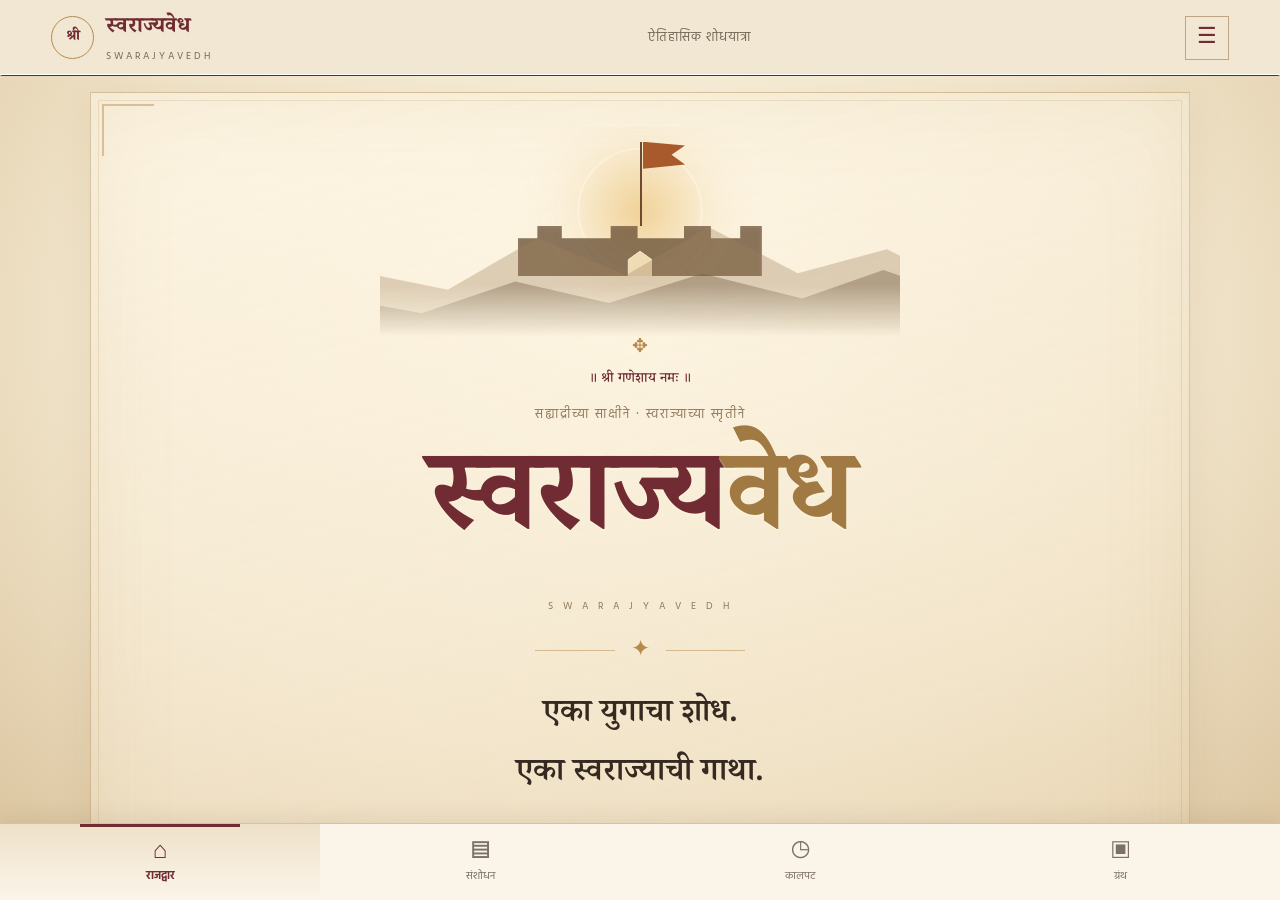
==== index.html @ 53170450 "feat: add reader purpose, preface, pre-Shivaji Deccan and Bhosale-Jadhav family introduction before " ====
<!doctype html><html lang="mr"><head><meta charset="UTF-8"><meta name="viewport" content="width=device-width,initial-scale=1"><meta name="theme-color" content="#f1e7d3"><title>स्वराज्यवेध | ऐतिहासिक अनुभव</title><link rel="preconnect" href="https://fonts.googleapis.com"><link rel="preconnect" href="https://fonts.gstatic.com" crossorigin><link href="https://fonts.googleapis.com/css2?family=Noto+Serif+Devanagari:wght@400;500;600;700&family=Hind:wght@400;500;600;700&display=swap" rel="stylesheet"><style id="critical-ui-styles">:root{--paper:#f1e7d3;--cream:#fbf5e8;--ink:#352920;--wine:#702c32;--gold:#b58b4d;--muted:#786b5c}*{box-sizing:border-box}html,body{height:100%;margin:0}body{font-family:Hind,sans-serif;background:#e8dbc3;color:var(--ink)}button,a{-webkit-tap-highlight-color:transparent}button{font:inherit;cursor:pointer}.skip{position:absolute;top:-80px;left:10px;z-index:99;background:white;padding:12px}.skip:focus{top:10px}.app{height:100dvh;min-height:440px;display:flex;flex-direction:column;background:var(--paper);overflow:hidden}.topbar{height:76px;flex:none;display:flex;align-items:center;justify-content:space-between;padding:0 clamp(18px,4vw,56px);border-bottom:1px solid #ab906855;z-index:3}.brand{display:flex;align-items:center;gap:12px;color:var(--wine);text-decoration:none;font:700 22px 'Noto Serif Devanagari',serif}.brand small{display:block;font:10px Hind,sans-serif;letter-spacing:3px;color:#776753;margin-top:2px}.emblem{height:43px;width:43px;display:grid;place-items:center;border:1px solid var(--gold);border-radius:50%;font-size:15px}.edition{font-size:13px;letter-spacing:1px;color:var(--muted)}.menu{border:1px solid #bda782;background:transparent;color:var(--wine);font-size:22px;width:44px;height:44px}.navigation{display:none;position:absolute;right:20px;top:68px;background:var(--cream);z-index:5;min-width:210px;box-shadow:0 15px 45px #34251d35;border:1px solid #cdb892;padding:10px}.navigation.open{display:grid}.navigation a{padding:11px 14px;text-decoration:none;color:var(--ink)}.navigation a:hover,.navigation a.active{background:#eadac0;color:var(--wine)}main{flex:1;min-height:0;position:relative}.view{height:100%;overflow-y:auto;overscroll-behavior:contain}.view[hidden]{display:none!important}.home{background:radial-gradient(ellipse at center 35%,#fff9eb,#f0e5ce 75%,#e8d8b8);padding:16px}.hero-frame{min-height:100%;border:1px solid #ae8c576b;outline:1px solid #ae8c5730;outline-offset:-9px;display:flex;flex-direction:column;align-items:center;justify-content:center;text-align:center;padding:34px 24px 24px}.crest{color:var(--gold);font-size:31px}.invocation{font:500 14px 'Noto Serif Devanagari',serif;color:var(--wine);margin:14px 0 30px}.overline{color:#937c60;font-size:13px;letter-spacing:2px;margin:0}.hero-frame h1{font:700 clamp(55px,9vw,125px)/1.5 'Noto Serif Devanagari',serif;color:var(--wine);margin:0;letter-spacing:-2px}.hero-frame h1 span{color:#a17a43}.latin{font-size:10px;letter-spacing:4px;color:#8c7558;margin:0}.ornament{color:var(--gold);font-size:23px;margin:18px}.tagline{font:500 clamp(22px,2.7vw,32px)/1.85 'Noto Serif Devanagari',serif;margin:0 0 15px}.subline{font-size:16px;line-height:1.85;max-width:510px;color:#756759;margin:0 0 24px}.enter{background:var(--wine);color:#fff8e9;border:0;padding:14px 23px;display:flex;gap:22px;align-items:center}.enter:hover{background:#562027}.footnote{font-size:12px;color:#8b7a66;margin:23px 0 0}.interior{background:radial-gradient(ellipse at top,#fff9ec,#f1e7d3 85%);padding:clamp(30px,6vw,90px) max(25px,calc((100vw - 930px)/2));}.eyebrow{font-size:13px;letter-spacing:2px;color:var(--wine);font-weight:700}.interior h2{font:700 clamp(31px,5vw,58px)/1.55 'Noto Serif Devanagari',serif;color:var(--wine);margin:18px 0}.lead{font:400 clamp(17px,2.3vw,22px)/1.9 'Noto Serif Devanagari',serif;max-width:730px}.exhibit{margin-top:38px;border:1px solid #cdb994;background:#fbf6eb;display:flex;gap:22px;padding:clamp(22px,4vw,40px);max-width:850px}.exhibit-mark{font-size:40px;color:var(--gold)}.exhibit h3{font:600 24px 'Noto Serif Devanagari',serif;margin:4px 0 14px}.exhibit p{line-height:1.85;color:#665b4e}.exhibit .status{font-size:13px;color:var(--wine);border-top:1px solid #d9c7aa;padding-top:12px}.actions{margin:28px 0 20px}.actions button{background:transparent;border:1px solid var(--wine);color:var(--wine);padding:12px 22px}.bottomnav{height:77px;flex:none;display:flex;align-items:stretch;justify-content:space-around;background:#fbf5e9;border-top:1px solid #d5c2a4;padding-bottom:env(safe-area-inset-bottom)}.bottomnav a{flex:1;display:flex;align-items:center;justify-content:center;flex-direction:column;gap:3px;text-decoration:none;color:#7d7165;position:relative}.bottomnav a span{font-size:24px;line-height:1}.bottomnav a small{font-size:11px}.bottomnav a.active{color:var(--wine);font-weight:700}.bottomnav a.active:before{content:'';height:3px;position:absolute;top:0;left:25%;right:25%;background:var(--wine)}@media(max-width:600px){.topbar{height:65px;padding:0 17px}.brand{font-size:19px}.brand small{font-size:8px}.emblem{height:38px;width:38px}.edition{display:none}.navigation{top:61px;right:12px}.home{padding:10px}.hero-frame{padding:22px 19px}.invocation{margin:10px 0 23px}.hero-frame h1{font-size:clamp(45px,11vw,72px)}.ornament{margin:11px}.tagline{font-size:21px}.subline{font-size:14px}.footnote{margin-top:17px}.interior{padding:28px 23px}.exhibit{gap:13px;flex-direction:column;margin-top:26px}.exhibit-mark{font-size:32px}.bottomnav{height:70px}}@media(max-height:690px){.hero-frame{justify-content:flex-start}.invocation{margin-bottom:10px}.hero-frame h1{font-size:clamp(42px,8vw,75px)}.ornament{margin:6px}.tagline{font-size:19px}.subline{font-size:13px;margin-bottom:12px}.footnote{margin-top:12px}}@media(prefers-reduced-motion:reduce){*{scroll-behavior:auto!important}}/* Royal museum entrance: visual depth without remote image dependencies */
.home{background:radial-gradient(ellipse at 50% 33%,#fff9e8 0%,#f0e3c8 62%,#ddc7a2 100%);position:relative}
.home:before{content:"";position:fixed;inset:0;pointer-events:none;opacity:.17;background-image:repeating-linear-gradient(0deg,transparent 0px,transparent 3px,#88633d0b 4px);z-index:0}
.hero-frame{position:relative;isolation:isolate;overflow:hidden;background:linear-gradient(165deg,#fff8e8c9,#f7ebd4a8 52%,#e8d4ae8c);box-shadow:inset 0 0 90px #b28c5520,0 8px 35px #7e583018}
.hero-frame:before,.hero-frame:after{content:"";position:absolute;width:50px;height:50px;border:solid #b28b5277;pointer-events:none}
.hero-frame:before{left:11px;top:11px;border-width:2px 0 0 2px}.hero-frame:after{right:11px;bottom:11px;border-width:0 2px 2px 0}
.royal-scene{position:relative;width:min(82%,520px);height:clamp(125px,23vh,220px);margin:0 auto 2px;flex:none;overflow:hidden;mask-image:linear-gradient(to bottom,#000 0%,#000 75%,transparent 100%)}
.scene-sun{position:absolute;width:125px;height:125px;border-radius:50%;left:50%;top:10%;transform:translateX(-50%);background:radial-gradient(circle,#e9bf70a3,#e9bf702e 68%,transparent 70%);box-shadow:0 0 55px #e8b96850}
.scene-ridge{position:absolute;inset:auto -10% 0;height:80%;clip-path:polygon(0 78%,10% 62%,22% 71%,35% 43%,48% 63%,60% 37%,73% 62%,86% 49%,100% 76%,100% 100%,0 100%)}
.ridge-back{background:#9e805e55;bottom:1%;transform:scale(1.1)}.ridge-front{background:#725c4566;height:54%;clip-path:polygon(0 64%,15% 79%,30% 51%,45% 70%,60% 44%,76% 66%,89% 41%,100% 62%,100% 100%,0 100%)}
.scene-fort{position:absolute;left:50%;bottom:29%;transform:translateX(-50%);width:47%;height:24%;background:#71563dbb;clip-path:polygon(0 25%,8% 25%,8% 0,18% 0,18% 25%,38% 25%,38% 0,49% 0,49% 25%,68% 25%,68% 0,79% 0,79% 25%,91% 25%,91% 0,100% 0,100% 100%,0 100%);filter:drop-shadow(0 2px 2px #49331d55)}
.scene-fort i{position:absolute;bottom:0;left:45%;width:10%;height:50%;background:#f0dcb4;clip-path:polygon(50% 0,100% 35%,100% 100%,0 100%,0 35%)}
.scene-flag{position:absolute;left:50%;bottom:53%;height:40%;border-left:2px solid #6d4a30}.scene-flag span{position:absolute;top:0;left:1px;width:42px;height:27px;background:#a85a2c;clip-path:polygon(0 0,100% 14%,68% 48%,100% 84%,0 100%);filter:drop-shadow(0 2px 1px #684a30)}
.crest{font-size:19px;margin-top:-7px}.invocation{margin:7px 0 13px}.hero-frame h1{text-shadow:0 2px 0 #fff7e080}.ornament{display:flex;align-items:center;gap:16px;width:210px;justify-content:center}.ornament span{height:1px;background:#b58b4d80;flex:1}.tagline{font-weight:600}.enter{border:1px solid #8b4c42;box-shadow:0 5px 0 #4f22261b,0 14px 24px #63302b20;transition:transform .2s,box-shadow .2s}.enter:active{transform:translateY(2px);box-shadow:0 2px 0 #4f22261b}.footnote span{color:#b58b4d;margin:0 9px;font-size:9px}
.interior{background:radial-gradient(ellipse at 70% 0,#fff8e9,#efe0c5 90%)}.interior h2{border-bottom:1px solid #b58b4d70;padding-bottom:16px}.exhibit{box-shadow:0 12px 38px #795a3820;position:relative}.exhibit:before{content:"";position:absolute;inset:7px;border:1px solid #b58b4d2e;pointer-events:none}
.bottomnav{box-shadow:0 -6px 20px #4e332015;z-index:2}.bottomnav a.active{background:linear-gradient(#efe1c9,#fbf5e9)}
@media(min-width:850px){.hero-frame{max-width:1100px;margin:auto}.royal-scene{height:210px}}
@media(max-width:600px){.hero-frame{padding:12px 18px 14px}.royal-scene{height:clamp(116px,19vh,180px);width:95%}.invocation{font-size:12px;margin:4px 0 12px}.overline{font-size:11px;letter-spacing:1px}.hero-frame h1{font-size:clamp(44px,10.8vw,67px);line-height:1.4}.latin{font-size:9px}.ornament{margin:8px}.tagline{font-size:20px;line-height:1.6;margin-bottom:10px}.subline{font-size:13px;line-height:1.7;margin-bottom:16px}.enter{padding:12px 18px;font-size:15px}.footnote{font-size:11px;margin-top:12px}}
@media(max-height:700px){.royal-scene{height:100px}.crest{display:none}.invocation{margin:4px 0}.tagline{font-size:18px}.subline{margin-bottom:8px}}
@media(prefers-reduced-motion:no-preference){.scene-flag span{animation:flag-breathe 4s ease-in-out infinite alternate}@keyframes flag-breathe{from{transform:skewY(-2deg)}to{transform:skewY(3deg)}}}
.research-tools{display:grid;gap:12px;max-width:820px;margin-top:25px}.research-tools label{font-weight:700;color:var(--wine)}.research-tools input{width:100%;border:1px solid #bea47e;background:#fffaf0;color:var(--ink);padding:13px 15px;font:16px Hind,sans-serif;border-radius:0}.filter-row{display:flex;flex-wrap:wrap;gap:8px}.filter{padding:8px 13px;border:1px solid #bda37c;background:transparent;color:var(--ink)}.filter.active{background:var(--wine);color:white;border-color:var(--wine)}.catalog-disclaimer{font-size:13px;color:#786554;max-width:800px;line-height:1.7}.source-grid{display:grid;grid-template-columns:repeat(2,minmax(0,1fr));gap:12px;max-width:850px;margin:20px 0}.source-card{display:flex;flex-direction:column;text-align:left;gap:9px;background:#fcf6e9;border:1px solid #ccb58e;padding:20px;min-height:165px;color:var(--ink)}.source-card:hover,.source-card:focus-visible,.source-card.selected{border-color:var(--wine);box-shadow:inset 4px 0 var(--wine)}.source-card strong{font:600 21px 'Noto Serif Devanagari',serif}.source-card small{font-size:14px;color:#6c6154}.source-type{font-size:12px;color:var(--wine)}.source-open{margin-top:auto;font-size:13px;color:var(--wine)}.source-inspector,.map-inspector{background:#e8d8bb;border:1px solid #c4a87a;padding:24px;max-width:850px;margin-bottom:24px}.source-inspector h3,.map-inspector h3{font:600 24px 'Noto Serif Devanagari',serif}.source-inspector p,.map-inspector p{line-height:1.8}.source-inspector .status,.map-inspector .status{font-size:13px;color:var(--wine)}.map-workspace{max-width:900px;margin:30px 0;display:grid;grid-template-columns:minmax(0,1.5fr) minmax(230px,1fr);gap:15px}.map-stage{min-height:410px;position:relative;overflow:hidden;border:1px solid #a98c5e;background:radial-gradient(circle at 65% 20%,#ead6a7,#b5ae8a 55%,#8b927c)}.map-stage:before,.map-stage:after{content:"";position:absolute;inset:0;pointer-events:none;background:repeating-linear-gradient(140deg,transparent 0 45px,#ffffff12 46px 48px)}.map-stage:after{background:linear-gradient(145deg,transparent 30%,#526d5977 31% 43%,transparent 44% 53%,#66765d88 54% 65%,transparent 66%);opacity:.6}.map-ridge{position:absolute;inset:0;background:radial-gradient(ellipse at 35% 65%,#506a5477,transparent 60%);pointer-events:none}.map-label{position:absolute;top:15px;left:15px;font-size:12px;color:#283d32;z-index:1;background:#f7eed0b9;padding:6px 10px}.fort-pin{position:absolute;left:var(--x);top:var(--y);transform:translate(-50%,-50%);border:1px solid #eee0c0;background:#703039;color:#fff7e9;padding:7px 10px;z-index:2;white-space:nowrap;font-size:13px;box-shadow:0 4px 14px #26382e55}.fort-pin span{color:#efc477}.fort-pin.selected,.fort-pin:focus-visible{outline:3px solid #eac47d;outline-offset:2px}.map-inspector{margin:0;align-self:stretch;background:#f9f0dc}@media(max-width:650px){.source-grid{grid-template-columns:1fr}.source-card{min-height:135px}.map-workspace{grid-template-columns:1fr}.map-stage{min-height:310px}.map-inspector{min-height:190px}.fort-pin{font-size:12px;padding:6px 7px}}.sr-only{position:absolute;width:1px;height:1px;padding:0;margin:-1px;overflow:hidden;clip:rect(0,0,0,0);white-space:nowrap;border:0}.manuscript{max-width:720px;margin:22px auto 38px;padding:clamp(20px,5vw,48px);background:#fff8e9;border:1px solid #cbb58b;box-shadow:0 8px 35px #614b2920;color:#443527;font-size:var(--reader-size,19px);line-height:1.95}.manuscript p{margin:0 0 1.2em}.manuscript h3{font-size:1.55em;line-height:1.45;color:#71353a;text-align:center;margin:14px 0 28px}.manuscript h4{color:#71353a;font-size:1.12em}.manuscript .invocation,.chapter-kicker{text-align:center;color:#855c35}.manuscript .invocation{font-size:1.1em}.manuscript .chapter-note{font-size:.75em;line-height:1.65;color:#786953;background:#f5ead4;padding:12px}.references{font-size:.78em;line-height:1.75;padding-left:25px}.references li{margin:0 0 10px}.reading-tools{display:flex;align-items:center;gap:10px;justify-content:center;margin:18px auto}.reading-tools button{background:#f6e8cc;color:#71353a;border:1px solid #baa075;padding:8px 15px;font-weight:700}.reading-tools span{font-size:12px;color:#74634d}@media(max-width:600px){.manuscript{margin:15px 0 30px;padding:22px 17px;font-size:var(--reader-size,18px)}.manuscript h3{font-size:1.35em}} .research-register{border-top:2px solid #c3a879;margin-top:22px;padding-top:14px}.research-register ol{padding-left:24px;font-size:.83em;line-height:1.8}.research-register li{margin-bottom:9px}.research-register h4{margin-top:25px}.claim-table>div{padding:12px;border:1px solid #d4c19d;margin:10px 0;background:#f9efd9}.claim-table strong,.claim-table span,.claim-table em{display:block}.claim-table span{font-size:.78em}.claim-table em{font-size:.72em;color:#815a36}.research-register a{color:#7a3338;text-decoration:underline} .book-toc{display:flex;flex-wrap:wrap;gap:8px;margin:14px auto;max-width:720px;align-items:center}.book-toc strong{width:100%;color:#71353a}.book-toc a{border:1px solid #c7ad80;background:#fff5df;color:#71353a;text-decoration:none;padding:7px 10px;font-size:13px}.opening-section{padding:16px 0;border-bottom:1px solid #d7c4a1;scroll-margin-top:20px}.opening-section h3{margin:8px 0 18px}.chapter-divider{text-align:center;color:#80523e;padding:28px 0}.chapter-divider span{font-size:24px} </style></head><body><a class="skip" href="#main">मुख्य मजकुराकडे जा</a><div class="app"><header class="topbar"><a href="#home" class="brand" data-route="home"><span class="emblem">श्री</span><span>स्वराज्यवेध<small>SWARAJYAVEDH</small></span></a><span class="edition">ऐतिहासिक शोधयात्रा</span><button class="menu" id="menu" aria-expanded="false" aria-controls="navigation" aria-label="नेव्हिगेशन उघडा">☰</button></header><nav id="navigation" class="navigation" aria-label="मुख्य दालने"><a href="#home" data-route="home">राजद्वार</a><a href="#archive" data-route="archive">संशोधनालय</a><a href="#timeline" data-route="timeline">कालपट</a><a href="#book" data-route="book">महाग्रंथ</a></nav><main id="main" tabindex="-1"><section class="view home" id="home" aria-labelledby="home-title"><div class="hero-frame"><div class="royal-scene" aria-hidden="true"><div class="scene-sun"></div><div class="scene-fort"><i></i><i></i><i></i><i></i><i></i></div><div class="scene-ridge ridge-back"></div><div class="scene-ridge ridge-front"></div><div class="scene-flag"><span></span></div></div><div class="crest" aria-hidden="true">✥</div><p class="invocation">॥ श्री गणेशाय नमः ॥</p><p class="overline">सह्याद्रीच्या साक्षीने · स्वराज्याच्या स्मृतीने</p><h1 id="home-title">स्वराज्य<span>वेध</span></h1><p class="latin">S W A R A J Y A V E D H</p><div class="ornament"><span></span>✦<span></span></div><p class="tagline">एका युगाचा शोध.<br>एका स्वराज्याची गाथा.</p><p class="subline">छत्रपती शिवाजी महाराज आणि त्यांच्या काळाचा पुराव्यांच्या आधारे शोध घेणारे डिजिटल दालन.</p><button class="enter" data-go="archive">इतिहासदालनात प्रवेश करा <span>↗</span></button><p class="footnote">संशोधन प्रथम <span>◆</span> इतिहासाशी प्रामाणिक</p></div></section><section class="view interior" id="archive" aria-labelledby="archive-title" hidden><p class="eyebrow">दालन ०१ / संशोधनालय</p><h2 id="archive-title">इतिहास संशोधनालय</h2><p class="lead">इतिहास समजून घेण्यासाठी स्रोतांचे स्वरूप, त्यांची मर्यादा आणि पडताळणीची प्रक्रिया पाहा.</p><div class="research-tools"><label for="source-search">स्रोत शोधा</label><input id="source-search" type="search" placeholder="उदा. बखर, पत्रे, शकावली" autocomplete="off"><div class="filter-row" role="group" aria-label="स्रोत प्रकार"><button class="filter active" data-filter="all" aria-pressed="true">सर्व</button><button class="filter" data-filter="chronicle" aria-pressed="false">कालवृत्त</button><button class="filter" data-filter="literature" aria-pressed="false">ग्रंथ</button><button class="filter" data-filter="letters" aria-pressed="false">पत्रे</button></div></div><p class="catalog-disclaimer">स्रोतांची ही परिचयात्मक यादी आहे. प्रत्यक्ष दस्तऐवज, पृष्ठसंदर्भ आणि दाव्यांची पडताळणी अद्याप जोडलेली नाही.</p><div class="source-grid" id="source-grid"><button class="source-card" data-type="chronicle" data-source="jedhe"><span class="source-type">कालवृत्त</span><strong>जेधे शकावली</strong><small>कालक्रम तपासण्यासाठी वापरला जाणारा स्रोत</small><span class="source-open">माहिती पाहा ↗</span></button><button class="source-card" data-type="literature" data-source="shivbharat"><span class="source-type">ग्रंथ</span><strong>शिवभारत</strong><small>परमानंदकृत दरबारी काव्यग्रंथ</small><span class="source-open">माहिती पाहा ↗</span></button><button class="source-card" data-type="chronicle" data-source="sabhasad"><span class="source-type">बखर</span><strong>सभासद बखर</strong><small>शिवचरित्राच्या अभ्यासातील एक ऐतिहासिक स्रोत</small><span class="source-open">माहिती पाहा ↗</span></button><button class="source-card" data-type="letters" data-source="letters"><span class="source-type">पत्रव्यवहार</span><strong>शिवकालीन पत्रे</strong><small>प्रामाणिकता व दिनांक पडताळून अभ्यासायचे दस्तऐवज</small><span class="source-open">माहिती पाहा ↗</span></button></div><p id="no-results" hidden>या शोधाशी जुळणारा स्रोत सापडला नाही.</p><aside class="source-inspector" id="source-inspector" aria-live="polite"><p class="eyebrow">स्रोत निरीक्षक</p><h3 id="inspector-title">स्रोत निवडा</h3><p id="inspector-body">वरील स्रोतावर स्पर्श करून त्याचे स्वरूप आणि संशोधनातील मर्यादा समजून घ्या.</p><p class="status" id="inspector-status">ही यादी पडताळलेला डिजिटल अभिलेख नाही.</p></aside></section><section class="view interior" id="timeline" aria-labelledby="timeline-title" hidden><p class="eyebrow">दालन ०३ / कालक्रम</p><h2 id="timeline-title">शिवकालपट</h2><p class="lead">घटना, निर्णय, व्यक्ती आणि त्यांचे परिणाम एका पडताळलेल्या कालरेषेत पाहण्यासाठी नियोजित दालन.</p><div class="exhibit"><span class="exhibit-mark">◷</span><div><h3>कालरेषेची ऐतिहासिक पडताळणी</h3><p>स्रोतांतील तारखा आणि घटनाक्रमांची तुलना पूर्ण झाल्यानंतर येथे परस्परसंवादी कालपट प्रकाशित केला जाईल.</p><p class="status">स्थिती : नियोजित · कोणताही अप्रमाणित कालक्रम प्रकाशित नाही</p></div></div><div class="actions"><button data-go="book">पुढील दालन : महाग्रंथ →</button></div></section><section class="view interior" id="book" aria-labelledby="book-title" hidden><p class="eyebrow">दालन ०४ / मराठी महाग्रंथ</p><h2 id="book-title">शिवचरित्र महाग्रंथ</h2><p class="lead">पुराव्यांच्या आधारावर लिहिलेला स्वतंत्र मराठी इतिहासग्रंथ. अध्याय १ चा संपादकीय मसुदा आणि स्रोतपडताळणी नोंदवही. अंतिम प्रमाणित लेखन अद्याप प्रकाशित नाही.</p><div class="reading-tools" aria-label="वाचन पर्याय"><button id="font-down" type="button" aria-label="अक्षरे लहान करा">अ−</button><button id="font-up" type="button" aria-label="अक्षरे मोठी करा">अ+</button><span id="reading-progress" role="status">वाचन सुरू करा</span></div><nav class="book-toc" aria-label="ग्रंथाची सुरुवात"><strong>ग्रंथप्रवेश</strong><a href="#why-read">हा ग्रंथ का वाचावा?</a><a href="#preface">प्रस्तावना</a><a href="#before-shivaji">शिवजन्मापूर्वीचा दख्खन</a><a href="#families">भोसले व जाधव घराणे</a><a href="#parents">शहाजीराजे आणि जिजाऊसाहेब</a><a href="#chapter-start">पहिला अध्याय</a></nav><article class="manuscript" id="chapter-one"><p class="invocation">॥ श्री गणेशाय नमः ॥</p><section id="why-read" class="opening-section"><p class="chapter-kicker">ग्रंथप्रवेश · वाचकांसाठी</p><h3>हा ग्रंथ का वाचावा?</h3><p>छत्रपती शिवाजी महाराजांचे नाव घेतले की पराक्रम, गडकोट आणि स्वराज्य यांची आठवण होते. पण इतिहास केवळ विजयांच्या कथांनी समजत नाही. एखादे राज्य उभे राहण्यासाठी त्या काळातील राजकीय संघर्ष, लोकांचे जीवन, जमिनीची व्यवस्था, किल्ल्यांचे महत्त्व, व्यापाराचे मार्ग आणि अनेक पिढ्यांचे प्रयत्न समजून घ्यावे लागतात.</p><p>हा ग्रंथ शिवाजी महाराजांचे कार्य त्यांच्या काळाच्या संदर्भात समजून घेण्यासाठी आहे. शिवाजी महाराज कोण होते, त्यांनी कोणत्या परिस्थितीत स्वराज्य उभारले, त्यांचे सहकारी कोण होते आणि त्यांच्या निर्णयांचे परिणाम काय झाले, या प्रश्नांचा शोध येथे घेतला जाईल. स्तुती आणि चिकित्सक इतिहासलेखन यांतील फरक जपणे ही या ग्रंथाची भूमिका आहे.</p><p>वाचकाने प्रत्येक विधान निर्विवाद सत्य मानावे, अशी अपेक्षा नाही. उलट, प्रश्न विचारावेत, स्रोत तपासावेत आणि वेगवेगळ्या नोंदींतील मतभेद समजून घ्यावेत, हीच या वाचनाची खरी सुरुवात आहे.</p></section><section id="preface" class="opening-section"><p class="chapter-kicker">लेखकीय भूमिका</p><h3>प्रस्तावना</h3><p>छत्रपती शिवाजी महाराज हे सतराव्या शतकातील मराठा राज्याचे संस्थापक आणि १६७४ मध्ये रायगडावर राज्याभिषेक झालेले शासक होते. त्यांच्या जीवनाचा मागोवा घेताना केवळ त्यांच्या कारकिर्दीपासून सुरुवात करणे अपुरे ठरते. कारण त्यांच्याआधीचा दख्खन, शहाजीराजांची कारकीर्द, जाधव-भोसले घराण्यांचे संबंध आणि जिजाबाईंचे जीवन या सर्वांमधून स्वराज्याच्या उदयाची पार्श्वभूमी समोर येते.</p><p>या ग्रंथात शकावल्या, बखरी, पत्रव्यवहार, दरबारी साहित्य, फारसी वृत्तांत आणि युरोपीय नोंदी यांचा चिकित्सक तुलनात्मक अभ्यास करण्याचा उद्देश आहे. जेथे पुरावे स्पष्ट नाहीत, तेथे तशी नोंद दिली जाईल. लोकपरंपरा आणि साहित्यिक कल्पना यांना दस्तऐवजी इतिहासाचे रूप दिले जाणार नाही.</p><p class="chapter-note">संपादकीय स्थिती: ही प्रारंभिक प्रस्तावना आहे. आधीच्या ShivVedh संशोधन-संग्रहाशी तुलना आणि स्रोतांचे पृष्ठनिहाय संदर्भ जोडणे बाकी आहे.</p></section><section id="before-shivaji" class="opening-section"><p class="chapter-kicker">पार्श्वभूमी · शिवजन्मापूर्वी</p><h3>दख्खनची परिस्थिती</h3><p>सोळाव्या शतकाच्या अखेरीस आणि सतराव्या शतकाच्या आरंभी दख्खनमध्ये अहमदनगरची निजामशाही, विजापूरची आदिलशाही आणि गोलकोंड्याची कुतुबशाही अशा सत्तांचा प्रभाव होता. उत्तरेकडील मुघल साम्राज्याचा दख्खनमधील हस्तक्षेपही वाढत होता. सत्तांमधील मैत्री, संघर्ष आणि बदलत्या निष्ठा यांचा परिणाम स्थानिक सरदारांपासून ग्रामीण समाजापर्यंत पोहोचत असे.</p><p>या प्रदेशातील देशमुख, वतनदार, सैनिकी अधिकारी आणि किल्लेदार यांची भूमिका महत्त्वाची होती. सत्ता बदलली तरी जमीन, महसूल, संरक्षण आणि स्थानिक संबंध यांचे प्रश्न कायम राहत. या गुंतागुंतीच्या राजकीय जगात भोसले आणि जाधव घराण्यांचा इतिहास घडत होता.</p></section><section id="families" class="opening-section"><p class="chapter-kicker">वंशपरंपरा आणि राजकीय संबंध</p><h3>भोसले आणि जाधव घराणे</h3><p>भोसले घराण्याच्या इतिहासात मालोजीराजे भोसले आणि त्यांचे पुत्र शहाजीराजे यांचे स्थान महत्त्वाचे आहे. दख्खनच्या बदलत्या राजकारणात सैनिकी सेवा, जहागिरी आणि स्थानिक प्रभाव यांच्या माध्यमातून या घराण्याची कारकीर्द पुढे आली. घराण्याच्या प्राचीन उत्पत्तीविषयी आढळणाऱ्या सर्व दाव्यांना समान ऐतिहासिक पुरावा उपलब्ध आहे असे गृहीत धरता येत नाही.</p><p>जाधव घराणे सिंदखेडराजा परिसराशी संबंधित होते. लखुजी जाधवराव हे या घराण्यातील महत्त्वाचे सरदार होते. त्यांच्या कन्या जिजाबाई यांचा विवाह शहाजीराजांशी झाला. या नात्यामुळे दोन घराण्यांचा इतिहास जोडला गेला; मात्र त्यांच्या राजकीय संबंधांचा तपशील काळानुसार बदलत गेला. वंशपरंपरेतील आख्यायिका आणि समकालीन नोंदी यांची तुलना करणे आवश्यक आहे.</p></section><section id="parents" class="opening-section"><p class="chapter-kicker">शिवाजी महाराजांचे आई-वडील</p><h3>शहाजीराजे आणि जिजाऊसाहेब</h3><p>शहाजीराजे भोसले यांची कारकीर्द निजामशाही आणि आदिलशाही यांच्याशी निगडित दख्खनच्या व्यापक राजकीय संघर्षांतून घडली. त्यांची भूमिका समजून घेताना आजच्या स्थिर राजकीय सीमांची कल्पना त्या काळावर लादता येत नाही. तत्कालीन सैनिकी सेवा, सत्तांतर आणि जहागिरी यांचा स्वतंत्र अभ्यास आवश्यक आहे.</p><p>जिजाबाई, ज्यांना आदराने जिजाऊसाहेब किंवा आऊसाहेब म्हटले जाते, त्या लखुजी जाधवराव यांच्या कन्या आणि शहाजीराजांच्या पत्नी होत्या. शिवाजी महाराजांच्या जीवनात त्यांचे स्थान महत्त्वाचे आहे. त्यांच्या व्यक्तिमत्त्वाविषयीच्या लोकप्रिय कथांबरोबरच उपलब्ध ऐतिहासिक नोंदींचा विचार केला पाहिजे. त्यांच्या प्रत्येक कथित संवादाला किंवा घटनेला समकालीन पुरावा आहे असे या ग्रंथात मानले जाणार नाही.</p><p>या पार्श्वभूमीनंतरच शिवजन्म, बालपण आणि पुढील स्वराज्यनिर्मितीचा इतिहास अधिक अर्थपूर्णपणे उलगडतो.</p></section><div id="chapter-start" class="chapter-divider"><span>✥</span><p>येथून पहिला अध्याय सुरू होतो</p></div><p class="invocation">॥ श्री गणेशाय नमः ॥</p><p class="chapter-kicker">खंड पहिला · स्वराज्याची पहाट</p><h3>अध्याय १ : सह्याद्री, दख्खन आणि नव्या स्वराज्याची पार्श्वभूमी</h3><p class="chapter-note">संपादकीय मसुदा · शिववेधमधील पूर्वीचे संशोधन आणि हस्तलिखित यांच्याशी समन्वय बाकी आहे. खालील लेखन अंतिम, स्रोतप्रमाणित अध्याय नाही. काल्पनिक संवाद किंवा नोंदी तयार केलेल्या नाहीत.</p><p>सह्याद्रीच्या रांगा पश्चिम भारताच्या इतिहासात केवळ भौगोलिक पार्श्वभूमी नव्हत्या. उंच डोंगर, खोल दऱ्या, घाटवाटा आणि समुद्रकिनाऱ्याकडे उतरणारा कोकण यांमुळे या प्रदेशातील वाहतूक, संरक्षण आणि राजकीय हालचालींना विशिष्ट आकार मिळाला. गड आणि त्यांना जोडणाऱ्या मार्गांचे महत्त्व समजून घेतल्याशिवाय शिवकालीन महाराष्ट्राचा अभ्यास पूर्ण होत नाही.</p><p>सतराव्या शतकाच्या आरंभी दख्खनमधील राजकीय परिस्थिती अनेक सत्तांच्या परस्पर संबंधांनी घडत होती. अहमदनगरची निजामशाही, विजापूरची आदिलशाही आणि उत्तरेकडून वाढणारा मुघल प्रभाव या व्यापक चौकटीत स्थानिक सरदार, वतनदार, किल्लेदार आणि ग्रामीण समाज आपापल्या भूमिका बजावत होते. त्यामुळे पुढे घडलेल्या स्वराज्यनिर्मितीला एका घटनेत किंवा एका व्यक्तीच्या निर्णयात सामावून घेणे इतिहासदृष्ट्या अपुरे ठरेल.</p><p>शिवाजी महाराजांचा जन्म शिवनेरी येथे झाला, ही त्यांच्या जीवनचरित्रातील मूलभूत ऐतिहासिक नोंद आहे. मात्र जन्मतारखेच्या नोंदी आणि विविध स्रोतांच्या कालगणना यांचा अभ्यास करताना इतिहासकारांनी केलेल्या चिकित्सक चर्चेला महत्त्व आहे. म्हणून या ग्रंथात प्रत्येक महत्त्वाच्या घटनेची तारीख वापरताना तिच्या स्रोताची नोंद देण्याचा प्रयत्न केला जाईल.</p><p>शहाजीराजे भोसले यांची दख्खनच्या राजकारणातील कारकीर्द आणि जिजाबाईंचे स्थान या दोन्हींचा विचार शिवाजी महाराजांच्या आरंभीच्या आयुष्याच्या संदर्भात करावा लागतो. तथापि, त्यांच्या व्यक्तिमत्त्वाविषयी प्रचलित असलेल्या प्रत्येक कथेला समकालीन दस्तऐवजी आधार आहेच असे मानता येत नाही. लोकप्रिय परंपरा, उत्तरकालीन बखरी आणि समकालीन नोंदी यांतील फरक येथे जाणीवपूर्वक राखला आहे.</p><p>या पहिल्या अध्यायाचा हेतू युद्धांचे वर्णन करणे नाही. तो त्या भूमीची आणि राजकीय जगाची ओळख करून देणे आहे, ज्यात पुढे स्वराज्याचा विचार कृतीत उतरला. पुढील अध्यायात बालपण, पुणे परिसर आणि आरंभीच्या घडामोडींचे स्वतंत्र स्रोतपरीक्षण केले जाईल.</p><h4>संशोधनाचा मूळ आधार · पूर्वी ठरलेली साधने</h4><p class="chapter-note">महत्त्वाची नोंद: ही स्रोत-नोंदवही म्हणजे त्या ग्रंथांचे प्रत्यक्ष पृष्ठनिहाय वाचन पूर्ण झाले असा दावा नाही. मूळ शिववेधमधील हस्तलिखित, पत्रे आणि बखरी यांची तुलना झाल्यावरच वाक्यनिहाय प्रमाणित आवृत्ती तयार होईल.</p><div class="research-register"><h4>प्राथमिक व आरंभीची साधने</h4><ol><li><strong>जेधे शकावली</strong> · कालक्रम; मूळ नोंद, आवृत्ती व दिनांक पडताळणे बाकी.</li><li><strong>शिवभारत</strong> · दरबारी संस्कृत काव्य; आश्रयदात्याचा दृष्टिकोन स्वतंत्र नोंदवणे आवश्यक.</li><li><strong>सभासद बखर</strong> · आरंभीची चरित्रपर बखर; लेखनकाल व इतर स्रोतांशी तुलना आवश्यक.</li><li><strong>शिवकालीन पत्रसारसंग्रह व मराठी कागदपत्रे</strong> · पत्राचा दिनांक, मूळ/प्रत, संपादक आणि दस्तऐवज क्रमांक नोंदणे आवश्यक.</li><li><strong>फारसी साधने व मुघल वृत्तांत</strong> · मूळ शब्दप्रयोग आणि अनुवादातील फरक तपासणे आवश्यक.</li><li><strong>पोर्तुगीज, डच व इंग्रजी समकालीन नोंदी</strong> · पत्रव्यवहार, व्यापार व लष्करी निरीक्षणांचे स्वतंत्र परीक्षण आवश्यक.</li></ol><h4>संशोधन व आधुनिक इतिहासलेखन</h4><ol><li>गजानन भास्कर मेहेंदळे · <em>श्री राजा शिवछत्रपती</em></li><li>जदुनाथ सरकार · <em>Shivaji and His Times</em></li><li>गो. स. सरदेसाई · मराठा इतिहासावरील संशोधन</li><li>अ. रा. कुलकर्णी · शिवकालीन समाज व इतिहासावरील अभ्यास</li><li>Stewart Gordon · <em>The Marathas 1600–1818</em></li><li>वि. का. राजवाडे · ऐतिहासिक साधनसंग्रह</li></ol><h4>पुरावा वर्गीकरण</h4><p><strong>प्रमाणित:</strong> स्वतंत्र आधार आणि तपशील पडताळलेले. <strong>संभाव्य:</strong> आधार आहे, पण निश्चितता अपुरी. <strong>विवादित:</strong> स्रोतांत मतभेद. <strong>लोकपरंपरा:</strong> ऐतिहासिक पुरावा म्हणून न मांडलेली प्रचलित कथा. <strong>साहित्यिक पुनर्निर्मिती:</strong> लेखकाची स्पष्टपणे चिन्हांकित मांडणी.</p><h4>अध्याय १ : पडताळणी नोंदवही</h4><div class="claim-table"><div><strong>सह्याद्री, घाटवाटा व कोकणाचा राजकीय संदर्भ</strong><span>संदर्भ शोध: प्रादेशिक भूगोल, गड व प्रशासनावरील संशोधन</span><em>स्थिती: सामान्य ऐतिहासिक पार्श्वभूमी; पृष्ठसंदर्भ बाकी</em></div><div><strong>निजामशाही, आदिलशाही व मुघल सत्तासंबंध</strong><span>संदर्भ शोध: फारसी नोंदी, मेहेंदळे, सरकार, सरदेसाई</span><em>स्थिती: स्वतंत्र स्रोत-तुलना बाकी</em></div><div><strong>शिवनेरी जन्मस्थळ आणि जन्मतारखेची चर्चा</strong><span>संदर्भ शोध: शकावली, बखर व आधुनिक कालगणना अभ्यास</span><em>स्थिती: दिनांक व आवृत्ती पडताळणी बाकी</em></div><div><strong>शहाजीराजे, जिजाबाई आणि प्रारंभीचे सामाजिक संदर्भ</strong><span>संदर्भ शोध: शिवभारत, पत्रसंग्रह, आधुनिक संशोधन</span><em>स्थिती: कथन आणि दस्तऐवजी आधार वेगळे करणे बाकी</em></div></div><p class="chapter-note">मूळ हस्तलिखित व संशोधनाचे संदर्भ: <a href="https://github.com/Swapnild007/ShivVedh" target="_blank" rel="noopener noreferrer">ShivVedh repository</a> · <a href="https://github.com/Swapnild007/ShivVedh/pull/2" target="_blank" rel="noopener noreferrer">संपादकीय हस्तलिखित PR #2</a>. या दुव्यांतील सामग्री SWARAJYAVEDH मध्ये अद्याप प्रत्यक्ष समाविष्ट किंवा पूर्ण पडताळलेली नाही. आधीचे प्रमाणित लेखन न पुसता समन्वय करणे आवश्यक.</p></div></article><div class="actions"><button data-go="archive">स्रोतांचे दालन पाहा →</button></div></section></main><div class="bottomnav" aria-label="दालन निवड"><a href="#home" data-route="home"><span>⌂</span><small>राजद्वार</small></a><a href="#archive" data-route="archive"><span>▤</span><small>संशोधन</small></a><a href="#timeline" data-route="timeline"><span>◷</span><small>कालपट</small></a><a href="#book" data-route="book"><span>▣</span><small>ग्रंथ</small></a></div></div><script>(()=>{'use strict';const routes=['home','archive','timeline','book'];const nav=document.getElementById('navigation');const menu=document.getElementById('menu');const main=document.getElementById('main');function navigate(id){if(!routes.includes(id))id='home';for(const name of routes){const section=document.getElementById(name);section.hidden=name!==id;if(name===id)section.scrollTop=0;}document.querySelectorAll('[data-route]').forEach(a=>{const active=a.dataset.route===id;a.classList.toggle('active',active);if(active)a.setAttribute('aria-current','page');else a.removeAttribute('aria-current')});nav.classList.remove('open');menu.setAttribute('aria-expanded','false');menu.setAttribute('aria-label','नेव्हिगेशन उघडा');document.title=(id==='home'?'स्वराज्यवेध':document.getElementById(id).querySelector('h2').textContent)+' | SWARAJYAVEDH';main.focus({preventScroll:true})}function sync(){navigate(location.hash.slice(1)||'home')}menu.addEventListener('click',()=>{const expanded=menu.getAttribute('aria-expanded')==='true';nav.classList.toggle('open',!expanded);menu.setAttribute('aria-expanded',String(!expanded));menu.setAttribute('aria-label',expanded?'नेव्हिगेशन उघडा':'नेव्हिगेशन बंद करा')});document.querySelectorAll('[data-go]').forEach(b=>b.addEventListener('click',()=>{location.hash=b.dataset.go;if(location.hash==='#'+b.dataset.go)navigate(b.dataset.go)}));window.addEventListener('hashchange',sync);sync()})();(()=>{const details={jedhe:['जेधे शकावली','घटनांचा कालक्रम तपासण्यासाठी अभ्यासला जाणारा स्रोत. नोंदींचा अर्थ लावताना इतर स्वतंत्र पुराव्यांशी तारखा आणि संदर्भ तपासणे आवश्यक आहे.'],shivbharat:['शिवभारत','कविंद्र परमानंद यांच्याशी संबंधित दरबारी संस्कृत काव्य. राजाश्रयी साहित्याचा दृष्टिकोन लक्षात घेऊन त्यातील वर्णनांचा चिकित्सक वापर करणे आवश्यक आहे.'],sabhasad:['सभासद बखर','शिवचरित्रावरील महत्त्वाची बखर; लेखनकाळ, आश्रय आणि कथनपद्धती समजून घेऊन इतर स्रोतांशी तुलना करणे आवश्यक आहे.'],letters:['शिवकालीन पत्रे','पत्रांचे मूळ, प्रतिलिपी, दिनांक, भाषा, संपादन आणि संदर्भ पडताळल्याशिवाय त्यावरून निश्चित ऐतिहासिक निष्कर्ष काढता येत नाहीत.']};const cards=[...document.querySelectorAll('.source-card')];const search=document.getElementById('source-search');let filter='all';function apply(){let visible=0;const q=search.value.trim().toLocaleLowerCase('mr');cards.forEach(c=>{const match=(filter==='all'||c.dataset.type===filter)&&c.textContent.toLocaleLowerCase('mr').includes(q);c.hidden=!match;if(match)visible++});document.getElementById('no-results').hidden=visible!==0}search.addEventListener('input',apply);document.querySelectorAll('[data-filter]').forEach(b=>b.addEventListener('click',()=>{filter=b.dataset.filter;document.querySelectorAll('[data-filter]').forEach(x=>{x.classList.toggle('active',x===b);x.setAttribute('aria-pressed',String(x===b))});apply()}));cards.forEach(c=>c.addEventListener('click',()=>{cards.forEach(x=>x.classList.toggle('selected',x===c));const d=details[c.dataset.source];document.getElementById('inspector-title').textContent=d[0];document.getElementById('inspector-body').textContent=d[1];document.getElementById('inspector-status').textContent='स्रोत परिचय · मूळ मजकूर व पृष्ठसंदर्भ अद्याप जोडलेले नाहीत.'}));const forts={rajgad:['राजगड','पुणे जिल्ह्यातील ऐतिहासिक डोंगरी किल्ला. स्वराज्याच्या आरंभीच्या इतिहासात महत्त्वाचा.'],torna:['तोरणा','पुणे जिल्ह्यातील दुर्ग. शिवाजी महाराजांच्या आरंभीच्या स्वराज्यउभारणीशी संबंधित.'],raigad:['रायगड','रायगड जिल्ह्यातील दुर्ग. शिवाजी महाराजांच्या राज्याभिषेकाशी संबंधित ऐतिहासिक स्थळ.'],pratapgad:['प्रतापगड','सातारा जिल्ह्यातील किल्ला. १६५९ मधील अफजलखान भेटीच्या इतिहासाशी संबंधित.']};document.querySelectorAll('[data-fort]').forEach(b=>b.addEventListener('click',()=>{document.querySelectorAll('[data-fort]').forEach(x=>x.classList.toggle('selected',x===b));const d=forts[b.dataset.fort];document.getElementById('fort-title').textContent=d[0];document.getElementById('fort-description').textContent=d[1]}))})();</script><script>(()=>{const a=document.getElementById('chapter-one'),status=document.getElementById('reading-progress');let size=18;document.getElementById('font-up').addEventListener('click',()=>{size=Math.min(26,size+2);a.style.setProperty('--reader-size',size+'px')});document.getElementById('font-down').addEventListener('click',()=>{size=Math.max(14,size-2);a.style.setProperty('--reader-size',size+'px')});a.addEventListener('scroll',()=>{const max=a.scrollHeight-a.clientHeight;if(max>0)status.textContent='वाचन '+Math.round(a.scrollTop/max*100)+'%'});status.textContent='अध्याय १ · मसुदा';})();</script></body></html>
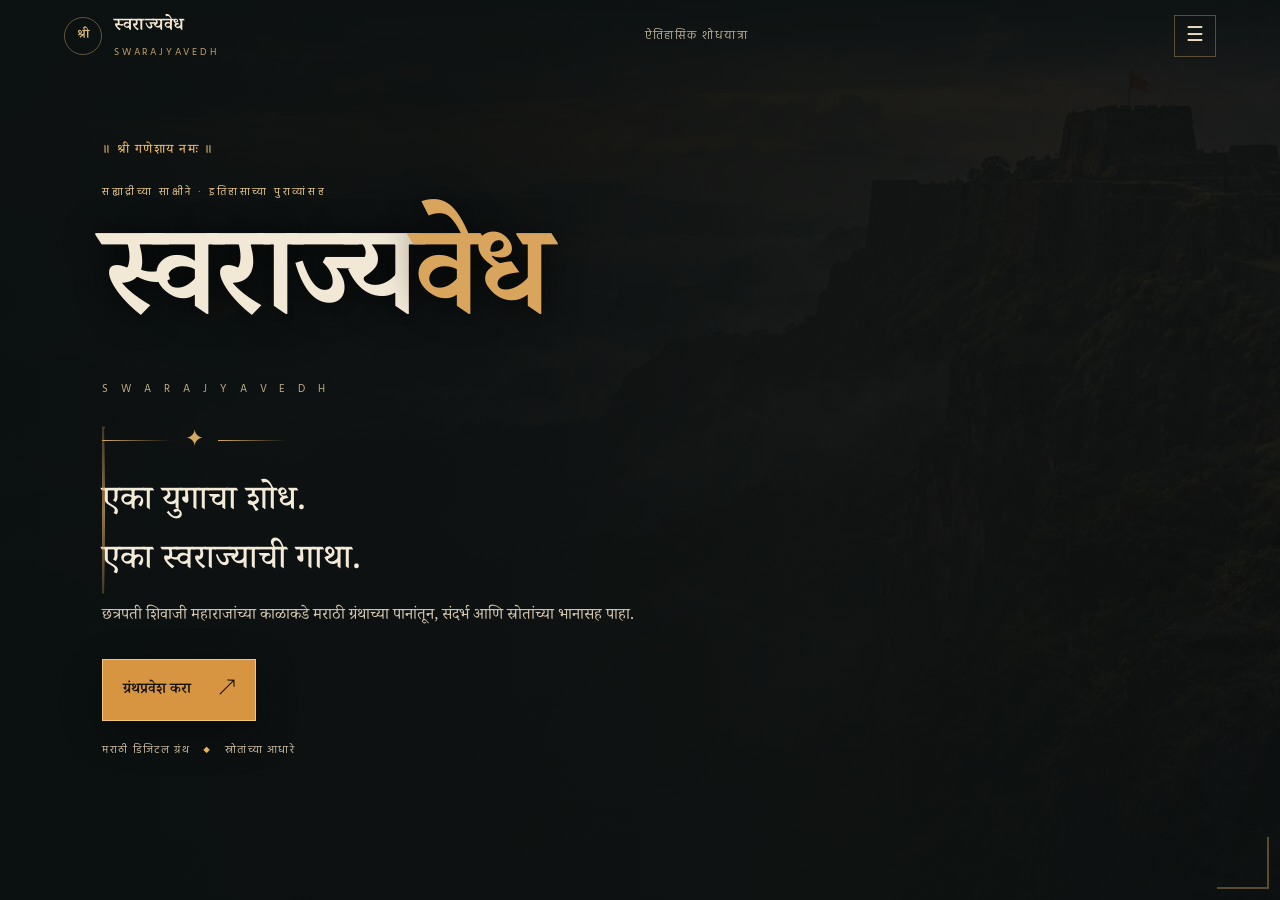
==== commit 8cbb2d1f: "Redesign reader as a cinematic turning book" ====
--- a/index.html
+++ b/index.html
@@ -18,4 +18,50 @@
 @media(max-width:600px){.hero-frame{padding:12px 18px 14px}.royal-scene{height:clamp(116px,19vh,180px);width:95%}.invocation{font-size:12px;margin:4px 0 12px}.overline{font-size:11px;letter-spacing:1px}.hero-frame h1{font-size:clamp(44px,10.8vw,67px);line-height:1.4}.latin{font-size:9px}.ornament{margin:8px}.tagline{font-size:20px;line-height:1.6;margin-bottom:10px}.subline{font-size:13px;line-height:1.7;margin-bottom:16px}.enter{padding:12px 18px;font-size:15px}.footnote{font-size:11px;margin-top:12px}}
 @media(max-height:700px){.royal-scene{height:100px}.crest{display:none}.invocation{margin:4px 0}.tagline{font-size:18px}.subline{margin-bottom:8px}}
 @media(prefers-reduced-motion:no-preference){.scene-flag span{animation:flag-breathe 4s ease-in-out infinite alternate}@keyframes flag-breathe{from{transform:skewY(-2deg)}to{transform:skewY(3deg)}}}
-.research-tools{display:grid;gap:12px;max-width:820px;margin-top:25px}.research-tools label{font-weight:700;color:var(--wine)}.research-tools input{width:100%;border:1px solid #bea47e;background:#fffaf0;color:var(--ink);padding:13px 15px;font:16px Hind,sans-serif;border-radius:0}.filter-row{display:flex;flex-wrap:wrap;gap:8px}.filter{padding:8px 13px;border:1px solid #bda37c;background:transparent;color:var(--ink)}.filter.active{background:var(--wine);color:white;border-color:var(--wine)}.catalog-disclaimer{font-size:13px;color:#786554;max-width:800px;line-height:1.7}.source-grid{display:grid;grid-template-columns:repeat(2,minmax(0,1fr));gap:12px;max-width:850px;margin:20px 0}.source-card{display:flex;flex-direction:column;text-align:left;gap:9px;background:#fcf6e9;border:1px solid #ccb58e;padding:20px;min-height:165px;color:var(--ink)}.source-card:hover,.source-card:focus-visible,.source-card.selected{border-color:var(--wine);box-shadow:inset 4px 0 var(--wine)}.source-card strong{font:600 21px 'Noto Serif Devanagari',serif}.source-card small{font-size:14px;color:#6c6154}.source-type{font-size:12px;color:var(--wine)}.source-open{margin-top:auto;font-size:13px;color:var(--wine)}.source-inspector,.map-inspector{background:#e8d8bb;border:1px solid #c4a87a;padding:24px;max-width:850px;margin-bottom:24px}.source-inspector h3,.map-inspector h3{font:600 24px 'Noto Serif Devanagari',serif}.source-inspector p,.map-inspector p{line-height:1.8}.source-inspector .status,.map-inspector .status{font-size:13px;color:var(--wine)}.map-workspace{max-width:900px;margin:30px 0;display:grid;grid-template-columns:minmax(0,1.5fr) minmax(230px,1fr);gap:15px}.map-stage{min-height:410px;position:relative;overflow:hidden;border:1px solid #a98c5e;background:radial-gradient(circle at 65% 20%,#ead6a7,#b5ae8a 55%,#8b927c)}.map-stage:before,.map-stage:after{content:"";position:absolute;inset:0;pointer-events:none;background:repeating-linear-gradient(140deg,transparent 0 45px,#ffffff12 46px 48px)}.map-stage:after{background:linear-gradient(145deg,transparent 30%,#526d5977 31% 43%,transparent 44% 53%,#66765d88 54% 65%,transparent 66%);opacity:.6}.map-ridge{position:absolute;inset:0;background:radial-gradient(ellipse at 35% 65%,#506a5477,transparent 60%);pointer-events:none}.map-label{position:absolute;top:15px;left:15px;font-size:12px;color:#283d32;z-index:1;background:#f7eed0b9;padding:6px 10px}.fort-pin{position:absolute;left:var(--x);top:var(--y);transform:translate(-50%,-50%);border:1px solid #eee0c0;background:#703039;color:#fff7e9;padding:7px 10px;z-index:2;white-space:nowrap;font-size:13px;box-shadow:0 4px 14px #26382e55}.fort-pin span{color:#efc477}.fort-pin.selected,.fort-pin:focus-visible{outline:3px solid #eac47d;outline-offset:2px}.map-inspector{margin:0;align-self:stretch;background:#f9f0dc}@media(max-width:650px){.source-grid{grid-template-columns:1fr}.source-card{min-height:135px}.map-workspace{grid-template-columns:1fr}.map-stage{min-height:310px}.map-inspector{min-height:190px}.fort-pin{font-size:12px;padding:6px 7px}}.sr-only{position:absolute;width:1px;height:1px;padding:0;margin:-1px;overflow:hidden;clip:rect(0,0,0,0);white-space:nowrap;border:0}.manuscript{max-width:720px;margin:22px auto 38px;padding:clamp(20px,5vw,48px);background:#fff8e9;border:1px solid #cbb58b;box-shadow:0 8px 35px #614b2920;color:#443527;font-size:var(--reader-size,19px);line-height:1.95}.manuscript p{margin:0 0 1.2em}.manuscript h3{font-size:1.55em;line-height:1.45;color:#71353a;text-align:center;margin:14px 0 28px}.manuscript h4{color:#71353a;font-size:1.12em}.manuscript .invocation,.chapter-kicker{text-align:center;color:#855c35}.manuscript .invocation{font-size:1.1em}.manuscript .chapter-note{font-size:.75em;line-height:1.65;color:#786953;background:#f5ead4;padding:12px}.references{font-size:.78em;line-height:1.75;padding-left:25px}.references li{margin:0 0 10px}.reading-tools{display:flex;align-items:center;gap:10px;justify-content:center;margin:18px auto}.reading-tools button{background:#f6e8cc;color:#71353a;border:1px solid #baa075;padding:8px 15px;font-weight:700}.reading-tools span{font-size:12px;color:#74634d}@media(max-width:600px){.manuscript{margin:15px 0 30px;padding:22px 17px;font-size:var(--reader-size,18px)}.manuscript h3{font-size:1.35em}} .research-register{border-top:2px solid #c3a879;margin-top:22px;padding-top:14px}.research-register ol{padding-left:24px;font-size:.83em;line-height:1.8}.research-register li{margin-bottom:9px}.research-register h4{margin-top:25px}.claim-table>div{padding:12px;border:1px solid #d4c19d;margin:10px 0;background:#f9efd9}.claim-table strong,.claim-table span,.claim-table em{display:block}.claim-table span{font-size:.78em}.claim-table em{font-size:.72em;color:#815a36}.research-register a{color:#7a3338;text-decoration:underline} .book-toc{display:flex;flex-wrap:wrap;gap:8px;margin:14px auto;max-width:720px;align-items:center}.book-toc strong{width:100%;color:#71353a}.book-toc a{border:1px solid #c7ad80;background:#fff5df;color:#71353a;text-decoration:none;padding:7px 10px;font-size:13px}.opening-section{padding:16px 0;border-bottom:1px solid #d7c4a1;scroll-margin-top:20px}.opening-section h3{margin:8px 0 18px}.chapter-divider{text-align:center;color:#80523e;padding:28px 0}.chapter-divider span{font-size:24px} </style></head><body><a class="skip" href="#main">मुख्य मजकुराकडे जा</a><div class="app"><header class="topbar"><a href="#home" class="brand" data-route="home"><span class="emblem">श्री</span><span>स्वराज्यवेध<small>SWARAJYAVEDH</small></span></a><span class="edition">ऐतिहासिक शोधयात्रा</span><button class="menu" id="menu" aria-expanded="false" aria-controls="navigation" aria-label="नेव्हिगेशन उघडा">☰</button></header><nav id="navigation" class="navigation" aria-label="मुख्य दालने"><a href="#home" data-route="home">राजद्वार</a><a href="#archive" data-route="archive">संशोधनालय</a><a href="#timeline" data-route="timeline">कालपट</a><a href="#book" data-route="book">महाग्रंथ</a></nav><main id="main" tabindex="-1"><section class="view home" id="home" aria-labelledby="home-title"><div class="hero-frame"><div class="royal-scene" aria-hidden="true"><div class="scene-sun"></div><div class="scene-fort"><i></i><i></i><i></i><i></i><i></i></div><div class="scene-ridge ridge-back"></div><div class="scene-ridge ridge-front"></div><div class="scene-flag"><span></span></div></div><div class="crest" aria-hidden="true">✥</div><p class="invocation">॥ श्री गणेशाय नमः ॥</p><p class="overline">सह्याद्रीच्या साक्षीने · स्वराज्याच्या स्मृतीने</p><h1 id="home-title">स्वराज्य<span>वेध</span></h1><p class="latin">S W A R A J Y A V E D H</p><div class="ornament"><span></span>✦<span></span></div><p class="tagline">एका युगाचा शोध.<br>एका स्वराज्याची गाथा.</p><p class="subline">छत्रपती शिवाजी महाराज आणि त्यांच्या काळाचा पुराव्यांच्या आधारे शोध घेणारे डिजिटल दालन.</p><button class="enter" data-go="archive">इतिहासदालनात प्रवेश करा <span>↗</span></button><p class="footnote">संशोधन प्रथम <span>◆</span> इतिहासाशी प्रामाणिक</p></div></section><section class="view interior" id="archive" aria-labelledby="archive-title" hidden><p class="eyebrow">दालन ०१ / संशोधनालय</p><h2 id="archive-title">इतिहास संशोधनालय</h2><p class="lead">इतिहास समजून घेण्यासाठी स्रोतांचे स्वरूप, त्यांची मर्यादा आणि पडताळणीची प्रक्रिया पाहा.</p><div class="research-tools"><label for="source-search">स्रोत शोधा</label><input id="source-search" type="search" placeholder="उदा. बखर, पत्रे, शकावली" autocomplete="off"><div class="filter-row" role="group" aria-label="स्रोत प्रकार"><button class="filter active" data-filter="all" aria-pressed="true">सर्व</button><button class="filter" data-filter="chronicle" aria-pressed="false">कालवृत्त</button><button class="filter" data-filter="literature" aria-pressed="false">ग्रंथ</button><button class="filter" data-filter="letters" aria-pressed="false">पत्रे</button></div></div><p class="catalog-disclaimer">स्रोतांची ही परिचयात्मक यादी आहे. प्रत्यक्ष दस्तऐवज, पृष्ठसंदर्भ आणि दाव्यांची पडताळणी अद्याप जोडलेली नाही.</p><div class="source-grid" id="source-grid"><button class="source-card" data-type="chronicle" data-source="jedhe"><span class="source-type">कालवृत्त</span><strong>जेधे शकावली</strong><small>कालक्रम तपासण्यासाठी वापरला जाणारा स्रोत</small><span class="source-open">माहिती पाहा ↗</span></button><button class="source-card" data-type="literature" data-source="shivbharat"><span class="source-type">ग्रंथ</span><strong>शिवभारत</strong><small>परमानंदकृत दरबारी काव्यग्रंथ</small><span class="source-open">माहिती पाहा ↗</span></button><button class="source-card" data-type="chronicle" data-source="sabhasad"><span class="source-type">बखर</span><strong>सभासद बखर</strong><small>शिवचरित्राच्या अभ्यासातील एक ऐतिहासिक स्रोत</small><span class="source-open">माहिती पाहा ↗</span></button><button class="source-card" data-type="letters" data-source="letters"><span class="source-type">पत्रव्यवहार</span><strong>शिवकालीन पत्रे</strong><small>प्रामाणिकता व दिनांक पडताळून अभ्यासायचे दस्तऐवज</small><span class="source-open">माहिती पाहा ↗</span></button></div><p id="no-results" hidden>या शोधाशी जुळणारा स्रोत सापडला नाही.</p><aside class="source-inspector" id="source-inspector" aria-live="polite"><p class="eyebrow">स्रोत निरीक्षक</p><h3 id="inspector-title">स्रोत निवडा</h3><p id="inspector-body">वरील स्रोतावर स्पर्श करून त्याचे स्वरूप आणि संशोधनातील मर्यादा समजून घ्या.</p><p class="status" id="inspector-status">ही यादी पडताळलेला डिजिटल अभिलेख नाही.</p></aside></section><section class="view interior" id="timeline" aria-labelledby="timeline-title" hidden><p class="eyebrow">दालन ०३ / कालक्रम</p><h2 id="timeline-title">शिवकालपट</h2><p class="lead">घटना, निर्णय, व्यक्ती आणि त्यांचे परिणाम एका पडताळलेल्या कालरेषेत पाहण्यासाठी नियोजित दालन.</p><div class="exhibit"><span class="exhibit-mark">◷</span><div><h3>कालरेषेची ऐतिहासिक पडताळणी</h3><p>स्रोतांतील तारखा आणि घटनाक्रमांची तुलना पूर्ण झाल्यानंतर येथे परस्परसंवादी कालपट प्रकाशित केला जाईल.</p><p class="status">स्थिती : नियोजित · कोणताही अप्रमाणित कालक्रम प्रकाशित नाही</p></div></div><div class="actions"><button data-go="book">पुढील दालन : महाग्रंथ →</button></div></section><section class="view interior" id="book" aria-labelledby="book-title" hidden><p class="eyebrow">दालन ०४ / मराठी महाग्रंथ</p><h2 id="book-title">शिवचरित्र महाग्रंथ</h2><p class="lead">पुराव्यांच्या आधारावर लिहिलेला स्वतंत्र मराठी इतिहासग्रंथ. अध्याय १ चा संपादकीय मसुदा आणि स्रोतपडताळणी नोंदवही. अंतिम प्रमाणित लेखन अद्याप प्रकाशित नाही.</p><div class="reading-tools" aria-label="वाचन पर्याय"><button id="font-down" type="button" aria-label="अक्षरे लहान करा">अ−</button><button id="font-up" type="button" aria-label="अक्षरे मोठी करा">अ+</button><span id="reading-progress" role="status">वाचन सुरू करा</span></div><nav class="book-toc" aria-label="ग्रंथाची सुरुवात"><strong>ग्रंथप्रवेश</strong><a href="#why-read">हा ग्रंथ का वाचावा?</a><a href="#preface">प्रस्तावना</a><a href="#before-shivaji">शिवजन्मापूर्वीचा दख्खन</a><a href="#families">भोसले व जाधव घराणे</a><a href="#parents">शहाजीराजे आणि जिजाऊसाहेब</a><a href="#chapter-start">पहिला अध्याय</a></nav><article class="manuscript" id="chapter-one"><p class="invocation">॥ श्री गणेशाय नमः ॥</p><section id="why-read" class="opening-section"><p class="chapter-kicker">ग्रंथप्रवेश · वाचकांसाठी</p><h3>हा ग्रंथ का वाचावा?</h3><p>छत्रपती शिवाजी महाराजांचे नाव घेतले की पराक्रम, गडकोट आणि स्वराज्य यांची आठवण होते. पण इतिहास केवळ विजयांच्या कथांनी समजत नाही. एखादे राज्य उभे राहण्यासाठी त्या काळातील राजकीय संघर्ष, लोकांचे जीवन, जमिनीची व्यवस्था, किल्ल्यांचे महत्त्व, व्यापाराचे मार्ग आणि अनेक पिढ्यांचे प्रयत्न समजून घ्यावे लागतात.</p><p>हा ग्रंथ शिवाजी महाराजांचे कार्य त्यांच्या काळाच्या संदर्भात समजून घेण्यासाठी आहे. शिवाजी महाराज कोण होते, त्यांनी कोणत्या परिस्थितीत स्वराज्य उभारले, त्यांचे सहकारी कोण होते आणि त्यांच्या निर्णयांचे परिणाम काय झाले, या प्रश्नांचा शोध येथे घेतला जाईल. स्तुती आणि चिकित्सक इतिहासलेखन यांतील फरक जपणे ही या ग्रंथाची भूमिका आहे.</p><p>वाचकाने प्रत्येक विधान निर्विवाद सत्य मानावे, अशी अपेक्षा नाही. उलट, प्रश्न विचारावेत, स्रोत तपासावेत आणि वेगवेगळ्या नोंदींतील मतभेद समजून घ्यावेत, हीच या वाचनाची खरी सुरुवात आहे.</p></section><section id="preface" class="opening-section"><p class="chapter-kicker">लेखकीय भूमिका</p><h3>प्रस्तावना</h3><p>छत्रपती शिवाजी महाराज हे सतराव्या शतकातील मराठा राज्याचे संस्थापक आणि १६७४ मध्ये रायगडावर राज्याभिषेक झालेले शासक होते. त्यांच्या जीवनाचा मागोवा घेताना केवळ त्यांच्या कारकिर्दीपासून सुरुवात करणे अपुरे ठरते. कारण त्यांच्याआधीचा दख्खन, शहाजीराजांची कारकीर्द, जाधव-भोसले घराण्यांचे संबंध आणि जिजाबाईंचे जीवन या सर्वांमधून स्वराज्याच्या उदयाची पार्श्वभूमी समोर येते.</p><p>या ग्रंथात शकावल्या, बखरी, पत्रव्यवहार, दरबारी साहित्य, फारसी वृत्तांत आणि युरोपीय नोंदी यांचा चिकित्सक तुलनात्मक अभ्यास करण्याचा उद्देश आहे. जेथे पुरावे स्पष्ट नाहीत, तेथे तशी नोंद दिली जाईल. लोकपरंपरा आणि साहित्यिक कल्पना यांना दस्तऐवजी इतिहासाचे रूप दिले जाणार नाही.</p><p class="chapter-note">संपादकीय स्थिती: ही प्रारंभिक प्रस्तावना आहे. आधीच्या ShivVedh संशोधन-संग्रहाशी तुलना आणि स्रोतांचे पृष्ठनिहाय संदर्भ जोडणे बाकी आहे.</p></section><section id="before-shivaji" class="opening-section"><p class="chapter-kicker">पार्श्वभूमी · शिवजन्मापूर्वी</p><h3>दख्खनची परिस्थिती</h3><p>सोळाव्या शतकाच्या अखेरीस आणि सतराव्या शतकाच्या आरंभी दख्खनमध्ये अहमदनगरची निजामशाही, विजापूरची आदिलशाही आणि गोलकोंड्याची कुतुबशाही अशा सत्तांचा प्रभाव होता. उत्तरेकडील मुघल साम्राज्याचा दख्खनमधील हस्तक्षेपही वाढत होता. सत्तांमधील मैत्री, संघर्ष आणि बदलत्या निष्ठा यांचा परिणाम स्थानिक सरदारांपासून ग्रामीण समाजापर्यंत पोहोचत असे.</p><p>या प्रदेशातील देशमुख, वतनदार, सैनिकी अधिकारी आणि किल्लेदार यांची भूमिका महत्त्वाची होती. सत्ता बदलली तरी जमीन, महसूल, संरक्षण आणि स्थानिक संबंध यांचे प्रश्न कायम राहत. या गुंतागुंतीच्या राजकीय जगात भोसले आणि जाधव घराण्यांचा इतिहास घडत होता.</p></section><section id="families" class="opening-section"><p class="chapter-kicker">वंशपरंपरा आणि राजकीय संबंध</p><h3>भोसले आणि जाधव घराणे</h3><p>भोसले घराण्याच्या इतिहासात मालोजीराजे भोसले आणि त्यांचे पुत्र शहाजीराजे यांचे स्थान महत्त्वाचे आहे. दख्खनच्या बदलत्या राजकारणात सैनिकी सेवा, जहागिरी आणि स्थानिक प्रभाव यांच्या माध्यमातून या घराण्याची कारकीर्द पुढे आली. घराण्याच्या प्राचीन उत्पत्तीविषयी आढळणाऱ्या सर्व दाव्यांना समान ऐतिहासिक पुरावा उपलब्ध आहे असे गृहीत धरता येत नाही.</p><p>जाधव घराणे सिंदखेडराजा परिसराशी संबंधित होते. लखुजी जाधवराव हे या घराण्यातील महत्त्वाचे सरदार होते. त्यांच्या कन्या जिजाबाई यांचा विवाह शहाजीराजांशी झाला. या नात्यामुळे दोन घराण्यांचा इतिहास जोडला गेला; मात्र त्यांच्या राजकीय संबंधांचा तपशील काळानुसार बदलत गेला. वंशपरंपरेतील आख्यायिका आणि समकालीन नोंदी यांची तुलना करणे आवश्यक आहे.</p></section><section id="parents" class="opening-section"><p class="chapter-kicker">शिवाजी महाराजांचे आई-वडील</p><h3>शहाजीराजे आणि जिजाऊसाहेब</h3><p>शहाजीराजे भोसले यांची कारकीर्द निजामशाही आणि आदिलशाही यांच्याशी निगडित दख्खनच्या व्यापक राजकीय संघर्षांतून घडली. त्यांची भूमिका समजून घेताना आजच्या स्थिर राजकीय सीमांची कल्पना त्या काळावर लादता येत नाही. तत्कालीन सैनिकी सेवा, सत्तांतर आणि जहागिरी यांचा स्वतंत्र अभ्यास आवश्यक आहे.</p><p>जिजाबाई, ज्यांना आदराने जिजाऊसाहेब किंवा आऊसाहेब म्हटले जाते, त्या लखुजी जाधवराव यांच्या कन्या आणि शहाजीराजांच्या पत्नी होत्या. शिवाजी महाराजांच्या जीवनात त्यांचे स्थान महत्त्वाचे आहे. त्यांच्या व्यक्तिमत्त्वाविषयीच्या लोकप्रिय कथांबरोबरच उपलब्ध ऐतिहासिक नोंदींचा विचार केला पाहिजे. त्यांच्या प्रत्येक कथित संवादाला किंवा घटनेला समकालीन पुरावा आहे असे या ग्रंथात मानले जाणार नाही.</p><p>या पार्श्वभूमीनंतरच शिवजन्म, बालपण आणि पुढील स्वराज्यनिर्मितीचा इतिहास अधिक अर्थपूर्णपणे उलगडतो.</p></section><div id="chapter-start" class="chapter-divider"><span>✥</span><p>येथून पहिला अध्याय सुरू होतो</p></div><p class="invocation">॥ श्री गणेशाय नमः ॥</p><p class="chapter-kicker">खंड पहिला · स्वराज्याची पहाट</p><h3>अध्याय १ : सह्याद्री, दख्खन आणि नव्या स्वराज्याची पार्श्वभूमी</h3><p class="chapter-note">संपादकीय मसुदा · शिववेधमधील पूर्वीचे संशोधन आणि हस्तलिखित यांच्याशी समन्वय बाकी आहे. खालील लेखन अंतिम, स्रोतप्रमाणित अध्याय नाही. काल्पनिक संवाद किंवा नोंदी तयार केलेल्या नाहीत.</p><p>सह्याद्रीच्या रांगा पश्चिम भारताच्या इतिहासात केवळ भौगोलिक पार्श्वभूमी नव्हत्या. उंच डोंगर, खोल दऱ्या, घाटवाटा आणि समुद्रकिनाऱ्याकडे उतरणारा कोकण यांमुळे या प्रदेशातील वाहतूक, संरक्षण आणि राजकीय हालचालींना विशिष्ट आकार मिळाला. गड आणि त्यांना जोडणाऱ्या मार्गांचे महत्त्व समजून घेतल्याशिवाय शिवकालीन महाराष्ट्राचा अभ्यास पूर्ण होत नाही.</p><p>सतराव्या शतकाच्या आरंभी दख्खनमधील राजकीय परिस्थिती अनेक सत्तांच्या परस्पर संबंधांनी घडत होती. अहमदनगरची निजामशाही, विजापूरची आदिलशाही आणि उत्तरेकडून वाढणारा मुघल प्रभाव या व्यापक चौकटीत स्थानिक सरदार, वतनदार, किल्लेदार आणि ग्रामीण समाज आपापल्या भूमिका बजावत होते. त्यामुळे पुढे घडलेल्या स्वराज्यनिर्मितीला एका घटनेत किंवा एका व्यक्तीच्या निर्णयात सामावून घेणे इतिहासदृष्ट्या अपुरे ठरेल.</p><p>शिवाजी महाराजांचा जन्म शिवनेरी येथे झाला, ही त्यांच्या जीवनचरित्रातील मूलभूत ऐतिहासिक नोंद आहे. मात्र जन्मतारखेच्या नोंदी आणि विविध स्रोतांच्या कालगणना यांचा अभ्यास करताना इतिहासकारांनी केलेल्या चिकित्सक चर्चेला महत्त्व आहे. म्हणून या ग्रंथात प्रत्येक महत्त्वाच्या घटनेची तारीख वापरताना तिच्या स्रोताची नोंद देण्याचा प्रयत्न केला जाईल.</p><p>शहाजीराजे भोसले यांची दख्खनच्या राजकारणातील कारकीर्द आणि जिजाबाईंचे स्थान या दोन्हींचा विचार शिवाजी महाराजांच्या आरंभीच्या आयुष्याच्या संदर्भात करावा लागतो. तथापि, त्यांच्या व्यक्तिमत्त्वाविषयी प्रचलित असलेल्या प्रत्येक कथेला समकालीन दस्तऐवजी आधार आहेच असे मानता येत नाही. लोकप्रिय परंपरा, उत्तरकालीन बखरी आणि समकालीन नोंदी यांतील फरक येथे जाणीवपूर्वक राखला आहे.</p><p>या पहिल्या अध्यायाचा हेतू युद्धांचे वर्णन करणे नाही. तो त्या भूमीची आणि राजकीय जगाची ओळख करून देणे आहे, ज्यात पुढे स्वराज्याचा विचार कृतीत उतरला. पुढील अध्यायात बालपण, पुणे परिसर आणि आरंभीच्या घडामोडींचे स्वतंत्र स्रोतपरीक्षण केले जाईल.</p><h4>संशोधनाचा मूळ आधार · पूर्वी ठरलेली साधने</h4><p class="chapter-note">महत्त्वाची नोंद: ही स्रोत-नोंदवही म्हणजे त्या ग्रंथांचे प्रत्यक्ष पृष्ठनिहाय वाचन पूर्ण झाले असा दावा नाही. मूळ शिववेधमधील हस्तलिखित, पत्रे आणि बखरी यांची तुलना झाल्यावरच वाक्यनिहाय प्रमाणित आवृत्ती तयार होईल.</p><div class="research-register"><h4>प्राथमिक व आरंभीची साधने</h4><ol><li><strong>जेधे शकावली</strong> · कालक्रम; मूळ नोंद, आवृत्ती व दिनांक पडताळणे बाकी.</li><li><strong>शिवभारत</strong> · दरबारी संस्कृत काव्य; आश्रयदात्याचा दृष्टिकोन स्वतंत्र नोंदवणे आवश्यक.</li><li><strong>सभासद बखर</strong> · आरंभीची चरित्रपर बखर; लेखनकाल व इतर स्रोतांशी तुलना आवश्यक.</li><li><strong>शिवकालीन पत्रसारसंग्रह व मराठी कागदपत्रे</strong> · पत्राचा दिनांक, मूळ/प्रत, संपादक आणि दस्तऐवज क्रमांक नोंदणे आवश्यक.</li><li><strong>फारसी साधने व मुघल वृत्तांत</strong> · मूळ शब्दप्रयोग आणि अनुवादातील फरक तपासणे आवश्यक.</li><li><strong>पोर्तुगीज, डच व इंग्रजी समकालीन नोंदी</strong> · पत्रव्यवहार, व्यापार व लष्करी निरीक्षणांचे स्वतंत्र परीक्षण आवश्यक.</li></ol><h4>संशोधन व आधुनिक इतिहासलेखन</h4><ol><li>गजानन भास्कर मेहेंदळे · <em>श्री राजा शिवछत्रपती</em></li><li>जदुनाथ सरकार · <em>Shivaji and His Times</em></li><li>गो. स. सरदेसाई · मराठा इतिहासावरील संशोधन</li><li>अ. रा. कुलकर्णी · शिवकालीन समाज व इतिहासावरील अभ्यास</li><li>Stewart Gordon · <em>The Marathas 1600–1818</em></li><li>वि. का. राजवाडे · ऐतिहासिक साधनसंग्रह</li></ol><h4>पुरावा वर्गीकरण</h4><p><strong>प्रमाणित:</strong> स्वतंत्र आधार आणि तपशील पडताळलेले. <strong>संभाव्य:</strong> आधार आहे, पण निश्चितता अपुरी. <strong>विवादित:</strong> स्रोतांत मतभेद. <strong>लोकपरंपरा:</strong> ऐतिहासिक पुरावा म्हणून न मांडलेली प्रचलित कथा. <strong>साहित्यिक पुनर्निर्मिती:</strong> लेखकाची स्पष्टपणे चिन्हांकित मांडणी.</p><h4>अध्याय १ : पडताळणी नोंदवही</h4><div class="claim-table"><div><strong>सह्याद्री, घाटवाटा व कोकणाचा राजकीय संदर्भ</strong><span>संदर्भ शोध: प्रादेशिक भूगोल, गड व प्रशासनावरील संशोधन</span><em>स्थिती: सामान्य ऐतिहासिक पार्श्वभूमी; पृष्ठसंदर्भ बाकी</em></div><div><strong>निजामशाही, आदिलशाही व मुघल सत्तासंबंध</strong><span>संदर्भ शोध: फारसी नोंदी, मेहेंदळे, सरकार, सरदेसाई</span><em>स्थिती: स्वतंत्र स्रोत-तुलना बाकी</em></div><div><strong>शिवनेरी जन्मस्थळ आणि जन्मतारखेची चर्चा</strong><span>संदर्भ शोध: शकावली, बखर व आधुनिक कालगणना अभ्यास</span><em>स्थिती: दिनांक व आवृत्ती पडताळणी बाकी</em></div><div><strong>शहाजीराजे, जिजाबाई आणि प्रारंभीचे सामाजिक संदर्भ</strong><span>संदर्भ शोध: शिवभारत, पत्रसंग्रह, आधुनिक संशोधन</span><em>स्थिती: कथन आणि दस्तऐवजी आधार वेगळे करणे बाकी</em></div></div><p class="chapter-note">मूळ हस्तलिखित व संशोधनाचे संदर्भ: <a href="https://github.com/Swapnild007/ShivVedh" target="_blank" rel="noopener noreferrer">ShivVedh repository</a> · <a href="https://github.com/Swapnild007/ShivVedh/pull/2" target="_blank" rel="noopener noreferrer">संपादकीय हस्तलिखित PR #2</a>. या दुव्यांतील सामग्री SWARAJYAVEDH मध्ये अद्याप प्रत्यक्ष समाविष्ट किंवा पूर्ण पडताळलेली नाही. आधीचे प्रमाणित लेखन न पुसता समन्वय करणे आवश्यक.</p></div></article><div class="actions"><button data-go="archive">स्रोतांचे दालन पाहा →</button></div></section></main><div class="bottomnav" aria-label="दालन निवड"><a href="#home" data-route="home"><span>⌂</span><small>राजद्वार</small></a><a href="#archive" data-route="archive"><span>▤</span><small>संशोधन</small></a><a href="#timeline" data-route="timeline"><span>◷</span><small>कालपट</small></a><a href="#book" data-route="book"><span>▣</span><small>ग्रंथ</small></a></div></div><script>(()=>{'use strict';const routes=['home','archive','timeline','book'];const nav=document.getElementById('navigation');const menu=document.getElementById('menu');const main=document.getElementById('main');function navigate(id){if(!routes.includes(id))id='home';for(const name of routes){const section=document.getElementById(name);section.hidden=name!==id;if(name===id)section.scrollTop=0;}document.querySelectorAll('[data-route]').forEach(a=>{const active=a.dataset.route===id;a.classList.toggle('active',active);if(active)a.setAttribute('aria-current','page');else a.removeAttribute('aria-current')});nav.classList.remove('open');menu.setAttribute('aria-expanded','false');menu.setAttribute('aria-label','नेव्हिगेशन उघडा');document.title=(id==='home'?'स्वराज्यवेध':document.getElementById(id).querySelector('h2').textContent)+' | SWARAJYAVEDH';main.focus({preventScroll:true})}function sync(){navigate(location.hash.slice(1)||'home')}menu.addEventListener('click',()=>{const expanded=menu.getAttribute('aria-expanded')==='true';nav.classList.toggle('open',!expanded);menu.setAttribute('aria-expanded',String(!expanded));menu.setAttribute('aria-label',expanded?'नेव्हिगेशन उघडा':'नेव्हिगेशन बंद करा')});document.querySelectorAll('[data-go]').forEach(b=>b.addEventListener('click',()=>{location.hash=b.dataset.go;if(location.hash==='#'+b.dataset.go)navigate(b.dataset.go)}));window.addEventListener('hashchange',sync);sync()})();(()=>{const details={jedhe:['जेधे शकावली','घटनांचा कालक्रम तपासण्यासाठी अभ्यासला जाणारा स्रोत. नोंदींचा अर्थ लावताना इतर स्वतंत्र पुराव्यांशी तारखा आणि संदर्भ तपासणे आवश्यक आहे.'],shivbharat:['शिवभारत','कविंद्र परमानंद यांच्याशी संबंधित दरबारी संस्कृत काव्य. राजाश्रयी साहित्याचा दृष्टिकोन लक्षात घेऊन त्यातील वर्णनांचा चिकित्सक वापर करणे आवश्यक आहे.'],sabhasad:['सभासद बखर','शिवचरित्रावरील महत्त्वाची बखर; लेखनकाळ, आश्रय आणि कथनपद्धती समजून घेऊन इतर स्रोतांशी तुलना करणे आवश्यक आहे.'],letters:['शिवकालीन पत्रे','पत्रांचे मूळ, प्रतिलिपी, दिनांक, भाषा, संपादन आणि संदर्भ पडताळल्याशिवाय त्यावरून निश्चित ऐतिहासिक निष्कर्ष काढता येत नाहीत.']};const cards=[...document.querySelectorAll('.source-card')];const search=document.getElementById('source-search');let filter='all';function apply(){let visible=0;const q=search.value.trim().toLocaleLowerCase('mr');cards.forEach(c=>{const match=(filter==='all'||c.dataset.type===filter)&&c.textContent.toLocaleLowerCase('mr').includes(q);c.hidden=!match;if(match)visible++});document.getElementById('no-results').hidden=visible!==0}search.addEventListener('input',apply);document.querySelectorAll('[data-filter]').forEach(b=>b.addEventListener('click',()=>{filter=b.dataset.filter;document.querySelectorAll('[data-filter]').forEach(x=>{x.classList.toggle('active',x===b);x.setAttribute('aria-pressed',String(x===b))});apply()}));cards.forEach(c=>c.addEventListener('click',()=>{cards.forEach(x=>x.classList.toggle('selected',x===c));const d=details[c.dataset.source];document.getElementById('inspector-title').textContent=d[0];document.getElementById('inspector-body').textContent=d[1];document.getElementById('inspector-status').textContent='स्रोत परिचय · मूळ मजकूर व पृष्ठसंदर्भ अद्याप जोडलेले नाहीत.'}));const forts={rajgad:['राजगड','पुणे जिल्ह्यातील ऐतिहासिक डोंगरी किल्ला. स्वराज्याच्या आरंभीच्या इतिहासात महत्त्वाचा.'],torna:['तोरणा','पुणे जिल्ह्यातील दुर्ग. शिवाजी महाराजांच्या आरंभीच्या स्वराज्यउभारणीशी संबंधित.'],raigad:['रायगड','रायगड जिल्ह्यातील दुर्ग. शिवाजी महाराजांच्या राज्याभिषेकाशी संबंधित ऐतिहासिक स्थळ.'],pratapgad:['प्रतापगड','सातारा जिल्ह्यातील किल्ला. १६५९ मधील अफजलखान भेटीच्या इतिहासाशी संबंधित.']};document.querySelectorAll('[data-fort]').forEach(b=>b.addEventListener('click',()=>{document.querySelectorAll('[data-fort]').forEach(x=>x.classList.toggle('selected',x===b));const d=forts[b.dataset.fort];document.getElementById('fort-title').textContent=d[0];document.getElementById('fort-description').textContent=d[1]}))})();</script><script>(()=>{const a=document.getElementById('chapter-one'),status=document.getElementById('reading-progress');let size=18;document.getElementById('font-up').addEventListener('click',()=>{size=Math.min(26,size+2);a.style.setProperty('--reader-size',size+'px')});document.getElementById('font-down').addEventListener('click',()=>{size=Math.max(14,size-2);a.style.setProperty('--reader-size',size+'px')});a.addEventListener('scroll',()=>{const max=a.scrollHeight-a.clientHeight;if(max>0)status.textContent='वाचन '+Math.round(a.scrollTop/max*100)+'%'});status.textContent='अध्याय १ · मसुदा';})();</script></body></html>+.research-tools{display:grid;gap:12px;max-width:820px;margin-top:25px}.research-tools label{font-weight:700;color:var(--wine)}.research-tools input{width:100%;border:1px solid #bea47e;background:#fffaf0;color:var(--ink);padding:13px 15px;font:16px Hind,sans-serif;border-radius:0}.filter-row{display:flex;flex-wrap:wrap;gap:8px}.filter{padding:8px 13px;border:1px solid #bda37c;background:transparent;color:var(--ink)}.filter.active{background:var(--wine);color:white;border-color:var(--wine)}.catalog-disclaimer{font-size:13px;color:#786554;max-width:800px;line-height:1.7}.source-grid{display:grid;grid-template-columns:repeat(2,minmax(0,1fr));gap:12px;max-width:850px;margin:20px 0}.source-card{display:flex;flex-direction:column;text-align:left;gap:9px;background:#fcf6e9;border:1px solid #ccb58e;padding:20px;min-height:165px;color:var(--ink)}.source-card:hover,.source-card:focus-visible,.source-card.selected{border-color:var(--wine);box-shadow:inset 4px 0 var(--wine)}.source-card strong{font:600 21px 'Noto Serif Devanagari',serif}.source-card small{font-size:14px;color:#6c6154}.source-type{font-size:12px;color:var(--wine)}.source-open{margin-top:auto;font-size:13px;color:var(--wine)}.source-inspector,.map-inspector{background:#e8d8bb;border:1px solid #c4a87a;padding:24px;max-width:850px;margin-bottom:24px}.source-inspector h3,.map-inspector h3{font:600 24px 'Noto Serif Devanagari',serif}.source-inspector p,.map-inspector p{line-height:1.8}.source-inspector .status,.map-inspector .status{font-size:13px;color:var(--wine)}.map-workspace{max-width:900px;margin:30px 0;display:grid;grid-template-columns:minmax(0,1.5fr) minmax(230px,1fr);gap:15px}.map-stage{min-height:410px;position:relative;overflow:hidden;border:1px solid #a98c5e;background:radial-gradient(circle at 65% 20%,#ead6a7,#b5ae8a 55%,#8b927c)}.map-stage:before,.map-stage:after{content:"";position:absolute;inset:0;pointer-events:none;background:repeating-linear-gradient(140deg,transparent 0 45px,#ffffff12 46px 48px)}.map-stage:after{background:linear-gradient(145deg,transparent 30%,#526d5977 31% 43%,transparent 44% 53%,#66765d88 54% 65%,transparent 66%);opacity:.6}.map-ridge{position:absolute;inset:0;background:radial-gradient(ellipse at 35% 65%,#506a5477,transparent 60%);pointer-events:none}.map-label{position:absolute;top:15px;left:15px;font-size:12px;color:#283d32;z-index:1;background:#f7eed0b9;padding:6px 10px}.fort-pin{position:absolute;left:var(--x);top:var(--y);transform:translate(-50%,-50%);border:1px solid #eee0c0;background:#703039;color:#fff7e9;padding:7px 10px;z-index:2;white-space:nowrap;font-size:13px;box-shadow:0 4px 14px #26382e55}.fort-pin span{color:#efc477}.fort-pin.selected,.fort-pin:focus-visible{outline:3px solid #eac47d;outline-offset:2px}.map-inspector{margin:0;align-self:stretch;background:#f9f0dc}@media(max-width:650px){.source-grid{grid-template-columns:1fr}.source-card{min-height:135px}.map-workspace{grid-template-columns:1fr}.map-stage{min-height:310px}.map-inspector{min-height:190px}.fort-pin{font-size:12px;padding:6px 7px}}.sr-only{position:absolute;width:1px;height:1px;padding:0;margin:-1px;overflow:hidden;clip:rect(0,0,0,0);white-space:nowrap;border:0}.manuscript{max-width:720px;margin:22px auto 38px;padding:clamp(20px,5vw,48px);background:#fff8e9;border:1px solid #cbb58b;box-shadow:0 8px 35px #614b2920;color:#443527;font-size:var(--reader-size,19px);line-height:1.95}.manuscript p{margin:0 0 1.2em}.manuscript h3{font-size:1.55em;line-height:1.45;color:#71353a;text-align:center;margin:14px 0 28px}.manuscript h4{color:#71353a;font-size:1.12em}.manuscript .invocation,.chapter-kicker{text-align:center;color:#855c35}.manuscript .invocation{font-size:1.1em}.manuscript .chapter-note{font-size:.75em;line-height:1.65;color:#786953;background:#f5ead4;padding:12px}.references{font-size:.78em;line-height:1.75;padding-left:25px}.references li{margin:0 0 10px}.reading-tools{display:flex;align-items:center;gap:10px;justify-content:center;margin:18px auto}.reading-tools button{background:#f6e8cc;color:#71353a;border:1px solid #baa075;padding:8px 15px;font-weight:700}.reading-tools span{font-size:12px;color:#74634d}@media(max-width:600px){.manuscript{margin:15px 0 30px;padding:22px 17px;font-size:var(--reader-size,18px)}.manuscript h3{font-size:1.35em}} .research-register{border-top:2px solid #c3a879;margin-top:22px;padding-top:14px}.research-register ol{padding-left:24px;font-size:.83em;line-height:1.8}.research-register li{margin-bottom:9px}.research-register h4{margin-top:25px}.claim-table>div{padding:12px;border:1px solid #d4c19d;margin:10px 0;background:#f9efd9}.claim-table strong,.claim-table span,.claim-table em{display:block}.claim-table span{font-size:.78em}.claim-table em{font-size:.72em;color:#815a36}.research-register a{color:#7a3338;text-decoration:underline} .book-toc{display:flex;flex-wrap:wrap;gap:8px;margin:14px auto;max-width:720px;align-items:center}.book-toc strong{width:100%;color:#71353a}.book-toc a{border:1px solid #c7ad80;background:#fff5df;color:#71353a;text-decoration:none;padding:7px 10px;font-size:13px}.opening-section{padding:16px 0;border-bottom:1px solid #d7c4a1;scroll-margin-top:20px}.opening-section h3{margin:8px 0 18px}.chapter-divider{text-align:center;color:#80523e;padding:28px 0}.chapter-divider span{font-size:24px} </style><link rel="stylesheet" href="cinematic.css"></head><body><a class="skip" href="#main">मुख्य मजकुराकडे जा</a><div class="app"><header class="topbar"><a href="#home" class="brand" data-route="home"><span class="emblem">श्री</span><span>स्वराज्यवेध<small>SWARAJYAVEDH</small></span></a><span class="edition">ऐतिहासिक शोधयात्रा</span><button class="menu" id="menu" aria-expanded="false" aria-controls="navigation" aria-label="नेव्हिगेशन उघडा">☰</button></header><nav id="navigation" class="navigation" aria-label="मुख्य दालने"><a href="#home" data-route="home">राजद्वार</a><a href="#archive" data-route="archive">संशोधनालय</a><a href="#timeline" data-route="timeline">कालपट</a><a href="#book" data-route="book">महाग्रंथ</a></nav><main id="main" tabindex="-1"><section class="view home" id="home" aria-labelledby="home-title"><div class="hero-frame"><p class="invocation">॥ श्री गणेशाय नमः ॥</p><p class="overline">सह्याद्रीच्या साक्षीने · इतिहासाच्या पुराव्यांसह</p><h1 id="home-title">स्वराज्य<span>वेध</span></h1><p class="latin">S W A R A J Y A V E D H</p><div class="ornament"><span></span>✦<span></span></div><p class="tagline">एका युगाचा शोध.<br>एका स्वराज्याची गाथा.</p><p class="subline">छत्रपती शिवाजी महाराजांच्या काळाकडे मराठी ग्रंथाच्या पानांतून, संदर्भ आणि स्रोतांच्या भानासह पाहा.</p><button class="enter" data-go="book">ग्रंथ उघडा <span aria-hidden="true">↗</span></button><p class="footnote">मराठी डिजिटल ग्रंथ <span>◆</span> स्रोतांच्या आधारे</p></div></section><section class="view interior" id="archive" aria-labelledby="archive-title" hidden><p class="eyebrow">दालन ०१ / संशोधनालय</p><h2 id="archive-title">इतिहास संशोधनालय</h2><p class="lead">इतिहास समजून घेण्यासाठी स्रोतांचे स्वरूप, त्यांची मर्यादा आणि पडताळणीची प्रक्रिया पाहा.</p><div class="research-tools"><label for="source-search">स्रोत शोधा</label><input id="source-search" type="search" placeholder="उदा. बखर, पत्रे, शकावली" autocomplete="off"><div class="filter-row" role="group" aria-label="स्रोत प्रकार"><button class="filter active" data-filter="all" aria-pressed="true">सर्व</button><button class="filter" data-filter="chronicle" aria-pressed="false">कालवृत्त</button><button class="filter" data-filter="literature" aria-pressed="false">ग्रंथ</button><button class="filter" data-filter="letters" aria-pressed="false">पत्रे</button></div></div><p class="catalog-disclaimer">स्रोतांची ही परिचयात्मक यादी आहे. प्रत्यक्ष दस्तऐवज, पृष्ठसंदर्भ आणि दाव्यांची पडताळणी अद्याप जोडलेली नाही.</p><div class="source-grid" id="source-grid"><button class="source-card" data-type="chronicle" data-source="jedhe"><span class="source-type">कालवृत्त</span><strong>जेधे शकावली</strong><small>कालक्रम तपासण्यासाठी वापरला जाणारा स्रोत</small><span class="source-open">माहिती पाहा ↗</span></button><button class="source-card" data-type="literature" data-source="shivbharat"><span class="source-type">ग्रंथ</span><strong>शिवभारत</strong><small>परमानंदकृत दरबारी काव्यग्रंथ</small><span class="source-open">माहिती पाहा ↗</span></button><button class="source-card" data-type="chronicle" data-source="sabhasad"><span class="source-type">बखर</span><strong>सभासद बखर</strong><small>शिवचरित्राच्या अभ्यासातील एक ऐतिहासिक स्रोत</small><span class="source-open">माहिती पाहा ↗</span></button><button class="source-card" data-type="letters" data-source="letters"><span class="source-type">पत्रव्यवहार</span><strong>शिवकालीन पत्रे</strong><small>प्रामाणिकता व दिनांक पडताळून अभ्यासायचे दस्तऐवज</small><span class="source-open">माहिती पाहा ↗</span></button></div><p id="no-results" hidden>या शोधाशी जुळणारा स्रोत सापडला नाही.</p><aside class="source-inspector" id="source-inspector" aria-live="polite"><p class="eyebrow">स्रोत निरीक्षक</p><h3 id="inspector-title">स्रोत निवडा</h3><p id="inspector-body">वरील स्रोतावर स्पर्श करून त्याचे स्वरूप आणि संशोधनातील मर्यादा समजून घ्या.</p><p class="status" id="inspector-status">ही यादी पडताळलेला डिजिटल अभिलेख नाही.</p></aside></section><section class="view interior" id="timeline" aria-labelledby="timeline-title" hidden><p class="eyebrow">दालन ०३ / कालक्रम</p><h2 id="timeline-title">शिवकालपट</h2><p class="lead">घटना, निर्णय, व्यक्ती आणि त्यांचे परिणाम एका पडताळलेल्या कालरेषेत पाहण्यासाठी नियोजित दालन.</p><div class="exhibit"><span class="exhibit-mark">◷</span><div><h3>कालरेषेची ऐतिहासिक पडताळणी</h3><p>स्रोतांतील तारखा आणि घटनाक्रमांची तुलना पूर्ण झाल्यानंतर येथे परस्परसंवादी कालपट प्रकाशित केला जाईल.</p><p class="status">स्थिती : नियोजित · कोणताही अप्रमाणित कालक्रम प्रकाशित नाही</p></div></div><div class="actions"><button data-go="book">पुढील दालन : महाग्रंथ →</button></div></section><section class="view interior" id="book" aria-labelledby="book-title" hidden><div class="book-head"><div><p class="eyebrow">दालन ०४ / मराठी महाग्रंथ</p><h2 id="book-title">शिवचरित्र महाग्रंथ</h2></div><p class="lead">पुराव्यांच्या आधारावर लिहिलेला स्वतंत्र मराठी इतिहासग्रंथ. अध्याय १ चा संपादकीय मसुदा आणि स्रोतपडताळणी नोंदवही. अंतिम प्रमाणित लेखन अद्याप प्रकाशित नाही.</p></div><div class="reading-tools" aria-label="वाचन पर्याय"><button id="font-down" type="button" aria-label="अक्षरे लहान करा">अ−</button><button id="font-up" type="button" aria-label="अक्षरे मोठी करा">अ+</button><span id="reading-progress" role="status">वाचन सुरू करा</span></div><nav class="book-toc" aria-label="ग्रंथाची सुरुवात"><strong>ग्रंथप्रवेश</strong><a href="#why-read">हा ग्रंथ का वाचावा?</a><a href="#preface">प्रस्तावना</a><a href="#before-shivaji">शिवजन्मापूर्वीचा दख्खन</a><a href="#families">भोसले व जाधव घराणे</a><a href="#parents">शहाजीराजे आणि जिजाऊसाहेब</a><a href="#chapter-start">पहिला अध्याय</a></nav><article class="manuscript" id="chapter-one"><p class="invocation">॥ श्री गणेशाय नमः ॥</p><section id="why-read" class="opening-section"><p class="chapter-kicker">ग्रंथप्रवेश · वाचकांसाठी</p><h3>हा ग्रंथ का वाचावा?</h3><p>छत्रपती शिवाजी महाराजांचे नाव घेतले की पराक्रम, गडकोट आणि स्वराज्य यांची आठवण होते. पण इतिहास केवळ विजयांच्या कथांनी समजत नाही. एखादे राज्य उभे राहण्यासाठी त्या काळातील राजकीय संघर्ष, लोकांचे जीवन, जमिनीची व्यवस्था, किल्ल्यांचे महत्त्व, व्यापाराचे मार्ग आणि अनेक पिढ्यांचे प्रयत्न समजून घ्यावे लागतात.</p><p>हा ग्रंथ शिवाजी महाराजांचे कार्य त्यांच्या काळाच्या संदर्भात समजून घेण्यासाठी आहे. शिवाजी महाराज कोण होते, त्यांनी कोणत्या परिस्थितीत स्वराज्य उभारले, त्यांचे सहकारी कोण होते आणि त्यांच्या निर्णयांचे परिणाम काय झाले, या प्रश्नांचा शोध येथे घेतला जाईल. स्तुती आणि चिकित्सक इतिहासलेखन यांतील फरक जपणे ही या ग्रंथाची भूमिका आहे.</p><p>वाचकाने प्रत्येक विधान निर्विवाद सत्य मानावे, अशी अपेक्षा नाही. उलट, प्रश्न विचारावेत, स्रोत तपासावेत आणि वेगवेगळ्या नोंदींतील मतभेद समजून घ्यावेत, हीच या वाचनाची खरी सुरुवात आहे.</p></section><section id="preface" class="opening-section"><p class="chapter-kicker">लेखकीय भूमिका</p><h3>प्रस्तावना</h3><p>छत्रपती शिवाजी महाराज हे सतराव्या शतकातील मराठा राज्याचे संस्थापक आणि १६७४ मध्ये रायगडावर राज्याभिषेक झालेले शासक होते. त्यांच्या जीवनाचा मागोवा घेताना केवळ त्यांच्या कारकिर्दीपासून सुरुवात करणे अपुरे ठरते. कारण त्यांच्याआधीचा दख्खन, शहाजीराजांची कारकीर्द, जाधव-भोसले घराण्यांचे संबंध आणि जिजाबाईंचे जीवन या सर्वांमधून स्वराज्याच्या उदयाची पार्श्वभूमी समोर येते.</p><p>या ग्रंथात शकावल्या, बखरी, पत्रव्यवहार, दरबारी साहित्य, फारसी वृत्तांत आणि युरोपीय नोंदी यांचा चिकित्सक तुलनात्मक अभ्यास करण्याचा उद्देश आहे. जेथे पुरावे स्पष्ट नाहीत, तेथे तशी नोंद दिली जाईल. लोकपरंपरा आणि साहित्यिक कल्पना यांना दस्तऐवजी इतिहासाचे रूप दिले जाणार नाही.</p><p class="chapter-note">संपादकीय स्थिती: ही प्रारंभिक प्रस्तावना आहे. आधीच्या ShivVedh संशोधन-संग्रहाशी तुलना आणि स्रोतांचे पृष्ठनिहाय संदर्भ जोडणे बाकी आहे.</p></section><section id="before-shivaji" class="opening-section"><p class="chapter-kicker">पार्श्वभूमी · शिवजन्मापूर्वी</p><h3>दख्खनची परिस्थिती</h3><p>सोळाव्या शतकाच्या अखेरीस आणि सतराव्या शतकाच्या आरंभी दख्खनमध्ये अहमदनगरची निजामशाही, विजापूरची आदिलशाही आणि गोलकोंड्याची कुतुबशाही अशा सत्तांचा प्रभाव होता. उत्तरेकडील मुघल साम्राज्याचा दख्खनमधील हस्तक्षेपही वाढत होता. सत्तांमधील मैत्री, संघर्ष आणि बदलत्या निष्ठा यांचा परिणाम स्थानिक सरदारांपासून ग्रामीण समाजापर्यंत पोहोचत असे.</p><p>या प्रदेशातील देशमुख, वतनदार, सैनिकी अधिकारी आणि किल्लेदार यांची भूमिका महत्त्वाची होती. सत्ता बदलली तरी जमीन, महसूल, संरक्षण आणि स्थानिक संबंध यांचे प्रश्न कायम राहत. या गुंतागुंतीच्या राजकीय जगात भोसले आणि जाधव घराण्यांचा इतिहास घडत होता.</p></section><section id="families" class="opening-section"><p class="chapter-kicker">वंशपरंपरा आणि राजकीय संबंध</p><h3>भोसले आणि जाधव घराणे</h3><p>भोसले घराण्याच्या इतिहासात मालोजीराजे भोसले आणि त्यांचे पुत्र शहाजीराजे यांचे स्थान महत्त्वाचे आहे. दख्खनच्या बदलत्या राजकारणात सैनिकी सेवा, जहागिरी आणि स्थानिक प्रभाव यांच्या माध्यमातून या घराण्याची कारकीर्द पुढे आली. घराण्याच्या प्राचीन उत्पत्तीविषयी आढळणाऱ्या सर्व दाव्यांना समान ऐतिहासिक पुरावा उपलब्ध आहे असे गृहीत धरता येत नाही.</p><p>जाधव घराणे सिंदखेडराजा परिसराशी संबंधित होते. लखुजी जाधवराव हे या घराण्यातील महत्त्वाचे सरदार होते. त्यांच्या कन्या जिजाबाई यांचा विवाह शहाजीराजांशी झाला. या नात्यामुळे दोन घराण्यांचा इतिहास जोडला गेला; मात्र त्यांच्या राजकीय संबंधांचा तपशील काळानुसार बदलत गेला. वंशपरंपरेतील आख्यायिका आणि समकालीन नोंदी यांची तुलना करणे आवश्यक आहे.</p></section><section id="parents" class="opening-section"><p class="chapter-kicker">शिवाजी महाराजांचे आई-वडील</p><h3>शहाजीराजे आणि जिजाऊसाहेब</h3><p>शहाजीराजे भोसले यांची कारकीर्द निजामशाही आणि आदिलशाही यांच्याशी निगडित दख्खनच्या व्यापक राजकीय संघर्षांतून घडली. त्यांची भूमिका समजून घेताना आजच्या स्थिर राजकीय सीमांची कल्पना त्या काळावर लादता येत नाही. तत्कालीन सैनिकी सेवा, सत्तांतर आणि जहागिरी यांचा स्वतंत्र अभ्यास आवश्यक आहे.</p><p>जिजाबाई, ज्यांना आदराने जिजाऊसाहेब किंवा आऊसाहेब म्हटले जाते, त्या लखुजी जाधवराव यांच्या कन्या आणि शहाजीराजांच्या पत्नी होत्या. शिवाजी महाराजांच्या जीवनात त्यांचे स्थान महत्त्वाचे आहे. त्यांच्या व्यक्तिमत्त्वाविषयीच्या लोकप्रिय कथांबरोबरच उपलब्ध ऐतिहासिक नोंदींचा विचार केला पाहिजे. त्यांच्या प्रत्येक कथित संवादाला किंवा घटनेला समकालीन पुरावा आहे असे या ग्रंथात मानले जाणार नाही.</p><p>या पार्श्वभूमीनंतरच शिवजन्म, बालपण आणि पुढील स्वराज्यनिर्मितीचा इतिहास अधिक अर्थपूर्णपणे उलगडतो.</p></section><div id="chapter-start" class="chapter-divider"><span>✥</span><p>येथून पहिला अध्याय सुरू होतो</p></div><p class="invocation">॥ श्री गणेशाय नमः ॥</p><p class="chapter-kicker">खंड पहिला · स्वराज्याची पहाट</p><h3>अध्याय १ : सह्याद्री, दख्खन आणि नव्या स्वराज्याची पार्श्वभूमी</h3><p class="chapter-note">संपादकीय मसुदा · शिववेधमधील पूर्वीचे संशोधन आणि हस्तलिखित यांच्याशी समन्वय बाकी आहे. खालील लेखन अंतिम, स्रोतप्रमाणित अध्याय नाही. काल्पनिक संवाद किंवा नोंदी तयार केलेल्या नाहीत.</p><p>सह्याद्रीच्या रांगा पश्चिम भारताच्या इतिहासात केवळ भौगोलिक पार्श्वभूमी नव्हत्या. उंच डोंगर, खोल दऱ्या, घाटवाटा आणि समुद्रकिनाऱ्याकडे उतरणारा कोकण यांमुळे या प्रदेशातील वाहतूक, संरक्षण आणि राजकीय हालचालींना विशिष्ट आकार मिळाला. गड आणि त्यांना जोडणाऱ्या मार्गांचे महत्त्व समजून घेतल्याशिवाय शिवकालीन महाराष्ट्राचा अभ्यास पूर्ण होत नाही.</p><p>सतराव्या शतकाच्या आरंभी दख्खनमधील राजकीय परिस्थिती अनेक सत्तांच्या परस्पर संबंधांनी घडत होती. अहमदनगरची निजामशाही, विजापूरची आदिलशाही आणि उत्तरेकडून वाढणारा मुघल प्रभाव या व्यापक चौकटीत स्थानिक सरदार, वतनदार, किल्लेदार आणि ग्रामीण समाज आपापल्या भूमिका बजावत होते. त्यामुळे पुढे घडलेल्या स्वराज्यनिर्मितीला एका घटनेत किंवा एका व्यक्तीच्या निर्णयात सामावून घेणे इतिहासदृष्ट्या अपुरे ठरेल.</p><p>शिवाजी महाराजांचा जन्म शिवनेरी येथे झाला, ही त्यांच्या जीवनचरित्रातील मूलभूत ऐतिहासिक नोंद आहे. मात्र जन्मतारखेच्या नोंदी आणि विविध स्रोतांच्या कालगणना यांचा अभ्यास करताना इतिहासकारांनी केलेल्या चिकित्सक चर्चेला महत्त्व आहे. म्हणून या ग्रंथात प्रत्येक महत्त्वाच्या घटनेची तारीख वापरताना तिच्या स्रोताची नोंद देण्याचा प्रयत्न केला जाईल.</p><p>शहाजीराजे भोसले यांची दख्खनच्या राजकारणातील कारकीर्द आणि जिजाबाईंचे स्थान या दोन्हींचा विचार शिवाजी महाराजांच्या आरंभीच्या आयुष्याच्या संदर्भात करावा लागतो. तथापि, त्यांच्या व्यक्तिमत्त्वाविषयी प्रचलित असलेल्या प्रत्येक कथेला समकालीन दस्तऐवजी आधार आहेच असे मानता येत नाही. लोकप्रिय परंपरा, उत्तरकालीन बखरी आणि समकालीन नोंदी यांतील फरक येथे जाणीवपूर्वक राखला आहे.</p><p>या पहिल्या अध्यायाचा हेतू युद्धांचे वर्णन करणे नाही. तो त्या भूमीची आणि राजकीय जगाची ओळख करून देणे आहे, ज्यात पुढे स्वराज्याचा विचार कृतीत उतरला. पुढील अध्यायात बालपण, पुणे परिसर आणि आरंभीच्या घडामोडींचे स्वतंत्र स्रोतपरीक्षण केले जाईल.</p><h4>संशोधनाचा मूळ आधार · पूर्वी ठरलेली साधने</h4><p class="chapter-note">महत्त्वाची नोंद: ही स्रोत-नोंदवही म्हणजे त्या ग्रंथांचे प्रत्यक्ष पृष्ठनिहाय वाचन पूर्ण झाले असा दावा नाही. मूळ शिववेधमधील हस्तलिखित, पत्रे आणि बखरी यांची तुलना झाल्यावरच वाक्यनिहाय प्रमाणित आवृत्ती तयार होईल.</p><div class="research-register"><h4>प्राथमिक व आरंभीची साधने</h4><ol><li><strong>जेधे शकावली</strong> · कालक्रम; मूळ नोंद, आवृत्ती व दिनांक पडताळणे बाकी.</li><li><strong>शिवभारत</strong> · दरबारी संस्कृत काव्य; आश्रयदात्याचा दृष्टिकोन स्वतंत्र नोंदवणे आवश्यक.</li><li><strong>सभासद बखर</strong> · आरंभीची चरित्रपर बखर; लेखनकाल व इतर स्रोतांशी तुलना आवश्यक.</li><li><strong>शिवकालीन पत्रसारसंग्रह व मराठी कागदपत्रे</strong> · पत्राचा दिनांक, मूळ/प्रत, संपादक आणि दस्तऐवज क्रमांक नोंदणे आवश्यक.</li><li><strong>फारसी साधने व मुघल वृत्तांत</strong> · मूळ शब्दप्रयोग आणि अनुवादातील फरक तपासणे आवश्यक.</li><li><strong>पोर्तुगीज, डच व इंग्रजी समकालीन नोंदी</strong> · पत्रव्यवहार, व्यापार व लष्करी निरीक्षणांचे स्वतंत्र परीक्षण आवश्यक.</li></ol><h4>संशोधन व आधुनिक इतिहासलेखन</h4><ol><li>गजानन भास्कर मेहेंदळे · <em>श्री राजा शिवछत्रपती</em></li><li>जदुनाथ सरकार · <em>Shivaji and His Times</em></li><li>गो. स. सरदेसाई · मराठा इतिहासावरील संशोधन</li><li>अ. रा. कुलकर्णी · शिवकालीन समाज व इतिहासावरील अभ्यास</li><li>Stewart Gordon · <em>The Marathas 1600–1818</em></li><li>वि. का. राजवाडे · ऐतिहासिक साधनसंग्रह</li></ol><h4>पुरावा वर्गीकरण</h4><p><strong>प्रमाणित:</strong> स्वतंत्र आधार आणि तपशील पडताळलेले. <strong>संभाव्य:</strong> आधार आहे, पण निश्चितता अपुरी. <strong>विवादित:</strong> स्रोतांत मतभेद. <strong>लोकपरंपरा:</strong> ऐतिहासिक पुरावा म्हणून न मांडलेली प्रचलित कथा. <strong>साहित्यिक पुनर्निर्मिती:</strong> लेखकाची स्पष्टपणे चिन्हांकित मांडणी.</p><h4>अध्याय १ : पडताळणी नोंदवही</h4><div class="claim-table"><div><strong>सह्याद्री, घाटवाटा व कोकणाचा राजकीय संदर्भ</strong><span>संदर्भ शोध: प्रादेशिक भूगोल, गड व प्रशासनावरील संशोधन</span><em>स्थिती: सामान्य ऐतिहासिक पार्श्वभूमी; पृष्ठसंदर्भ बाकी</em></div><div><strong>निजामशाही, आदिलशाही व मुघल सत्तासंबंध</strong><span>संदर्भ शोध: फारसी नोंदी, मेहेंदळे, सरकार, सरदेसाई</span><em>स्थिती: स्वतंत्र स्रोत-तुलना बाकी</em></div><div><strong>शिवनेरी जन्मस्थळ आणि जन्मतारखेची चर्चा</strong><span>संदर्भ शोध: शकावली, बखर व आधुनिक कालगणना अभ्यास</span><em>स्थिती: दिनांक व आवृत्ती पडताळणी बाकी</em></div><div><strong>शहाजीराजे, जिजाबाई आणि प्रारंभीचे सामाजिक संदर्भ</strong><span>संदर्भ शोध: शिवभारत, पत्रसंग्रह, आधुनिक संशोधन</span><em>स्थिती: कथन आणि दस्तऐवजी आधार वेगळे करणे बाकी</em></div></div><p class="chapter-note">मूळ हस्तलिखित व संशोधनाचे संदर्भ: <a href="https://github.com/Swapnild007/ShivVedh" target="_blank" rel="noopener noreferrer">ShivVedh repository</a> · <a href="https://github.com/Swapnild007/ShivVedh/pull/2" target="_blank" rel="noopener noreferrer">संपादकीय हस्तलिखित PR #2</a>. या दुव्यांतील सामग्री SWARAJYAVEDH मध्ये अद्याप प्रत्यक्ष समाविष्ट किंवा पूर्ण पडताळलेली नाही. आधीचे प्रमाणित लेखन न पुसता समन्वय करणे आवश्यक.</p></div></article><div class="actions"><button data-go="archive">स्रोतांचे दालन पाहा →</button></div></section></main><div class="bottomnav" aria-label="दालन निवड"><a href="#home" data-route="home"><span>⌂</span><small>राजद्वार</small></a><a href="#archive" data-route="archive"><span>▤</span><small>संशोधन</small></a><a href="#timeline" data-route="timeline"><span>◷</span><small>कालपट</small></a><a href="#book" data-route="book"><span>▣</span><small>ग्रंथ</small></a></div></div><script>(()=>{'use strict';const routes=['home','archive','timeline','book'];const nav=document.getElementById('navigation');const menu=document.getElementById('menu');const main=document.getElementById('main');function navigate(id){if(!routes.includes(id))id='home';for(const name of routes){const section=document.getElementById(name);section.hidden=name!==id;if(name===id)section.scrollTop=0;}document.querySelectorAll('[data-route]').forEach(a=>{const active=a.dataset.route===id;a.classList.toggle('active',active);if(active)a.setAttribute('aria-current','page');else a.removeAttribute('aria-current')});nav.classList.remove('open');menu.setAttribute('aria-expanded','false');menu.setAttribute('aria-label','नेव्हिगेशन उघडा');document.title=(id==='home'?'स्वराज्यवेध':document.getElementById(id).querySelector('h2').textContent)+' | SWARAJYAVEDH';main.focus({preventScroll:true})}function sync(){navigate(location.hash.slice(1)||'home')}menu.addEventListener('click',()=>{const expanded=menu.getAttribute('aria-expanded')==='true';nav.classList.toggle('open',!expanded);menu.setAttribute('aria-expanded',String(!expanded));menu.setAttribute('aria-label',expanded?'नेव्हिगेशन उघडा':'नेव्हिगेशन बंद करा')});document.querySelectorAll('[data-go]').forEach(b=>b.addEventListener('click',()=>{location.hash=b.dataset.go;if(location.hash==='#'+b.dataset.go)navigate(b.dataset.go)}));window.addEventListener('hashchange',sync);sync()})();(()=>{const details={jedhe:['जेधे शकावली','घटनांचा कालक्रम तपासण्यासाठी अभ्यासला जाणारा स्रोत. नोंदींचा अर्थ लावताना इतर स्वतंत्र पुराव्यांशी तारखा आणि संदर्भ तपासणे आवश्यक आहे.'],shivbharat:['शिवभारत','कविंद्र परमानंद यांच्याशी संबंधित दरबारी संस्कृत काव्य. राजाश्रयी साहित्याचा दृष्टिकोन लक्षात घेऊन त्यातील वर्णनांचा चिकित्सक वापर करणे आवश्यक आहे.'],sabhasad:['सभासद बखर','शिवचरित्रावरील महत्त्वाची बखर; लेखनकाळ, आश्रय आणि कथनपद्धती समजून घेऊन इतर स्रोतांशी तुलना करणे आवश्यक आहे.'],letters:['शिवकालीन पत्रे','पत्रांचे मूळ, प्रतिलिपी, दिनांक, भाषा, संपादन आणि संदर्भ पडताळल्याशिवाय त्यावरून निश्चित ऐतिहासिक निष्कर्ष काढता येत नाहीत.']};const cards=[...document.querySelectorAll('.source-card')];const search=document.getElementById('source-search');let filter='all';function apply(){let visible=0;const q=search.value.trim().toLocaleLowerCase('mr');cards.forEach(c=>{const match=(filter==='all'||c.dataset.type===filter)&&c.textContent.toLocaleLowerCase('mr').includes(q);c.hidden=!match;if(match)visible++});document.getElementById('no-results').hidden=visible!==0}search.addEventListener('input',apply);document.querySelectorAll('[data-filter]').forEach(b=>b.addEventListener('click',()=>{filter=b.dataset.filter;document.querySelectorAll('[data-filter]').forEach(x=>{x.classList.toggle('active',x===b);x.setAttribute('aria-pressed',String(x===b))});apply()}));cards.forEach(c=>c.addEventListener('click',()=>{cards.forEach(x=>x.classList.toggle('selected',x===c));const d=details[c.dataset.source];document.getElementById('inspector-title').textContent=d[0];document.getElementById('inspector-body').textContent=d[1];document.getElementById('inspector-status').textContent='स्रोत परिचय · मूळ मजकूर व पृष्ठसंदर्भ अद्याप जोडलेले नाहीत.'}));const forts={rajgad:['राजगड','पुणे जिल्ह्यातील ऐतिहासिक डोंगरी किल्ला. स्वराज्याच्या आरंभीच्या इतिहासात महत्त्वाचा.'],torna:['तोरणा','पुणे जिल्ह्यातील दुर्ग. शिवाजी महाराजांच्या आरंभीच्या स्वराज्यउभारणीशी संबंधित.'],raigad:['रायगड','रायगड जिल्ह्यातील दुर्ग. शिवाजी महाराजांच्या राज्याभिषेकाशी संबंधित ऐतिहासिक स्थळ.'],pratapgad:['प्रतापगड','सातारा जिल्ह्यातील किल्ला. १६५९ मधील अफजलखान भेटीच्या इतिहासाशी संबंधित.']};document.querySelectorAll('[data-fort]').forEach(b=>b.addEventListener('click',()=>{document.querySelectorAll('[data-fort]').forEach(x=>x.classList.toggle('selected',x===b));const d=forts[b.dataset.fort];document.getElementById('fort-title').textContent=d[0];document.getElementById('fort-description').textContent=d[1]}))})();</script><script>(()=>{const a=document.getElementById('chapter-one'),status=document.getElementById('reading-progress');let size=18;document.getElementById('font-up')?.addEventListener('click',()=>{size=Math.min(26,size+2);a.style.setProperty('--reader-size',size+'px')});document.getElementById('font-down')?.addEventListener('click',()=>{size=Math.max(14,size-2);a.style.setProperty('--reader-size',size+'px')});a.addEventListener('scroll',()=>{const max=a.scrollHeight-a.clientHeight;if(max>0)status.textContent='वाचन '+Math.round(a.scrollTop/max*100)+'%'});status.textContent='अध्याय १ · मसुदा';})();</script><script>
+(()=>{'use strict';
+const book=document.getElementById('book'),article=document.getElementById('chapter-one');
+if(!book||!article)return;
+const sections={
+why:article.querySelector('#why-read'),preface:article.querySelector('#preface'),
+deccan:article.querySelector('#before-shivaji'),bhosale:article.querySelector('#families'),
+parents:article.querySelector('#parents')
+};
+const oldNav=book.querySelector('.book-toc');if(oldNav)oldNav.remove();
+const original=article.innerHTML;
+const bhosale=sections.bhosale?sections.bhosale.innerHTML:'';
+const deccan=sections.deccan?sections.deccan.innerHTML:'';
+const parents=sections.parents?sections.parents.innerHTML:'';
+const intro=sections.why?sections.why.innerHTML:'';
+const preface=sections.preface?sections.preface.innerHTML:'';
+const opening=article.querySelector('.invocation')?.outerHTML||'';
+const manuscriptStart=original.indexOf('<div id="chapter-start"');
+const chapterContent=manuscriptStart>=0?original.slice(original.indexOf('</div>',manuscriptStart)+6):original;
+const familyNote='<p class="chapter-note">वंशवेल ही सध्या निवडक, उपलब्ध ऐतिहासिक नातेसंबंधांची रचना आहे. संपूर्ण वंशावळ, इतर शाखा आणि कालक्रम यांची स्रोतांशी पडताळणी बाकी आहे.</p>';
+const bhosaleTree='<div class="family-tree" role="group" aria-label="भोसले घराण्याची निवडक वंशवेल"><div class="tree-person">मालोजीराजे भोसले</div><div class="tree-line"></div><div class="tree-person">शहाजीराजे भोसले</div><div class="tree-line"></div><div class="tree-person">छत्रपती शिवाजी महाराज</div></div>';
+const jadhavTree='<div class="family-tree" role="group" aria-label="जाधव घराण्याची निवडक वंशवेल"><div class="tree-person">लखुजी जाधवराव</div><div class="tree-line"></div><div class="tree-person">जिजाबाई (जिजाऊसाहेब)</div><div class="tree-line"></div><div class="tree-person">छत्रपती शिवाजी महाराज</div></div>';
+const pages=[
+['why','हा ग्रंथ का वाचावा?',intro],
+['preface','प्रस्तावना',preface],
+['bhosale','भोसले घराणे आणि वंशवेल',bhosale+'<h4>भोसले घराण्याची निवडक वंशवेल</h4>'+bhosaleTree+familyNote],
+['jadhav','जाधव घराणे आणि वंशवेल','<p>सिंदखेडराजा परिसराशी संबंधित जाधव घराणे दख्खनच्या राजकीय इतिहासात महत्त्वाचे होते. लखुजी जाधवराव यांच्या कन्या जिजाबाई यांचा विवाह शहाजीराजे भोसले यांच्याशी झाला. या नात्यामुळे दोन घराण्यांच्या इतिहासाला एक महत्त्वाचा दुवा मिळतो.</p><p>मात्र घराण्याच्या प्राचीन उत्पत्तीविषयीच्या कथा, वंशपरंपरेचे दावे आणि त्या काळातील राजकीय संबंध यांची स्वतंत्र स्रोतपडताळणी आवश्यक आहे. या पानावर अप्रमाणित पिढ्यांची नावे भरून वंशवेल मोठी केलेली नाही.</p><h4>जाधव घराण्याची निवडक वंशवेल</h4>'+jadhavTree+familyNote],
+['parents','शहाजीराजे आणि जिजाऊसाहेब',parents],
+['deccan','शिवजन्मापूर्वीचा दख्खन',deccan],
+['chapter','खंड पहिला · अध्याय १',chapterContent]
+];
+const pageArea=document.createElement('div');pageArea.className='reader-pages';pageArea.id='reader-pages';
+const toc=document.createElement('nav');toc.className='reader-index';toc.setAttribute('aria-label','ग्रंथाची अनुक्रमणिका');
+toc.innerHTML='<span>अनुक्रमणिका</span>'+pages.map((p,i)=>'<button type="button" data-reader-page="'+i+'">'+String(i+1).padStart(2,'0')+' · '+p[1]+'</button>').join('');
+const controls=document.createElement('div');controls.className='reader-pagination';controls.innerHTML='<button type="button" id="reader-prev">← मागील पान</button><span id="reader-count" aria-live="polite"></span><button type="button" id="reader-next">पुढील पान →</button>';
+article.replaceWith(pageArea);pageArea.before(toc);pageArea.after(controls);
+let active=0;
+function showPage(i){active=Math.max(0,Math.min(pages.length-1,i));const p=pages[active];pageArea.innerHTML='<article class="manuscript reader-page">'+opening+'<p class="chapter-kicker">स्वराज्यवेध · '+String(active+1).padStart(2,'0')+'</p><h3>'+p[1]+'</h3>'+p[2]+'</article>';controls.querySelector('#reader-count').textContent='पान '+(active+1)+' / '+pages.length;controls.querySelector('#reader-prev').disabled=active===0;controls.querySelector('#reader-next').disabled=active===pages.length-1;toc.querySelectorAll('button').forEach((b,n)=>{b.classList.toggle('active',n===active);b.setAttribute('aria-current',n===active?'page':'false')});book.scrollTop=0;pageArea.scrollIntoView({block:'start',behavior:'instant'});}
+toc.addEventListener('click',e=>{const b=e.target.closest('[data-reader-page]');if(b)showPage(Number(b.dataset.readerPage))});
+controls.querySelector('#reader-prev').onclick=()=>showPage(active-1);controls.querySelector('#reader-next').onclick=()=>showPage(active+1);
+const oldTools=book.querySelector('.reading-tools');if(oldTools)oldTools.remove();
+const status=document.getElementById('reading-progress');if(status)status.textContent='';
+const style=document.createElement('style');style.textContent='.family-tree{display:flex;flex-direction:column;align-items:center;padding:20px 6px;background:#f4e9d2;border:1px solid #cfb98f;margin:20px 0}.tree-person{background:#fff8e9;border:1px solid #a98c5c;padding:12px 16px;text-align:center;font-weight:700;max-width:100%;color:#6e3439}.tree-line{height:26px;border-left:2px solid #ab8c58}';document.head.appendChild(style);
+const first=book.querySelector('.lead');if(first)first.textContent='ग्रंथप्रवेशापासून स्वतंत्र पानांमध्ये वाचा. प्रत्येक पानानंतर पुढील पान उघडा; संशोधन व कालपट स्वतंत्र दालनांत उपलब्ध आहेत.';
+showPage(0);
+})();
+</script><script src="completion.js"></script><script src="cinematic.js"></script></body></html>
--- a/cinematic.css
+++ b/cinematic.css
@@ -0,0 +1,146 @@
+:root{
+  --night:#101415;--night-2:#171d1c;--parchment:#eee1c4;--paper:#f7efdf;--paper-edge:#c4aa7e;
+  --ink:#392c23;--wine:#74353d;--saffron:#d79542;--gold:#c4a36a;--muted:#8a7c68;
+  --serif:"Noto Serif Devanagari",serif;--sans:Hind,sans-serif;
+}
+html,body{height:100%;margin:0}
+body{background:var(--night);color:var(--parchment);font-family:var(--sans)}
+.app{height:100dvh;min-height:460px;display:flex;flex-direction:column;overflow:hidden;background:var(--night)}
+.topbar{height:72px;flex:none;display:flex;align-items:center;justify-content:space-between;padding:0 clamp(18px,5vw,76px);position:relative;z-index:10;border-bottom:1px solid #d5b47522;background:#101415}
+.brand{display:flex;align-items:center;gap:12px;color:#f2e6d0;text-decoration:none;font:600 18px var(--serif);letter-spacing:.03em}
+.brand small{display:block;font:10px var(--sans);letter-spacing:.28em;color:#c4a36a;margin-top:3px}
+.emblem{width:38px;height:38px;border:1px solid #c4a36a77;border-radius:50%;display:grid;place-items:center;color:#d5b475;font-size:13px}
+.edition{color:#b6aa93;font-size:12px;letter-spacing:.12em}
+.menu{width:42px;height:42px;border:1px solid #c4a36a66;color:#ecdcbf;background:transparent;font-size:20px}
+.navigation{display:none;position:absolute;right:clamp(18px,5vw,76px);top:62px;z-index:20;min-width:220px;padding:9px;background:#171d1c;border:1px solid #b99a5f66;box-shadow:0 24px 60px #0009}
+.navigation.open{display:grid}.navigation a{padding:12px 14px;text-decoration:none;color:#dfd2b9;border-bottom:1px solid #fff1}.navigation a:last-child{border:0}.navigation a:hover,.navigation a.active{background:#282c27;color:#e2b264}
+main{flex:1;min-height:0;position:relative}
+.view{height:100%;overflow-y:auto;overscroll-behavior:contain;scrollbar-color:#a9864d #1b201f}
+.view[hidden]{display:none!important}
+.home{padding:0!important;position:relative;isolation:isolate;background:#111;overflow:hidden}
+.home:before{content:"";position:absolute;inset:0;z-index:-2;background:url("assets/raigad-dusk-hero.webp") center 48%/cover no-repeat;transform:scale(1.025);animation:cinematic-reveal 1.2s ease-out both}
+.home:after{content:"";position:absolute;inset:0;z-index:-1;background:linear-gradient(90deg,#0b1011f2 0%,#0d1111d9 34%,#1115127d 62%,#10141230 100%),linear-gradient(0deg,#0b0f10ef 0%,transparent 52%,#11161355 100%)}
+.hero-frame{height:100%;min-height:540px;max-width:none;margin:0;border:0;outline:0;display:flex;flex-direction:column;align-items:flex-start;justify-content:center;text-align:left;padding:clamp(38px,8vw,120px);position:relative;overflow:hidden;background:none;box-shadow:none}
+.hero-frame:before{content:"";position:absolute;left:clamp(38px,8vw,120px);top:50%;width:1px;height:165px;background:linear-gradient(transparent,#d3aa62,transparent);transform:translateY(-14%);opacity:.72}
+.royal-scene,.crest{display:none}
+.invocation{font:500 13px var(--serif);letter-spacing:.12em;color:#e2b264;margin:0 0 22px}
+.overline{color:#e2c589;font-size:11px;letter-spacing:.23em;text-transform:uppercase;margin:0 0 16px}
+.hero-frame h1{font:600 clamp(64px,10vw,134px)/1.2 var(--serif);letter-spacing:-.04em;color:#f2e8d6;margin:0;text-shadow:0 3px 32px #000b}
+.hero-frame h1 span{color:#d9a45c}
+.latin{font:11px var(--sans);letter-spacing:.45em;color:#c1ad87;margin:10px 0 0}
+.ornament{display:flex;align-items:center;gap:14px;width:185px;justify-content:flex-start;color:#d3aa62;margin:24px 0 16px}
+.ornament span{height:1px;background:linear-gradient(90deg,#d3aa62,transparent);flex:1}
+.tagline{font:500 clamp(22px,3vw,34px)/1.72 var(--serif);color:#f3ead8;margin:0 0 10px}
+.subline{font:16px/1.9 var(--serif);color:#d1c4ae;max-width:570px;margin:0 0 27px}
+.enter{display:inline-flex;align-items:center;gap:28px;background:var(--saffron);color:#181511;border:1px solid #efc87e;padding:14px 20px;font:600 15px var(--serif);box-shadow:0 12px 40px #0005;transition:transform .22s,background .22s}
+.enter:hover{background:#edbb6c;transform:translateY(-2px)}
+.enter span{font:20px var(--sans)}
+.footnote{font-size:11px;letter-spacing:.12em;color:#c8b99e;margin:20px 0 0}
+.footnote span{color:#e3b55f;margin:0 9px}
+.bottomnav{height:66px;flex:none;display:flex;justify-content:center;background:#101415;border-top:1px solid #c5a26833;padding-bottom:env(safe-area-inset-bottom);z-index:5}
+.bottomnav a{flex:1;max-width:240px;display:flex;align-items:center;justify-content:center;flex-direction:row;gap:10px;text-decoration:none;color:#a99a82;font-size:13px;position:relative}
+.bottomnav a span{font-size:17px}.bottomnav a small{font-size:12px}
+.bottomnav a.active{color:#e4bb74;background:linear-gradient(0deg,#c49c5415,transparent)}
+.bottomnav a.active:before{content:"";position:absolute;top:0;left:25%;right:25%;height:2px;background:#d0a553}
+.app:has(#home:not([hidden])) .bottomnav{display:none}
+.app:has(#home:not([hidden])) .topbar{position:absolute;left:0;right:0;top:0;background:linear-gradient(#0b1011b3,transparent);border:0}
+.interior{background:radial-gradient(ellipse at top,#292722 0%,#171a19 58%,#101415 100%);color:#e7ddcb;padding:clamp(24px,4vw,54px) clamp(20px,5vw,76px)!important}
+.interior .eyebrow{font-size:11px;letter-spacing:.2em;color:#d6a85e;font-weight:600}
+.interior h2{font:600 clamp(30px,4.4vw,50px)/1.4 var(--serif);color:#f0e3ca;margin:8px 0 10px;border:0;padding:0}
+.interior .lead{font:400 clamp(15px,1.6vw,19px)/1.85 var(--serif);color:#c9bda8;max-width:850px;margin:0}
+.exhibit,.source-card,.reference-shelf,.source-inspector,.map-inspector{background:#1c201e;color:#e7ddcb;border-color:#b9985a55;box-shadow:0 18px 50px #0002}
+.exhibit h3,.source-card strong,.reference-shelf h3{color:#e9d5af}
+.source-card small,.reference-shelf>p,.source-inspector p,.map-inspector p,.catalog-disclaimer{color:#bcb09c}
+.research-tools label,.source-type,.source-open,.source-card:hover,.source-card:focus-visible,.source-card.selected{color:#e3b766}
+.research-tools input{background:#191d1b;color:#f1e7d5;border-color:#bb9a5c66}
+.filter{border-color:#b9985a66;background:#191d1b;color:#e9ddc6}
+.filter.active{background:#8a3d3e;color:#fff1da;border-color:#c18b56}
+.source-card:hover,.source-card:focus-visible,.source-card.selected{box-shadow:inset 3px 0 #d9aa5e}
+.reference-shelf li a{background:#252724;border-color:#b9985a44}
+.reference-shelf li a span{color:#c6baa4}.reference-shelf a,.research-register a,#timeline .chronology a{color:#e3b766}
+#timeline .timeline-legend{color:#c9bda8}
+#timeline .chronology{border-color:#bd9859}
+#timeline .chronology-item article{background:#1d211f;border-color:#b9985a55}
+#timeline .chronology h3{color:#f0dfc0}
+#timeline .chronology article>p:not(.timeline-date):not(.timeline-status){color:#c6baa5}
+#timeline .timeline-date{color:#e2b365}
+#timeline .timeline-status{color:#e7c47e;background:#383124}
+.editorial-note{background:#252721;color:#cfc1a9;border-color:#c89a50}
+.actions button{background:transparent;border:1px solid #ceaa6d;color:#e9d5af;padding:11px 16px}
+.book-head{display:flex;align-items:flex-end;justify-content:space-between;gap:25px;border-bottom:1px solid #c3a36b33;padding-bottom:19px;margin-bottom:18px}
+#book .eyebrow{margin:0 0 3px}
+#book h2{margin:0;font-size:clamp(28px,3.3vw,42px)}
+#book .lead{font-size:14px;max-width:570px}
+.book-toc{display:none}
+.reader-index{display:flex;gap:7px;overflow-x:auto;max-width:1160px;margin:0 auto 13px;padding:7px 2px 12px;scrollbar-width:thin;scrollbar-color:#ba9557 #1b1c1a}
+.reader-index span{position:sticky;left:0;z-index:1;flex:0 0 auto;align-self:center;background:#171a19;color:#d5af70;padding:7px 11px 7px 0;font-size:11px;letter-spacing:.12em}
+.reader-index button{flex:0 0 auto;background:#1a1c1b;border:1px solid #a889573d;padding:8px 12px;color:#c8bda9;font:12px var(--serif);white-space:nowrap}
+.reader-index button.active{background:#773d3e;color:#f7ecd8;border-color:#d3ab67}
+.book-spread{display:grid;grid-template-columns:minmax(240px,.79fr) minmax(360px,1fr);gap:0;max-width:1250px;margin:0 auto;perspective:2200px;filter:drop-shadow(0 28px 55px #0007)}
+.book-leftpage{position:relative;min-height:min(61vh,620px);padding:clamp(24px,4vw,52px);overflow:hidden;background:radial-gradient(ellipse at 50% 28%,#fff4dc,#e8d8ba 82%);color:#504031;border:1px solid #d6c29c;box-shadow:inset -18px 0 25px #5e482119,inset 0 0 45px #a77e3920}
+.book-leftpage:before{content:"";position:absolute;inset:12px;border:1px solid #ae875340;pointer-events:none}
+.book-leftpage:after{content:"";position:absolute;right:-1px;top:0;bottom:0;width:22px;background:linear-gradient(90deg,#604a3010,#45332212 45%,#fff7e6a8);pointer-events:none}
+.book-leftpage .left-kicker{font:11px var(--sans);letter-spacing:.2em;color:#987947;margin:0 0 34px}
+.book-leftpage h3{font:600 clamp(24px,3vw,37px)/1.65 var(--serif);color:#6e343b;margin:0 0 16px}
+.book-leftpage p{font:16px/2 var(--serif);color:#695a46}
+.book-leftpage .left-rule{width:85px;height:1px;background:#ad8d55;margin:22px 0}
+.book-leftpage .left-note{font:12px/1.8 var(--sans);color:#827158;max-width:270px}
+.book-leftpage .left-folio{position:absolute;bottom:26px;left:clamp(24px,4vw,52px);font:12px var(--sans);color:#987947}
+#reader-pages{position:relative;min-width:0;transform-style:preserve-3d}
+.manuscript.reader-page{position:relative;height:min(61vh,620px);min-height:440px;overflow-y:auto;scrollbar-width:thin;scrollbar-color:#b49a6b #ecdfc6;margin:0!important;padding:clamp(27px,4vw,50px)!important;background:radial-gradient(ellipse at 50% 32%,#fff9ec,#f0e4cd 77%,#e5d5b8);border:1px solid #cfba92;border-left:0;box-shadow:inset 17px 0 23px #715a331c,inset 0 0 50px #b8925021;color:#44372b;font:400 clamp(15px,1.35vw,18px)/2 var(--serif);transform-origin:left center;backface-visibility:hidden}
+.manuscript.reader-page:before{content:"";position:absolute;inset:11px 11px 11px 0;border:1px solid #ae875333;pointer-events:none}
+.manuscript.reader-page:after{content:"";position:sticky;display:block;float:right;top:0;width:36px;height:100%;margin:-1em -20px 0 12px;background:linear-gradient(90deg,transparent,#6d55330a);pointer-events:none}
+.manuscript.reader-page p{margin:0 0 1em}
+.manuscript.reader-page h3{font:600 clamp(22px,2.3vw,31px)/1.55 var(--serif);color:#71363c;text-align:center;margin:5px 0 20px}
+.manuscript.reader-page h4{font:600 18px/1.6 var(--serif);color:#71363c}
+.manuscript.reader-page .invocation{color:#997143;margin:0 0 8px}
+.manuscript.reader-page .chapter-kicker{text-align:center;font:11px var(--sans);letter-spacing:.12em;color:#a08352;margin:0 0 5px}
+.manuscript.reader-page .chapter-note{background:#eee1c6;color:#6f604c}
+.manuscript.reader-page a,.opening-addendum a{color:#783b3e;text-decoration-color:#c3a36b}
+.family-tree{background:#ecdfc5;border-color:#c3a36b}
+.book-pagination{display:flex;align-items:center;justify-content:center;gap:22px;max-width:1250px;margin:14px auto 0;color:#cfbd9e}
+.reader-pagination button{min-width:160px;background:#25231e;color:#e9d8b7;border:1px solid #b18e57;padding:11px 15px;font:12px var(--serif);letter-spacing:.02em;transition:background .2s,color .2s}
+.reader-pagination button:hover:not(:disabled){background:#704047;color:#fff0d3}
+.reader-pagination button:disabled{opacity:.3}
+.reader-pagination span{font-size:12px;letter-spacing:.12em;color:#a99a80}
+.page-shadow{position:absolute;inset:0;pointer-events:none}
+#book .reader-page.turn-next{animation:leaf-turn-next .68s cubic-bezier(.2,.72,.24,1) both}
+#book .reader-page.turn-prev{animation:leaf-turn-prev .68s cubic-bezier(.2,.72,.24,1) both}
+@keyframes leaf-turn-next{0%{transform:rotateY(-72deg);filter:brightness(.68);box-shadow:-18px 0 32px #3d291c55}52%{filter:brightness(.9)}100%{transform:rotateY(0);filter:brightness(1);box-shadow:inset 17px 0 23px #715a331c,inset 0 0 50px #b8925021}}
+@keyframes leaf-turn-prev{0%{transform:rotateY(72deg);filter:brightness(.72);box-shadow:18px 0 32px #3d291c55}52%{filter:brightness(.92)}100%{transform:rotateY(0);filter:brightness(1);box-shadow:inset 17px 0 23px #715a331c,inset 0 0 50px #b8925021}}
+.reference-shelf{margin-top:25px}
+@keyframes cinematic-reveal{from{transform:scale(1.08);filter:brightness(.65)}to{transform:scale(1.025);filter:brightness(1)}}
+@media(max-width:820px){
+ .topbar{height:62px}.book-head{align-items:flex-start;flex-direction:column;gap:8px}
+ .book-spread{grid-template-columns:1fr}.book-leftpage{display:none}
+ .manuscript.reader-page{height:60vh;min-height:420px;border-left:1px solid #cfba92}
+ .hero-frame{padding:45px 8vw}.hero-frame:before{left:8vw}
+ .interior{padding:25px 6vw!important}
+}
+@media(max-width:580px){
+ .topbar{padding:0 16px}.brand{font-size:16px}.brand small{font-size:8px}.emblem{width:34px;height:34px}.edition{display:none}
+ .home:before{background-position:62% center}.home:after{background:linear-gradient(90deg,#0b1011ec 0%,#0d1111d5 58%,#11151255 100%),linear-gradient(0deg,#0b0f10ec,transparent 65%,#11161366)}
+ .hero-frame{min-height:540px;justify-content:flex-end;padding:30px 24px 46px}
+ .hero-frame:before{left:15px;top:unset;bottom:52px;height:208px;transform:none}
+ .invocation{font-size:11px;margin-bottom:14px}.overline{font-size:9px;letter-spacing:.15em}
+ .hero-frame h1{font-size:clamp(53px,14vw,82px)}.latin{font-size:9px}
+ .tagline{font-size:21px}.subline{font-size:14px;line-height:1.8}
+ .bottomnav{height:58px}.bottomnav a{flex-direction:column;gap:2px}.bottomnav a span{font-size:17px}.bottomnav a small{font-size:10px}
+ .interior{padding:22px 18px!important}.interior h2{font-size:30px}
+ .reader-index{margin:0 -4px 12px}.reader-index span{font-size:10px}
+ .reader-index button{font-size:11px;padding:8px 10px}
+ .manuscript.reader-page{height:63vh;min-height:380px;padding:28px 21px!important;font-size:15px;line-height:1.9}
+ .manuscript.reader-page h3{font-size:22px}
+ .reader-pagination{gap:7px;margin-top:11px}
+ .reader-pagination button{min-width:0;padding:10px 11px;font-size:11px}.reader-pagination span{font-size:10px}
+ .source-grid{grid-template-columns:1fr}
+}
+@media(prefers-reduced-motion:reduce){*,*:before,*:after{animation-duration:.01ms!important;animation-iteration-count:1!important;scroll-behavior:auto!important;transition-duration:.01ms!important}}
+
+
+#book .reader-index{max-width:1160px;margin:0 auto 13px;padding:7px 2px 12px;scrollbar-color:#ba9557 #1b1c1a}
+#book .reader-index button{background:#1a1c1b;border:1px solid #a889573d;padding:8px 12px;color:#c8bda9;font:12px var(--serif);white-space:nowrap}
+#book .reader-index button.active{background:#773d3e;color:#f7ecd8;border-color:#d3ab67}
+#book .reader-pagination{justify-content:center;gap:22px;max-width:1250px;margin:14px auto 0}
+#book .reader-pagination button{min-width:160px;background:#25231e;color:#e9d8b7;border:1px solid #b18e57;padding:11px 15px;font:12px var(--serif);letter-spacing:.02em}
+#book .reader-pagination span{font-size:12px;letter-spacing:.12em;color:#a99a80}
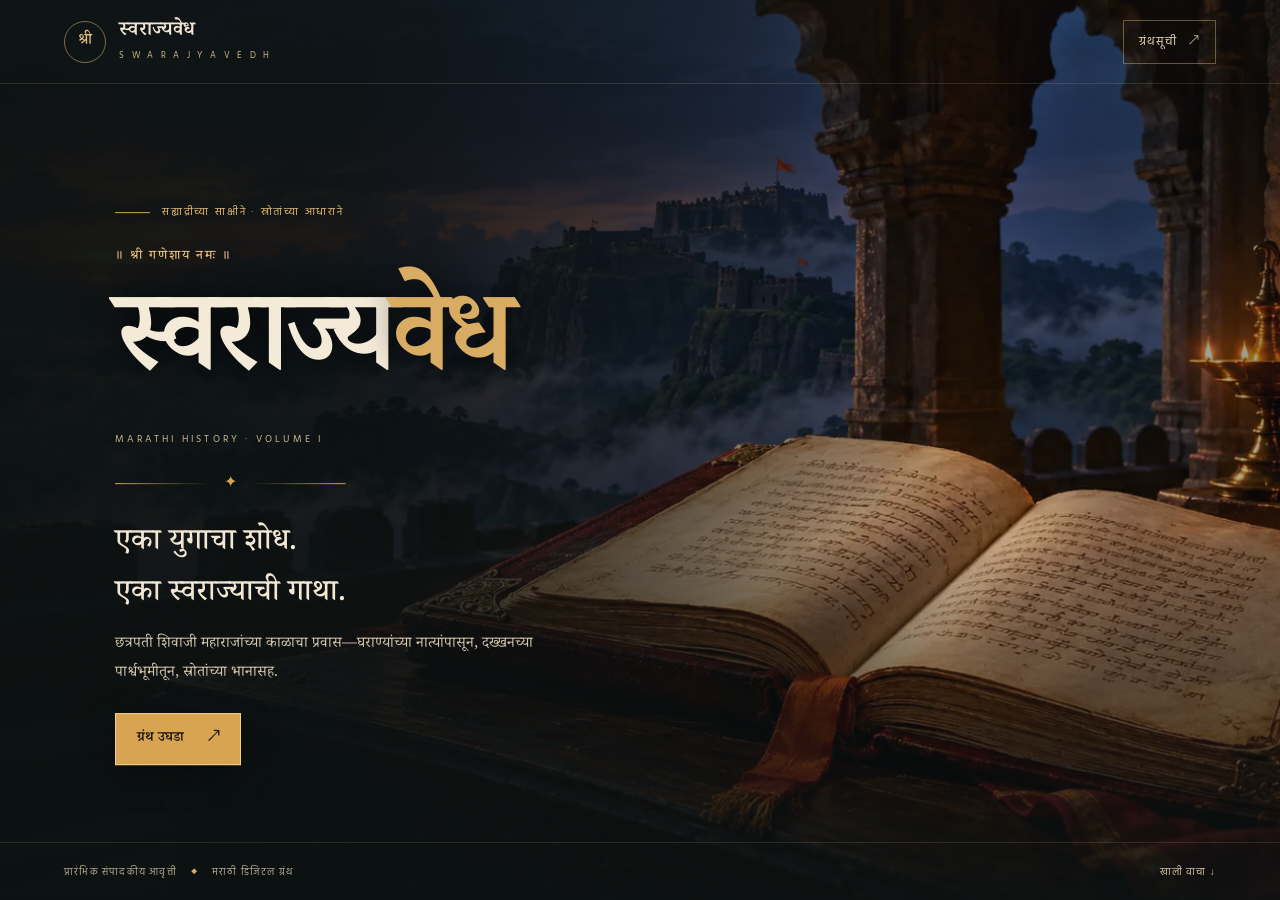
==== commit 7a2eb894: "Rebuild SWARAJYAVEDH as a Marathi turning-book experience" ====
--- a/index.html
+++ b/index.html
@@ -1,67 +1,100 @@
-<!doctype html><html lang="mr"><head><meta charset="UTF-8"><meta name="viewport" content="width=device-width,initial-scale=1"><meta name="theme-color" content="#f1e7d3"><title>स्वराज्यवेध | ऐतिहासिक अनुभव</title><link rel="preconnect" href="https://fonts.googleapis.com"><link rel="preconnect" href="https://fonts.gstatic.com" crossorigin><link href="https://fonts.googleapis.com/css2?family=Noto+Serif+Devanagari:wght@400;500;600;700&family=Hind:wght@400;500;600;700&display=swap" rel="stylesheet"><style id="critical-ui-styles">:root{--paper:#f1e7d3;--cream:#fbf5e8;--ink:#352920;--wine:#702c32;--gold:#b58b4d;--muted:#786b5c}*{box-sizing:border-box}html,body{height:100%;margin:0}body{font-family:Hind,sans-serif;background:#e8dbc3;color:var(--ink)}button,a{-webkit-tap-highlight-color:transparent}button{font:inherit;cursor:pointer}.skip{position:absolute;top:-80px;left:10px;z-index:99;background:white;padding:12px}.skip:focus{top:10px}.app{height:100dvh;min-height:440px;display:flex;flex-direction:column;background:var(--paper);overflow:hidden}.topbar{height:76px;flex:none;display:flex;align-items:center;justify-content:space-between;padding:0 clamp(18px,4vw,56px);border-bottom:1px solid #ab906855;z-index:3}.brand{display:flex;align-items:center;gap:12px;color:var(--wine);text-decoration:none;font:700 22px 'Noto Serif Devanagari',serif}.brand small{display:block;font:10px Hind,sans-serif;letter-spacing:3px;color:#776753;margin-top:2px}.emblem{height:43px;width:43px;display:grid;place-items:center;border:1px solid var(--gold);border-radius:50%;font-size:15px}.edition{font-size:13px;letter-spacing:1px;color:var(--muted)}.menu{border:1px solid #bda782;background:transparent;color:var(--wine);font-size:22px;width:44px;height:44px}.navigation{display:none;position:absolute;right:20px;top:68px;background:var(--cream);z-index:5;min-width:210px;box-shadow:0 15px 45px #34251d35;border:1px solid #cdb892;padding:10px}.navigation.open{display:grid}.navigation a{padding:11px 14px;text-decoration:none;color:var(--ink)}.navigation a:hover,.navigation a.active{background:#eadac0;color:var(--wine)}main{flex:1;min-height:0;position:relative}.view{height:100%;overflow-y:auto;overscroll-behavior:contain}.view[hidden]{display:none!important}.home{background:radial-gradient(ellipse at center 35%,#fff9eb,#f0e5ce 75%,#e8d8b8);padding:16px}.hero-frame{min-height:100%;border:1px solid #ae8c576b;outline:1px solid #ae8c5730;outline-offset:-9px;display:flex;flex-direction:column;align-items:center;justify-content:center;text-align:center;padding:34px 24px 24px}.crest{color:var(--gold);font-size:31px}.invocation{font:500 14px 'Noto Serif Devanagari',serif;color:var(--wine);margin:14px 0 30px}.overline{color:#937c60;font-size:13px;letter-spacing:2px;margin:0}.hero-frame h1{font:700 clamp(55px,9vw,125px)/1.5 'Noto Serif Devanagari',serif;color:var(--wine);margin:0;letter-spacing:-2px}.hero-frame h1 span{color:#a17a43}.latin{font-size:10px;letter-spacing:4px;color:#8c7558;margin:0}.ornament{color:var(--gold);font-size:23px;margin:18px}.tagline{font:500 clamp(22px,2.7vw,32px)/1.85 'Noto Serif Devanagari',serif;margin:0 0 15px}.subline{font-size:16px;line-height:1.85;max-width:510px;color:#756759;margin:0 0 24px}.enter{background:var(--wine);color:#fff8e9;border:0;padding:14px 23px;display:flex;gap:22px;align-items:center}.enter:hover{background:#562027}.footnote{font-size:12px;color:#8b7a66;margin:23px 0 0}.interior{background:radial-gradient(ellipse at top,#fff9ec,#f1e7d3 85%);padding:clamp(30px,6vw,90px) max(25px,calc((100vw - 930px)/2));}.eyebrow{font-size:13px;letter-spacing:2px;color:var(--wine);font-weight:700}.interior h2{font:700 clamp(31px,5vw,58px)/1.55 'Noto Serif Devanagari',serif;color:var(--wine);margin:18px 0}.lead{font:400 clamp(17px,2.3vw,22px)/1.9 'Noto Serif Devanagari',serif;max-width:730px}.exhibit{margin-top:38px;border:1px solid #cdb994;background:#fbf6eb;display:flex;gap:22px;padding:clamp(22px,4vw,40px);max-width:850px}.exhibit-mark{font-size:40px;color:var(--gold)}.exhibit h3{font:600 24px 'Noto Serif Devanagari',serif;margin:4px 0 14px}.exhibit p{line-height:1.85;color:#665b4e}.exhibit .status{font-size:13px;color:var(--wine);border-top:1px solid #d9c7aa;padding-top:12px}.actions{margin:28px 0 20px}.actions button{background:transparent;border:1px solid var(--wine);color:var(--wine);padding:12px 22px}.bottomnav{height:77px;flex:none;display:flex;align-items:stretch;justify-content:space-around;background:#fbf5e9;border-top:1px solid #d5c2a4;padding-bottom:env(safe-area-inset-bottom)}.bottomnav a{flex:1;display:flex;align-items:center;justify-content:center;flex-direction:column;gap:3px;text-decoration:none;color:#7d7165;position:relative}.bottomnav a span{font-size:24px;line-height:1}.bottomnav a small{font-size:11px}.bottomnav a.active{color:var(--wine);font-weight:700}.bottomnav a.active:before{content:'';height:3px;position:absolute;top:0;left:25%;right:25%;background:var(--wine)}@media(max-width:600px){.topbar{height:65px;padding:0 17px}.brand{font-size:19px}.brand small{font-size:8px}.emblem{height:38px;width:38px}.edition{display:none}.navigation{top:61px;right:12px}.home{padding:10px}.hero-frame{padding:22px 19px}.invocation{margin:10px 0 23px}.hero-frame h1{font-size:clamp(45px,11vw,72px)}.ornament{margin:11px}.tagline{font-size:21px}.subline{font-size:14px}.footnote{margin-top:17px}.interior{padding:28px 23px}.exhibit{gap:13px;flex-direction:column;margin-top:26px}.exhibit-mark{font-size:32px}.bottomnav{height:70px}}@media(max-height:690px){.hero-frame{justify-content:flex-start}.invocation{margin-bottom:10px}.hero-frame h1{font-size:clamp(42px,8vw,75px)}.ornament{margin:6px}.tagline{font-size:19px}.subline{font-size:13px;margin-bottom:12px}.footnote{margin-top:12px}}@media(prefers-reduced-motion:reduce){*{scroll-behavior:auto!important}}/* Royal museum entrance: visual depth without remote image dependencies */
-.home{background:radial-gradient(ellipse at 50% 33%,#fff9e8 0%,#f0e3c8 62%,#ddc7a2 100%);position:relative}
-.home:before{content:"";position:fixed;inset:0;pointer-events:none;opacity:.17;background-image:repeating-linear-gradient(0deg,transparent 0px,transparent 3px,#88633d0b 4px);z-index:0}
-.hero-frame{position:relative;isolation:isolate;overflow:hidden;background:linear-gradient(165deg,#fff8e8c9,#f7ebd4a8 52%,#e8d4ae8c);box-shadow:inset 0 0 90px #b28c5520,0 8px 35px #7e583018}
-.hero-frame:before,.hero-frame:after{content:"";position:absolute;width:50px;height:50px;border:solid #b28b5277;pointer-events:none}
-.hero-frame:before{left:11px;top:11px;border-width:2px 0 0 2px}.hero-frame:after{right:11px;bottom:11px;border-width:0 2px 2px 0}
-.royal-scene{position:relative;width:min(82%,520px);height:clamp(125px,23vh,220px);margin:0 auto 2px;flex:none;overflow:hidden;mask-image:linear-gradient(to bottom,#000 0%,#000 75%,transparent 100%)}
-.scene-sun{position:absolute;width:125px;height:125px;border-radius:50%;left:50%;top:10%;transform:translateX(-50%);background:radial-gradient(circle,#e9bf70a3,#e9bf702e 68%,transparent 70%);box-shadow:0 0 55px #e8b96850}
-.scene-ridge{position:absolute;inset:auto -10% 0;height:80%;clip-path:polygon(0 78%,10% 62%,22% 71%,35% 43%,48% 63%,60% 37%,73% 62%,86% 49%,100% 76%,100% 100%,0 100%)}
-.ridge-back{background:#9e805e55;bottom:1%;transform:scale(1.1)}.ridge-front{background:#725c4566;height:54%;clip-path:polygon(0 64%,15% 79%,30% 51%,45% 70%,60% 44%,76% 66%,89% 41%,100% 62%,100% 100%,0 100%)}
-.scene-fort{position:absolute;left:50%;bottom:29%;transform:translateX(-50%);width:47%;height:24%;background:#71563dbb;clip-path:polygon(0 25%,8% 25%,8% 0,18% 0,18% 25%,38% 25%,38% 0,49% 0,49% 25%,68% 25%,68% 0,79% 0,79% 25%,91% 25%,91% 0,100% 0,100% 100%,0 100%);filter:drop-shadow(0 2px 2px #49331d55)}
-.scene-fort i{position:absolute;bottom:0;left:45%;width:10%;height:50%;background:#f0dcb4;clip-path:polygon(50% 0,100% 35%,100% 100%,0 100%,0 35%)}
-.scene-flag{position:absolute;left:50%;bottom:53%;height:40%;border-left:2px solid #6d4a30}.scene-flag span{position:absolute;top:0;left:1px;width:42px;height:27px;background:#a85a2c;clip-path:polygon(0 0,100% 14%,68% 48%,100% 84%,0 100%);filter:drop-shadow(0 2px 1px #684a30)}
-.crest{font-size:19px;margin-top:-7px}.invocation{margin:7px 0 13px}.hero-frame h1{text-shadow:0 2px 0 #fff7e080}.ornament{display:flex;align-items:center;gap:16px;width:210px;justify-content:center}.ornament span{height:1px;background:#b58b4d80;flex:1}.tagline{font-weight:600}.enter{border:1px solid #8b4c42;box-shadow:0 5px 0 #4f22261b,0 14px 24px #63302b20;transition:transform .2s,box-shadow .2s}.enter:active{transform:translateY(2px);box-shadow:0 2px 0 #4f22261b}.footnote span{color:#b58b4d;margin:0 9px;font-size:9px}
-.interior{background:radial-gradient(ellipse at 70% 0,#fff8e9,#efe0c5 90%)}.interior h2{border-bottom:1px solid #b58b4d70;padding-bottom:16px}.exhibit{box-shadow:0 12px 38px #795a3820;position:relative}.exhibit:before{content:"";position:absolute;inset:7px;border:1px solid #b58b4d2e;pointer-events:none}
-.bottomnav{box-shadow:0 -6px 20px #4e332015;z-index:2}.bottomnav a.active{background:linear-gradient(#efe1c9,#fbf5e9)}
-@media(min-width:850px){.hero-frame{max-width:1100px;margin:auto}.royal-scene{height:210px}}
-@media(max-width:600px){.hero-frame{padding:12px 18px 14px}.royal-scene{height:clamp(116px,19vh,180px);width:95%}.invocation{font-size:12px;margin:4px 0 12px}.overline{font-size:11px;letter-spacing:1px}.hero-frame h1{font-size:clamp(44px,10.8vw,67px);line-height:1.4}.latin{font-size:9px}.ornament{margin:8px}.tagline{font-size:20px;line-height:1.6;margin-bottom:10px}.subline{font-size:13px;line-height:1.7;margin-bottom:16px}.enter{padding:12px 18px;font-size:15px}.footnote{font-size:11px;margin-top:12px}}
-@media(max-height:700px){.royal-scene{height:100px}.crest{display:none}.invocation{margin:4px 0}.tagline{font-size:18px}.subline{margin-bottom:8px}}
-@media(prefers-reduced-motion:no-preference){.scene-flag span{animation:flag-breathe 4s ease-in-out infinite alternate}@keyframes flag-breathe{from{transform:skewY(-2deg)}to{transform:skewY(3deg)}}}
-.research-tools{display:grid;gap:12px;max-width:820px;margin-top:25px}.research-tools label{font-weight:700;color:var(--wine)}.research-tools input{width:100%;border:1px solid #bea47e;background:#fffaf0;color:var(--ink);padding:13px 15px;font:16px Hind,sans-serif;border-radius:0}.filter-row{display:flex;flex-wrap:wrap;gap:8px}.filter{padding:8px 13px;border:1px solid #bda37c;background:transparent;color:var(--ink)}.filter.active{background:var(--wine);color:white;border-color:var(--wine)}.catalog-disclaimer{font-size:13px;color:#786554;max-width:800px;line-height:1.7}.source-grid{display:grid;grid-template-columns:repeat(2,minmax(0,1fr));gap:12px;max-width:850px;margin:20px 0}.source-card{display:flex;flex-direction:column;text-align:left;gap:9px;background:#fcf6e9;border:1px solid #ccb58e;padding:20px;min-height:165px;color:var(--ink)}.source-card:hover,.source-card:focus-visible,.source-card.selected{border-color:var(--wine);box-shadow:inset 4px 0 var(--wine)}.source-card strong{font:600 21px 'Noto Serif Devanagari',serif}.source-card small{font-size:14px;color:#6c6154}.source-type{font-size:12px;color:var(--wine)}.source-open{margin-top:auto;font-size:13px;color:var(--wine)}.source-inspector,.map-inspector{background:#e8d8bb;border:1px solid #c4a87a;padding:24px;max-width:850px;margin-bottom:24px}.source-inspector h3,.map-inspector h3{font:600 24px 'Noto Serif Devanagari',serif}.source-inspector p,.map-inspector p{line-height:1.8}.source-inspector .status,.map-inspector .status{font-size:13px;color:var(--wine)}.map-workspace{max-width:900px;margin:30px 0;display:grid;grid-template-columns:minmax(0,1.5fr) minmax(230px,1fr);gap:15px}.map-stage{min-height:410px;position:relative;overflow:hidden;border:1px solid #a98c5e;background:radial-gradient(circle at 65% 20%,#ead6a7,#b5ae8a 55%,#8b927c)}.map-stage:before,.map-stage:after{content:"";position:absolute;inset:0;pointer-events:none;background:repeating-linear-gradient(140deg,transparent 0 45px,#ffffff12 46px 48px)}.map-stage:after{background:linear-gradient(145deg,transparent 30%,#526d5977 31% 43%,transparent 44% 53%,#66765d88 54% 65%,transparent 66%);opacity:.6}.map-ridge{position:absolute;inset:0;background:radial-gradient(ellipse at 35% 65%,#506a5477,transparent 60%);pointer-events:none}.map-label{position:absolute;top:15px;left:15px;font-size:12px;color:#283d32;z-index:1;background:#f7eed0b9;padding:6px 10px}.fort-pin{position:absolute;left:var(--x);top:var(--y);transform:translate(-50%,-50%);border:1px solid #eee0c0;background:#703039;color:#fff7e9;padding:7px 10px;z-index:2;white-space:nowrap;font-size:13px;box-shadow:0 4px 14px #26382e55}.fort-pin span{color:#efc477}.fort-pin.selected,.fort-pin:focus-visible{outline:3px solid #eac47d;outline-offset:2px}.map-inspector{margin:0;align-self:stretch;background:#f9f0dc}@media(max-width:650px){.source-grid{grid-template-columns:1fr}.source-card{min-height:135px}.map-workspace{grid-template-columns:1fr}.map-stage{min-height:310px}.map-inspector{min-height:190px}.fort-pin{font-size:12px;padding:6px 7px}}.sr-only{position:absolute;width:1px;height:1px;padding:0;margin:-1px;overflow:hidden;clip:rect(0,0,0,0);white-space:nowrap;border:0}.manuscript{max-width:720px;margin:22px auto 38px;padding:clamp(20px,5vw,48px);background:#fff8e9;border:1px solid #cbb58b;box-shadow:0 8px 35px #614b2920;color:#443527;font-size:var(--reader-size,19px);line-height:1.95}.manuscript p{margin:0 0 1.2em}.manuscript h3{font-size:1.55em;line-height:1.45;color:#71353a;text-align:center;margin:14px 0 28px}.manuscript h4{color:#71353a;font-size:1.12em}.manuscript .invocation,.chapter-kicker{text-align:center;color:#855c35}.manuscript .invocation{font-size:1.1em}.manuscript .chapter-note{font-size:.75em;line-height:1.65;color:#786953;background:#f5ead4;padding:12px}.references{font-size:.78em;line-height:1.75;padding-left:25px}.references li{margin:0 0 10px}.reading-tools{display:flex;align-items:center;gap:10px;justify-content:center;margin:18px auto}.reading-tools button{background:#f6e8cc;color:#71353a;border:1px solid #baa075;padding:8px 15px;font-weight:700}.reading-tools span{font-size:12px;color:#74634d}@media(max-width:600px){.manuscript{margin:15px 0 30px;padding:22px 17px;font-size:var(--reader-size,18px)}.manuscript h3{font-size:1.35em}} .research-register{border-top:2px solid #c3a879;margin-top:22px;padding-top:14px}.research-register ol{padding-left:24px;font-size:.83em;line-height:1.8}.research-register li{margin-bottom:9px}.research-register h4{margin-top:25px}.claim-table>div{padding:12px;border:1px solid #d4c19d;margin:10px 0;background:#f9efd9}.claim-table strong,.claim-table span,.claim-table em{display:block}.claim-table span{font-size:.78em}.claim-table em{font-size:.72em;color:#815a36}.research-register a{color:#7a3338;text-decoration:underline} .book-toc{display:flex;flex-wrap:wrap;gap:8px;margin:14px auto;max-width:720px;align-items:center}.book-toc strong{width:100%;color:#71353a}.book-toc a{border:1px solid #c7ad80;background:#fff5df;color:#71353a;text-decoration:none;padding:7px 10px;font-size:13px}.opening-section{padding:16px 0;border-bottom:1px solid #d7c4a1;scroll-margin-top:20px}.opening-section h3{margin:8px 0 18px}.chapter-divider{text-align:center;color:#80523e;padding:28px 0}.chapter-divider span{font-size:24px} </style><link rel="stylesheet" href="cinematic.css"></head><body><a class="skip" href="#main">मुख्य मजकुराकडे जा</a><div class="app"><header class="topbar"><a href="#home" class="brand" data-route="home"><span class="emblem">श्री</span><span>स्वराज्यवेध<small>SWARAJYAVEDH</small></span></a><span class="edition">ऐतिहासिक शोधयात्रा</span><button class="menu" id="menu" aria-expanded="false" aria-controls="navigation" aria-label="नेव्हिगेशन उघडा">☰</button></header><nav id="navigation" class="navigation" aria-label="मुख्य दालने"><a href="#home" data-route="home">राजद्वार</a><a href="#archive" data-route="archive">संशोधनालय</a><a href="#timeline" data-route="timeline">कालपट</a><a href="#book" data-route="book">महाग्रंथ</a></nav><main id="main" tabindex="-1"><section class="view home" id="home" aria-labelledby="home-title"><div class="hero-frame"><p class="invocation">॥ श्री गणेशाय नमः ॥</p><p class="overline">सह्याद्रीच्या साक्षीने · इतिहासाच्या पुराव्यांसह</p><h1 id="home-title">स्वराज्य<span>वेध</span></h1><p class="latin">S W A R A J Y A V E D H</p><div class="ornament"><span></span>✦<span></span></div><p class="tagline">एका युगाचा शोध.<br>एका स्वराज्याची गाथा.</p><p class="subline">छत्रपती शिवाजी महाराजांच्या काळाकडे मराठी ग्रंथाच्या पानांतून, संदर्भ आणि स्रोतांच्या भानासह पाहा.</p><button class="enter" data-go="book">ग्रंथ उघडा <span aria-hidden="true">↗</span></button><p class="footnote">मराठी डिजिटल ग्रंथ <span>◆</span> स्रोतांच्या आधारे</p></div></section><section class="view interior" id="archive" aria-labelledby="archive-title" hidden><p class="eyebrow">दालन ०१ / संशोधनालय</p><h2 id="archive-title">इतिहास संशोधनालय</h2><p class="lead">इतिहास समजून घेण्यासाठी स्रोतांचे स्वरूप, त्यांची मर्यादा आणि पडताळणीची प्रक्रिया पाहा.</p><div class="research-tools"><label for="source-search">स्रोत शोधा</label><input id="source-search" type="search" placeholder="उदा. बखर, पत्रे, शकावली" autocomplete="off"><div class="filter-row" role="group" aria-label="स्रोत प्रकार"><button class="filter active" data-filter="all" aria-pressed="true">सर्व</button><button class="filter" data-filter="chronicle" aria-pressed="false">कालवृत्त</button><button class="filter" data-filter="literature" aria-pressed="false">ग्रंथ</button><button class="filter" data-filter="letters" aria-pressed="false">पत्रे</button></div></div><p class="catalog-disclaimer">स्रोतांची ही परिचयात्मक यादी आहे. प्रत्यक्ष दस्तऐवज, पृष्ठसंदर्भ आणि दाव्यांची पडताळणी अद्याप जोडलेली नाही.</p><div class="source-grid" id="source-grid"><button class="source-card" data-type="chronicle" data-source="jedhe"><span class="source-type">कालवृत्त</span><strong>जेधे शकावली</strong><small>कालक्रम तपासण्यासाठी वापरला जाणारा स्रोत</small><span class="source-open">माहिती पाहा ↗</span></button><button class="source-card" data-type="literature" data-source="shivbharat"><span class="source-type">ग्रंथ</span><strong>शिवभारत</strong><small>परमानंदकृत दरबारी काव्यग्रंथ</small><span class="source-open">माहिती पाहा ↗</span></button><button class="source-card" data-type="chronicle" data-source="sabhasad"><span class="source-type">बखर</span><strong>सभासद बखर</strong><small>शिवचरित्राच्या अभ्यासातील एक ऐतिहासिक स्रोत</small><span class="source-open">माहिती पाहा ↗</span></button><button class="source-card" data-type="letters" data-source="letters"><span class="source-type">पत्रव्यवहार</span><strong>शिवकालीन पत्रे</strong><small>प्रामाणिकता व दिनांक पडताळून अभ्यासायचे दस्तऐवज</small><span class="source-open">माहिती पाहा ↗</span></button></div><p id="no-results" hidden>या शोधाशी जुळणारा स्रोत सापडला नाही.</p><aside class="source-inspector" id="source-inspector" aria-live="polite"><p class="eyebrow">स्रोत निरीक्षक</p><h3 id="inspector-title">स्रोत निवडा</h3><p id="inspector-body">वरील स्रोतावर स्पर्श करून त्याचे स्वरूप आणि संशोधनातील मर्यादा समजून घ्या.</p><p class="status" id="inspector-status">ही यादी पडताळलेला डिजिटल अभिलेख नाही.</p></aside></section><section class="view interior" id="timeline" aria-labelledby="timeline-title" hidden><p class="eyebrow">दालन ०३ / कालक्रम</p><h2 id="timeline-title">शिवकालपट</h2><p class="lead">घटना, निर्णय, व्यक्ती आणि त्यांचे परिणाम एका पडताळलेल्या कालरेषेत पाहण्यासाठी नियोजित दालन.</p><div class="exhibit"><span class="exhibit-mark">◷</span><div><h3>कालरेषेची ऐतिहासिक पडताळणी</h3><p>स्रोतांतील तारखा आणि घटनाक्रमांची तुलना पूर्ण झाल्यानंतर येथे परस्परसंवादी कालपट प्रकाशित केला जाईल.</p><p class="status">स्थिती : नियोजित · कोणताही अप्रमाणित कालक्रम प्रकाशित नाही</p></div></div><div class="actions"><button data-go="book">पुढील दालन : महाग्रंथ →</button></div></section><section class="view interior" id="book" aria-labelledby="book-title" hidden><div class="book-head"><div><p class="eyebrow">दालन ०४ / मराठी महाग्रंथ</p><h2 id="book-title">शिवचरित्र महाग्रंथ</h2></div><p class="lead">पुराव्यांच्या आधारावर लिहिलेला स्वतंत्र मराठी इतिहासग्रंथ. अध्याय १ चा संपादकीय मसुदा आणि स्रोतपडताळणी नोंदवही. अंतिम प्रमाणित लेखन अद्याप प्रकाशित नाही.</p></div><div class="reading-tools" aria-label="वाचन पर्याय"><button id="font-down" type="button" aria-label="अक्षरे लहान करा">अ−</button><button id="font-up" type="button" aria-label="अक्षरे मोठी करा">अ+</button><span id="reading-progress" role="status">वाचन सुरू करा</span></div><nav class="book-toc" aria-label="ग्रंथाची सुरुवात"><strong>ग्रंथप्रवेश</strong><a href="#why-read">हा ग्रंथ का वाचावा?</a><a href="#preface">प्रस्तावना</a><a href="#before-shivaji">शिवजन्मापूर्वीचा दख्खन</a><a href="#families">भोसले व जाधव घराणे</a><a href="#parents">शहाजीराजे आणि जिजाऊसाहेब</a><a href="#chapter-start">पहिला अध्याय</a></nav><article class="manuscript" id="chapter-one"><p class="invocation">॥ श्री गणेशाय नमः ॥</p><section id="why-read" class="opening-section"><p class="chapter-kicker">ग्रंथप्रवेश · वाचकांसाठी</p><h3>हा ग्रंथ का वाचावा?</h3><p>छत्रपती शिवाजी महाराजांचे नाव घेतले की पराक्रम, गडकोट आणि स्वराज्य यांची आठवण होते. पण इतिहास केवळ विजयांच्या कथांनी समजत नाही. एखादे राज्य उभे राहण्यासाठी त्या काळातील राजकीय संघर्ष, लोकांचे जीवन, जमिनीची व्यवस्था, किल्ल्यांचे महत्त्व, व्यापाराचे मार्ग आणि अनेक पिढ्यांचे प्रयत्न समजून घ्यावे लागतात.</p><p>हा ग्रंथ शिवाजी महाराजांचे कार्य त्यांच्या काळाच्या संदर्भात समजून घेण्यासाठी आहे. शिवाजी महाराज कोण होते, त्यांनी कोणत्या परिस्थितीत स्वराज्य उभारले, त्यांचे सहकारी कोण होते आणि त्यांच्या निर्णयांचे परिणाम काय झाले, या प्रश्नांचा शोध येथे घेतला जाईल. स्तुती आणि चिकित्सक इतिहासलेखन यांतील फरक जपणे ही या ग्रंथाची भूमिका आहे.</p><p>वाचकाने प्रत्येक विधान निर्विवाद सत्य मानावे, अशी अपेक्षा नाही. उलट, प्रश्न विचारावेत, स्रोत तपासावेत आणि वेगवेगळ्या नोंदींतील मतभेद समजून घ्यावेत, हीच या वाचनाची खरी सुरुवात आहे.</p></section><section id="preface" class="opening-section"><p class="chapter-kicker">लेखकीय भूमिका</p><h3>प्रस्तावना</h3><p>छत्रपती शिवाजी महाराज हे सतराव्या शतकातील मराठा राज्याचे संस्थापक आणि १६७४ मध्ये रायगडावर राज्याभिषेक झालेले शासक होते. त्यांच्या जीवनाचा मागोवा घेताना केवळ त्यांच्या कारकिर्दीपासून सुरुवात करणे अपुरे ठरते. कारण त्यांच्याआधीचा दख्खन, शहाजीराजांची कारकीर्द, जाधव-भोसले घराण्यांचे संबंध आणि जिजाबाईंचे जीवन या सर्वांमधून स्वराज्याच्या उदयाची पार्श्वभूमी समोर येते.</p><p>या ग्रंथात शकावल्या, बखरी, पत्रव्यवहार, दरबारी साहित्य, फारसी वृत्तांत आणि युरोपीय नोंदी यांचा चिकित्सक तुलनात्मक अभ्यास करण्याचा उद्देश आहे. जेथे पुरावे स्पष्ट नाहीत, तेथे तशी नोंद दिली जाईल. लोकपरंपरा आणि साहित्यिक कल्पना यांना दस्तऐवजी इतिहासाचे रूप दिले जाणार नाही.</p><p class="chapter-note">संपादकीय स्थिती: ही प्रारंभिक प्रस्तावना आहे. आधीच्या ShivVedh संशोधन-संग्रहाशी तुलना आणि स्रोतांचे पृष्ठनिहाय संदर्भ जोडणे बाकी आहे.</p></section><section id="before-shivaji" class="opening-section"><p class="chapter-kicker">पार्श्वभूमी · शिवजन्मापूर्वी</p><h3>दख्खनची परिस्थिती</h3><p>सोळाव्या शतकाच्या अखेरीस आणि सतराव्या शतकाच्या आरंभी दख्खनमध्ये अहमदनगरची निजामशाही, विजापूरची आदिलशाही आणि गोलकोंड्याची कुतुबशाही अशा सत्तांचा प्रभाव होता. उत्तरेकडील मुघल साम्राज्याचा दख्खनमधील हस्तक्षेपही वाढत होता. सत्तांमधील मैत्री, संघर्ष आणि बदलत्या निष्ठा यांचा परिणाम स्थानिक सरदारांपासून ग्रामीण समाजापर्यंत पोहोचत असे.</p><p>या प्रदेशातील देशमुख, वतनदार, सैनिकी अधिकारी आणि किल्लेदार यांची भूमिका महत्त्वाची होती. सत्ता बदलली तरी जमीन, महसूल, संरक्षण आणि स्थानिक संबंध यांचे प्रश्न कायम राहत. या गुंतागुंतीच्या राजकीय जगात भोसले आणि जाधव घराण्यांचा इतिहास घडत होता.</p></section><section id="families" class="opening-section"><p class="chapter-kicker">वंशपरंपरा आणि राजकीय संबंध</p><h3>भोसले आणि जाधव घराणे</h3><p>भोसले घराण्याच्या इतिहासात मालोजीराजे भोसले आणि त्यांचे पुत्र शहाजीराजे यांचे स्थान महत्त्वाचे आहे. दख्खनच्या बदलत्या राजकारणात सैनिकी सेवा, जहागिरी आणि स्थानिक प्रभाव यांच्या माध्यमातून या घराण्याची कारकीर्द पुढे आली. घराण्याच्या प्राचीन उत्पत्तीविषयी आढळणाऱ्या सर्व दाव्यांना समान ऐतिहासिक पुरावा उपलब्ध आहे असे गृहीत धरता येत नाही.</p><p>जाधव घराणे सिंदखेडराजा परिसराशी संबंधित होते. लखुजी जाधवराव हे या घराण्यातील महत्त्वाचे सरदार होते. त्यांच्या कन्या जिजाबाई यांचा विवाह शहाजीराजांशी झाला. या नात्यामुळे दोन घराण्यांचा इतिहास जोडला गेला; मात्र त्यांच्या राजकीय संबंधांचा तपशील काळानुसार बदलत गेला. वंशपरंपरेतील आख्यायिका आणि समकालीन नोंदी यांची तुलना करणे आवश्यक आहे.</p></section><section id="parents" class="opening-section"><p class="chapter-kicker">शिवाजी महाराजांचे आई-वडील</p><h3>शहाजीराजे आणि जिजाऊसाहेब</h3><p>शहाजीराजे भोसले यांची कारकीर्द निजामशाही आणि आदिलशाही यांच्याशी निगडित दख्खनच्या व्यापक राजकीय संघर्षांतून घडली. त्यांची भूमिका समजून घेताना आजच्या स्थिर राजकीय सीमांची कल्पना त्या काळावर लादता येत नाही. तत्कालीन सैनिकी सेवा, सत्तांतर आणि जहागिरी यांचा स्वतंत्र अभ्यास आवश्यक आहे.</p><p>जिजाबाई, ज्यांना आदराने जिजाऊसाहेब किंवा आऊसाहेब म्हटले जाते, त्या लखुजी जाधवराव यांच्या कन्या आणि शहाजीराजांच्या पत्नी होत्या. शिवाजी महाराजांच्या जीवनात त्यांचे स्थान महत्त्वाचे आहे. त्यांच्या व्यक्तिमत्त्वाविषयीच्या लोकप्रिय कथांबरोबरच उपलब्ध ऐतिहासिक नोंदींचा विचार केला पाहिजे. त्यांच्या प्रत्येक कथित संवादाला किंवा घटनेला समकालीन पुरावा आहे असे या ग्रंथात मानले जाणार नाही.</p><p>या पार्श्वभूमीनंतरच शिवजन्म, बालपण आणि पुढील स्वराज्यनिर्मितीचा इतिहास अधिक अर्थपूर्णपणे उलगडतो.</p></section><div id="chapter-start" class="chapter-divider"><span>✥</span><p>येथून पहिला अध्याय सुरू होतो</p></div><p class="invocation">॥ श्री गणेशाय नमः ॥</p><p class="chapter-kicker">खंड पहिला · स्वराज्याची पहाट</p><h3>अध्याय १ : सह्याद्री, दख्खन आणि नव्या स्वराज्याची पार्श्वभूमी</h3><p class="chapter-note">संपादकीय मसुदा · शिववेधमधील पूर्वीचे संशोधन आणि हस्तलिखित यांच्याशी समन्वय बाकी आहे. खालील लेखन अंतिम, स्रोतप्रमाणित अध्याय नाही. काल्पनिक संवाद किंवा नोंदी तयार केलेल्या नाहीत.</p><p>सह्याद्रीच्या रांगा पश्चिम भारताच्या इतिहासात केवळ भौगोलिक पार्श्वभूमी नव्हत्या. उंच डोंगर, खोल दऱ्या, घाटवाटा आणि समुद्रकिनाऱ्याकडे उतरणारा कोकण यांमुळे या प्रदेशातील वाहतूक, संरक्षण आणि राजकीय हालचालींना विशिष्ट आकार मिळाला. गड आणि त्यांना जोडणाऱ्या मार्गांचे महत्त्व समजून घेतल्याशिवाय शिवकालीन महाराष्ट्राचा अभ्यास पूर्ण होत नाही.</p><p>सतराव्या शतकाच्या आरंभी दख्खनमधील राजकीय परिस्थिती अनेक सत्तांच्या परस्पर संबंधांनी घडत होती. अहमदनगरची निजामशाही, विजापूरची आदिलशाही आणि उत्तरेकडून वाढणारा मुघल प्रभाव या व्यापक चौकटीत स्थानिक सरदार, वतनदार, किल्लेदार आणि ग्रामीण समाज आपापल्या भूमिका बजावत होते. त्यामुळे पुढे घडलेल्या स्वराज्यनिर्मितीला एका घटनेत किंवा एका व्यक्तीच्या निर्णयात सामावून घेणे इतिहासदृष्ट्या अपुरे ठरेल.</p><p>शिवाजी महाराजांचा जन्म शिवनेरी येथे झाला, ही त्यांच्या जीवनचरित्रातील मूलभूत ऐतिहासिक नोंद आहे. मात्र जन्मतारखेच्या नोंदी आणि विविध स्रोतांच्या कालगणना यांचा अभ्यास करताना इतिहासकारांनी केलेल्या चिकित्सक चर्चेला महत्त्व आहे. म्हणून या ग्रंथात प्रत्येक महत्त्वाच्या घटनेची तारीख वापरताना तिच्या स्रोताची नोंद देण्याचा प्रयत्न केला जाईल.</p><p>शहाजीराजे भोसले यांची दख्खनच्या राजकारणातील कारकीर्द आणि जिजाबाईंचे स्थान या दोन्हींचा विचार शिवाजी महाराजांच्या आरंभीच्या आयुष्याच्या संदर्भात करावा लागतो. तथापि, त्यांच्या व्यक्तिमत्त्वाविषयी प्रचलित असलेल्या प्रत्येक कथेला समकालीन दस्तऐवजी आधार आहेच असे मानता येत नाही. लोकप्रिय परंपरा, उत्तरकालीन बखरी आणि समकालीन नोंदी यांतील फरक येथे जाणीवपूर्वक राखला आहे.</p><p>या पहिल्या अध्यायाचा हेतू युद्धांचे वर्णन करणे नाही. तो त्या भूमीची आणि राजकीय जगाची ओळख करून देणे आहे, ज्यात पुढे स्वराज्याचा विचार कृतीत उतरला. पुढील अध्यायात बालपण, पुणे परिसर आणि आरंभीच्या घडामोडींचे स्वतंत्र स्रोतपरीक्षण केले जाईल.</p><h4>संशोधनाचा मूळ आधार · पूर्वी ठरलेली साधने</h4><p class="chapter-note">महत्त्वाची नोंद: ही स्रोत-नोंदवही म्हणजे त्या ग्रंथांचे प्रत्यक्ष पृष्ठनिहाय वाचन पूर्ण झाले असा दावा नाही. मूळ शिववेधमधील हस्तलिखित, पत्रे आणि बखरी यांची तुलना झाल्यावरच वाक्यनिहाय प्रमाणित आवृत्ती तयार होईल.</p><div class="research-register"><h4>प्राथमिक व आरंभीची साधने</h4><ol><li><strong>जेधे शकावली</strong> · कालक्रम; मूळ नोंद, आवृत्ती व दिनांक पडताळणे बाकी.</li><li><strong>शिवभारत</strong> · दरबारी संस्कृत काव्य; आश्रयदात्याचा दृष्टिकोन स्वतंत्र नोंदवणे आवश्यक.</li><li><strong>सभासद बखर</strong> · आरंभीची चरित्रपर बखर; लेखनकाल व इतर स्रोतांशी तुलना आवश्यक.</li><li><strong>शिवकालीन पत्रसारसंग्रह व मराठी कागदपत्रे</strong> · पत्राचा दिनांक, मूळ/प्रत, संपादक आणि दस्तऐवज क्रमांक नोंदणे आवश्यक.</li><li><strong>फारसी साधने व मुघल वृत्तांत</strong> · मूळ शब्दप्रयोग आणि अनुवादातील फरक तपासणे आवश्यक.</li><li><strong>पोर्तुगीज, डच व इंग्रजी समकालीन नोंदी</strong> · पत्रव्यवहार, व्यापार व लष्करी निरीक्षणांचे स्वतंत्र परीक्षण आवश्यक.</li></ol><h4>संशोधन व आधुनिक इतिहासलेखन</h4><ol><li>गजानन भास्कर मेहेंदळे · <em>श्री राजा शिवछत्रपती</em></li><li>जदुनाथ सरकार · <em>Shivaji and His Times</em></li><li>गो. स. सरदेसाई · मराठा इतिहासावरील संशोधन</li><li>अ. रा. कुलकर्णी · शिवकालीन समाज व इतिहासावरील अभ्यास</li><li>Stewart Gordon · <em>The Marathas 1600–1818</em></li><li>वि. का. राजवाडे · ऐतिहासिक साधनसंग्रह</li></ol><h4>पुरावा वर्गीकरण</h4><p><strong>प्रमाणित:</strong> स्वतंत्र आधार आणि तपशील पडताळलेले. <strong>संभाव्य:</strong> आधार आहे, पण निश्चितता अपुरी. <strong>विवादित:</strong> स्रोतांत मतभेद. <strong>लोकपरंपरा:</strong> ऐतिहासिक पुरावा म्हणून न मांडलेली प्रचलित कथा. <strong>साहित्यिक पुनर्निर्मिती:</strong> लेखकाची स्पष्टपणे चिन्हांकित मांडणी.</p><h4>अध्याय १ : पडताळणी नोंदवही</h4><div class="claim-table"><div><strong>सह्याद्री, घाटवाटा व कोकणाचा राजकीय संदर्भ</strong><span>संदर्भ शोध: प्रादेशिक भूगोल, गड व प्रशासनावरील संशोधन</span><em>स्थिती: सामान्य ऐतिहासिक पार्श्वभूमी; पृष्ठसंदर्भ बाकी</em></div><div><strong>निजामशाही, आदिलशाही व मुघल सत्तासंबंध</strong><span>संदर्भ शोध: फारसी नोंदी, मेहेंदळे, सरकार, सरदेसाई</span><em>स्थिती: स्वतंत्र स्रोत-तुलना बाकी</em></div><div><strong>शिवनेरी जन्मस्थळ आणि जन्मतारखेची चर्चा</strong><span>संदर्भ शोध: शकावली, बखर व आधुनिक कालगणना अभ्यास</span><em>स्थिती: दिनांक व आवृत्ती पडताळणी बाकी</em></div><div><strong>शहाजीराजे, जिजाबाई आणि प्रारंभीचे सामाजिक संदर्भ</strong><span>संदर्भ शोध: शिवभारत, पत्रसंग्रह, आधुनिक संशोधन</span><em>स्थिती: कथन आणि दस्तऐवजी आधार वेगळे करणे बाकी</em></div></div><p class="chapter-note">मूळ हस्तलिखित व संशोधनाचे संदर्भ: <a href="https://github.com/Swapnild007/ShivVedh" target="_blank" rel="noopener noreferrer">ShivVedh repository</a> · <a href="https://github.com/Swapnild007/ShivVedh/pull/2" target="_blank" rel="noopener noreferrer">संपादकीय हस्तलिखित PR #2</a>. या दुव्यांतील सामग्री SWARAJYAVEDH मध्ये अद्याप प्रत्यक्ष समाविष्ट किंवा पूर्ण पडताळलेली नाही. आधीचे प्रमाणित लेखन न पुसता समन्वय करणे आवश्यक.</p></div></article><div class="actions"><button data-go="archive">स्रोतांचे दालन पाहा →</button></div></section></main><div class="bottomnav" aria-label="दालन निवड"><a href="#home" data-route="home"><span>⌂</span><small>राजद्वार</small></a><a href="#archive" data-route="archive"><span>▤</span><small>संशोधन</small></a><a href="#timeline" data-route="timeline"><span>◷</span><small>कालपट</small></a><a href="#book" data-route="book"><span>▣</span><small>ग्रंथ</small></a></div></div><script>(()=>{'use strict';const routes=['home','archive','timeline','book'];const nav=document.getElementById('navigation');const menu=document.getElementById('menu');const main=document.getElementById('main');function navigate(id){if(!routes.includes(id))id='home';for(const name of routes){const section=document.getElementById(name);section.hidden=name!==id;if(name===id)section.scrollTop=0;}document.querySelectorAll('[data-route]').forEach(a=>{const active=a.dataset.route===id;a.classList.toggle('active',active);if(active)a.setAttribute('aria-current','page');else a.removeAttribute('aria-current')});nav.classList.remove('open');menu.setAttribute('aria-expanded','false');menu.setAttribute('aria-label','नेव्हिगेशन उघडा');document.title=(id==='home'?'स्वराज्यवेध':document.getElementById(id).querySelector('h2').textContent)+' | SWARAJYAVEDH';main.focus({preventScroll:true})}function sync(){navigate(location.hash.slice(1)||'home')}menu.addEventListener('click',()=>{const expanded=menu.getAttribute('aria-expanded')==='true';nav.classList.toggle('open',!expanded);menu.setAttribute('aria-expanded',String(!expanded));menu.setAttribute('aria-label',expanded?'नेव्हिगेशन उघडा':'नेव्हिगेशन बंद करा')});document.querySelectorAll('[data-go]').forEach(b=>b.addEventListener('click',()=>{location.hash=b.dataset.go;if(location.hash==='#'+b.dataset.go)navigate(b.dataset.go)}));window.addEventListener('hashchange',sync);sync()})();(()=>{const details={jedhe:['जेधे शकावली','घटनांचा कालक्रम तपासण्यासाठी अभ्यासला जाणारा स्रोत. नोंदींचा अर्थ लावताना इतर स्वतंत्र पुराव्यांशी तारखा आणि संदर्भ तपासणे आवश्यक आहे.'],shivbharat:['शिवभारत','कविंद्र परमानंद यांच्याशी संबंधित दरबारी संस्कृत काव्य. राजाश्रयी साहित्याचा दृष्टिकोन लक्षात घेऊन त्यातील वर्णनांचा चिकित्सक वापर करणे आवश्यक आहे.'],sabhasad:['सभासद बखर','शिवचरित्रावरील महत्त्वाची बखर; लेखनकाळ, आश्रय आणि कथनपद्धती समजून घेऊन इतर स्रोतांशी तुलना करणे आवश्यक आहे.'],letters:['शिवकालीन पत्रे','पत्रांचे मूळ, प्रतिलिपी, दिनांक, भाषा, संपादन आणि संदर्भ पडताळल्याशिवाय त्यावरून निश्चित ऐतिहासिक निष्कर्ष काढता येत नाहीत.']};const cards=[...document.querySelectorAll('.source-card')];const search=document.getElementById('source-search');let filter='all';function apply(){let visible=0;const q=search.value.trim().toLocaleLowerCase('mr');cards.forEach(c=>{const match=(filter==='all'||c.dataset.type===filter)&&c.textContent.toLocaleLowerCase('mr').includes(q);c.hidden=!match;if(match)visible++});document.getElementById('no-results').hidden=visible!==0}search.addEventListener('input',apply);document.querySelectorAll('[data-filter]').forEach(b=>b.addEventListener('click',()=>{filter=b.dataset.filter;document.querySelectorAll('[data-filter]').forEach(x=>{x.classList.toggle('active',x===b);x.setAttribute('aria-pressed',String(x===b))});apply()}));cards.forEach(c=>c.addEventListener('click',()=>{cards.forEach(x=>x.classList.toggle('selected',x===c));const d=details[c.dataset.source];document.getElementById('inspector-title').textContent=d[0];document.getElementById('inspector-body').textContent=d[1];document.getElementById('inspector-status').textContent='स्रोत परिचय · मूळ मजकूर व पृष्ठसंदर्भ अद्याप जोडलेले नाहीत.'}));const forts={rajgad:['राजगड','पुणे जिल्ह्यातील ऐतिहासिक डोंगरी किल्ला. स्वराज्याच्या आरंभीच्या इतिहासात महत्त्वाचा.'],torna:['तोरणा','पुणे जिल्ह्यातील दुर्ग. शिवाजी महाराजांच्या आरंभीच्या स्वराज्यउभारणीशी संबंधित.'],raigad:['रायगड','रायगड जिल्ह्यातील दुर्ग. शिवाजी महाराजांच्या राज्याभिषेकाशी संबंधित ऐतिहासिक स्थळ.'],pratapgad:['प्रतापगड','सातारा जिल्ह्यातील किल्ला. १६५९ मधील अफजलखान भेटीच्या इतिहासाशी संबंधित.']};document.querySelectorAll('[data-fort]').forEach(b=>b.addEventListener('click',()=>{document.querySelectorAll('[data-fort]').forEach(x=>x.classList.toggle('selected',x===b));const d=forts[b.dataset.fort];document.getElementById('fort-title').textContent=d[0];document.getElementById('fort-description').textContent=d[1]}))})();</script><script>(()=>{const a=document.getElementById('chapter-one'),status=document.getElementById('reading-progress');let size=18;document.getElementById('font-up')?.addEventListener('click',()=>{size=Math.min(26,size+2);a.style.setProperty('--reader-size',size+'px')});document.getElementById('font-down')?.addEventListener('click',()=>{size=Math.max(14,size-2);a.style.setProperty('--reader-size',size+'px')});a.addEventListener('scroll',()=>{const max=a.scrollHeight-a.clientHeight;if(max>0)status.textContent='वाचन '+Math.round(a.scrollTop/max*100)+'%'});status.textContent='अध्याय १ · मसुदा';})();</script><script>
-(()=>{'use strict';
-const book=document.getElementById('book'),article=document.getElementById('chapter-one');
-if(!book||!article)return;
-const sections={
-why:article.querySelector('#why-read'),preface:article.querySelector('#preface'),
-deccan:article.querySelector('#before-shivaji'),bhosale:article.querySelector('#families'),
-parents:article.querySelector('#parents')
-};
-const oldNav=book.querySelector('.book-toc');if(oldNav)oldNav.remove();
-const original=article.innerHTML;
-const bhosale=sections.bhosale?sections.bhosale.innerHTML:'';
-const deccan=sections.deccan?sections.deccan.innerHTML:'';
-const parents=sections.parents?sections.parents.innerHTML:'';
-const intro=sections.why?sections.why.innerHTML:'';
-const preface=sections.preface?sections.preface.innerHTML:'';
-const opening=article.querySelector('.invocation')?.outerHTML||'';
-const manuscriptStart=original.indexOf('<div id="chapter-start"');
-const chapterContent=manuscriptStart>=0?original.slice(original.indexOf('</div>',manuscriptStart)+6):original;
-const familyNote='<p class="chapter-note">वंशवेल ही सध्या निवडक, उपलब्ध ऐतिहासिक नातेसंबंधांची रचना आहे. संपूर्ण वंशावळ, इतर शाखा आणि कालक्रम यांची स्रोतांशी पडताळणी बाकी आहे.</p>';
-const bhosaleTree='<div class="family-tree" role="group" aria-label="भोसले घराण्याची निवडक वंशवेल"><div class="tree-person">मालोजीराजे भोसले</div><div class="tree-line"></div><div class="tree-person">शहाजीराजे भोसले</div><div class="tree-line"></div><div class="tree-person">छत्रपती शिवाजी महाराज</div></div>';
-const jadhavTree='<div class="family-tree" role="group" aria-label="जाधव घराण्याची निवडक वंशवेल"><div class="tree-person">लखुजी जाधवराव</div><div class="tree-line"></div><div class="tree-person">जिजाबाई (जिजाऊसाहेब)</div><div class="tree-line"></div><div class="tree-person">छत्रपती शिवाजी महाराज</div></div>';
-const pages=[
-['why','हा ग्रंथ का वाचावा?',intro],
-['preface','प्रस्तावना',preface],
-['bhosale','भोसले घराणे आणि वंशवेल',bhosale+'<h4>भोसले घराण्याची निवडक वंशवेल</h4>'+bhosaleTree+familyNote],
-['jadhav','जाधव घराणे आणि वंशवेल','<p>सिंदखेडराजा परिसराशी संबंधित जाधव घराणे दख्खनच्या राजकीय इतिहासात महत्त्वाचे होते. लखुजी जाधवराव यांच्या कन्या जिजाबाई यांचा विवाह शहाजीराजे भोसले यांच्याशी झाला. या नात्यामुळे दोन घराण्यांच्या इतिहासाला एक महत्त्वाचा दुवा मिळतो.</p><p>मात्र घराण्याच्या प्राचीन उत्पत्तीविषयीच्या कथा, वंशपरंपरेचे दावे आणि त्या काळातील राजकीय संबंध यांची स्वतंत्र स्रोतपडताळणी आवश्यक आहे. या पानावर अप्रमाणित पिढ्यांची नावे भरून वंशवेल मोठी केलेली नाही.</p><h4>जाधव घराण्याची निवडक वंशवेल</h4>'+jadhavTree+familyNote],
-['parents','शहाजीराजे आणि जिजाऊसाहेब',parents],
-['deccan','शिवजन्मापूर्वीचा दख्खन',deccan],
-['chapter','खंड पहिला · अध्याय १',chapterContent]
-];
-const pageArea=document.createElement('div');pageArea.className='reader-pages';pageArea.id='reader-pages';
-const toc=document.createElement('nav');toc.className='reader-index';toc.setAttribute('aria-label','ग्रंथाची अनुक्रमणिका');
-toc.innerHTML='<span>अनुक्रमणिका</span>'+pages.map((p,i)=>'<button type="button" data-reader-page="'+i+'">'+String(i+1).padStart(2,'0')+' · '+p[1]+'</button>').join('');
-const controls=document.createElement('div');controls.className='reader-pagination';controls.innerHTML='<button type="button" id="reader-prev">← मागील पान</button><span id="reader-count" aria-live="polite"></span><button type="button" id="reader-next">पुढील पान →</button>';
-article.replaceWith(pageArea);pageArea.before(toc);pageArea.after(controls);
-let active=0;
-function showPage(i){active=Math.max(0,Math.min(pages.length-1,i));const p=pages[active];pageArea.innerHTML='<article class="manuscript reader-page">'+opening+'<p class="chapter-kicker">स्वराज्यवेध · '+String(active+1).padStart(2,'0')+'</p><h3>'+p[1]+'</h3>'+p[2]+'</article>';controls.querySelector('#reader-count').textContent='पान '+(active+1)+' / '+pages.length;controls.querySelector('#reader-prev').disabled=active===0;controls.querySelector('#reader-next').disabled=active===pages.length-1;toc.querySelectorAll('button').forEach((b,n)=>{b.classList.toggle('active',n===active);b.setAttribute('aria-current',n===active?'page':'false')});book.scrollTop=0;pageArea.scrollIntoView({block:'start',behavior:'instant'});}
-toc.addEventListener('click',e=>{const b=e.target.closest('[data-reader-page]');if(b)showPage(Number(b.dataset.readerPage))});
-controls.querySelector('#reader-prev').onclick=()=>showPage(active-1);controls.querySelector('#reader-next').onclick=()=>showPage(active+1);
-const oldTools=book.querySelector('.reading-tools');if(oldTools)oldTools.remove();
-const status=document.getElementById('reading-progress');if(status)status.textContent='';
-const style=document.createElement('style');style.textContent='.family-tree{display:flex;flex-direction:column;align-items:center;padding:20px 6px;background:#f4e9d2;border:1px solid #cfb98f;margin:20px 0}.tree-person{background:#fff8e9;border:1px solid #a98c5c;padding:12px 16px;text-align:center;font-weight:700;max-width:100%;color:#6e3439}.tree-line{height:26px;border-left:2px solid #ab8c58}';document.head.appendChild(style);
-const first=book.querySelector('.lead');if(first)first.textContent='ग्रंथप्रवेशापासून स्वतंत्र पानांमध्ये वाचा. प्रत्येक पानानंतर पुढील पान उघडा; संशोधन व कालपट स्वतंत्र दालनांत उपलब्ध आहेत.';
-showPage(0);
-})();
-</script><script src="completion.js"></script><script src="cinematic.js"></script></body></html>+<!doctype html>
+<html lang="mr">
+<head>
+  <meta charset="UTF-8">
+  <meta name="viewport" content="width=device-width, initial-scale=1, viewport-fit=cover">
+  <meta name="theme-color" content="#111513">
+  <meta name="description" content="छत्रपती शिवाजी महाराजांच्या काळाचा स्रोताधारित मराठी ग्रंथप्रवास.">
+  <title>स्वराज्यवेध · एक मराठी ऐतिहासिक ग्रंथ</title>
+  <link rel="preconnect" href="https://fonts.googleapis.com">
+  <link rel="preconnect" href="https://fonts.gstatic.com" crossorigin>
+  <link href="https://fonts.googleapis.com/css2?family=Hind:wght@400;500;600;700&family=Noto+Serif+Devanagari:wght@400;500;600;700&display=swap" rel="stylesheet">
+  <link rel="stylesheet" href="styles.css">
+</head>
+<body>
+  <main id="app">
+    <section class="cover-screen" id="cover" aria-labelledby="cover-title">
+      <div class="cover-art" aria-hidden="true"></div>
+      <div class="cover-vignette" aria-hidden="true"></div>
+      <header class="cover-header">
+        <a class="brand" href="#cover" aria-label="स्वराज्यवेध मुखपृष्ठ">
+          <span class="brand-seal" aria-hidden="true">श्री</span>
+          <span class="brand-name">स्वराज्यवेध<small>S W A R A J Y A V E D H</small></span>
+        </a>
+        <button class="icon-button cover-sources" id="cover-sources" type="button" aria-label="स्रोतपरिचय उघडा">ग्रंथसूची <span aria-hidden="true">↗</span></button>
+      </header>
+      <div class="cover-copy">
+        <p class="eyebrow"><span class="eyebrow-line"></span> सह्याद्रीच्या साक्षीने · स्रोतांच्या आधाराने</p>
+        <p class="invocation">॥ श्री गणेशाय नमः ॥</p>
+        <h1 id="cover-title">स्वराज्य<span>वेध</span></h1>
+        <p class="roman-title">MARATHI HISTORY · VOLUME I</p>
+        <div class="cover-rule" aria-hidden="true"><span>✦</span></div>
+        <p class="cover-tagline">एका युगाचा शोध.<br>एका स्वराज्याची गाथा.</p>
+        <p class="cover-description">छत्रपती शिवाजी महाराजांच्या काळाचा प्रवास—घराण्यांच्या नात्यांपासून, दख्खनच्या पार्श्वभूमीतून, स्रोतांच्या भानासह.</p>
+        <div class="cover-actions">
+          <button class="primary-button" id="start-reading" type="button">ग्रंथ उघडा <span aria-hidden="true">↗</span></button>
+          <button class="secondary-button" id="resume-reading" type="button" hidden>वाचन पुढे सुरू ठेवा <span aria-hidden="true">→</span></button>
+        </div>
+      </div>
+      <div class="cover-footer">
+        <span>प्रारंभिक संपादकीय आवृत्ती</span>
+        <span class="cover-footer-separator" aria-hidden="true">◆</span>
+        <span>मराठी डिजिटल ग्रंथ</span>
+        <span class="cover-scroll" aria-hidden="true">खाली वाचा ↓</span>
+      </div>
+    </section>
+
+    <section class="reader-screen" id="reader" aria-label="स्वराज्यवेध ग्रंथवाचन" hidden>
+      <header class="reader-header">
+        <a class="reader-brand" href="#cover" id="close-reader" aria-label="ग्रंथ बंद करा आणि मुखपृष्ठावर जा">
+          <span class="reader-seal" aria-hidden="true">श्री</span>
+          <span>स्वराज्यवेध</span>
+        </a>
+        <div class="reader-header-center">
+          <span class="reader-section-label" id="section-label">ग्रंथप्रवेश</span>
+          <span class="reader-folio-top" id="folio-top">पान १</span>
+        </div>
+        <div class="reader-actions">
+          <button class="toolbar-button" id="open-contents" type="button"><span aria-hidden="true">☷</span><span>अनुक्रमणिका</span></button>
+          <button class="toolbar-button" id="open-sources" type="button"><span aria-hidden="true">⌑</span><span>स्रोत</span></button>
+        </div>
+      </header>
+      <div class="reading-progress" aria-hidden="true"><span id="progress-fill"></span></div>
+      <div class="reader-body">
+        <div class="book-stage">
+          <div class="book-aura" aria-hidden="true"></div>
+          <div class="book-spread" id="book-spread" aria-label="ग्रंथाची पाने">
+            <article class="paper paper-left" id="left-page" aria-label="मागील पान"></article>
+            <article class="paper paper-right" id="right-page" aria-live="polite" aria-label="सध्याचे पान"></article>
+            <div class="turn-leaf" id="turn-leaf" aria-hidden="true" hidden>
+              <div class="turn-face turn-front"></div>
+              <div class="turn-face turn-back"></div>
+            </div>
+            <button class="page-edge page-edge-prev" id="page-edge-prev" type="button" aria-label="मागील पान"></button>
+            <button class="page-edge page-edge-next" id="page-edge-next" type="button" aria-label="पुढील पान"></button>
+          </div>
+          <div class="book-controls">
+            <button class="page-control" id="previous-page" type="button"><span aria-hidden="true">←</span><span>मागील पान</span></button>
+            <div class="folio-counter"><span id="folio-current">१</span><i aria-hidden="true"></i><span id="folio-total">११</span></div>
+            <button class="page-control page-control-next" id="next-page" type="button"><span>पुढील पान</span><span aria-hidden="true">→</span></button>
+          </div>
+        </div>
+      </div>
+
+    </section>
+      <dialog class="reader-dialog" id="contents-dialog" aria-labelledby="contents-title">
+        <div class="dialog-head"><div><p class="eyebrow">ग्रंथाचा प्रवास</p><h2 id="contents-title">अनुक्रमणिका</h2></div><button class="dialog-close" type="button" data-close-dialog aria-label="बंद करा">×</button></div>
+        <p class="dialog-intro">मुखपृष्ठानंतर ग्रंथ ठरलेल्या क्रमाने पुढे जातो. कोणतेही पान निवडून वाचन तिथून सुरू करा.</p>
+        <nav class="contents-list" id="contents-list" aria-label="ग्रंथातील विभाग"></nav>
+      </dialog>
+
+      <dialog class="reader-dialog source-dialog" id="sources-dialog" aria-labelledby="sources-title">
+        <div class="dialog-head"><div><p class="eyebrow">संदर्भ व मर्यादा</p><h2 id="sources-title">ग्रंथसूची</h2></div><button class="dialog-close" type="button" data-close-dialog aria-label="बंद करा">×</button></div>
+        <p class="dialog-intro">हे संदर्भ अभ्यासाची सुरुवात आहेत. दुव्यांची यादी म्हणजे प्रत्येक विधानाची स्वतंत्र पडताळणी झाली आहे असा अर्थ नाही.</p>
+        <div class="source-list" id="source-list"></div>
+      </dialog>
+  </main>
+  <script src="content.js"></script>
+  <script src="app.js"></script>
+</body>
+</html>
--- a/styles.css
+++ b/styles.css
@@ -0,0 +1,212 @@
+:root{
+ --night:#101414;--night-soft:#171c1b;--wine:#74353b;--wine-deep:#4d252c;
+ --saffron:#d7a454;--gold:#bd9a5f;--paper:#f3e8d1;--paper-light:#fbf4e6;--paper-shade:#e6d6b7;
+ --ink:#382d25;--muted:#82745f;--serif:"Noto Serif Devanagari",serif;--sans:Hind,sans-serif;
+ color-scheme:dark;
+}
+*{box-sizing:border-box}
+html,body,#app{width:100%;height:100%;margin:0}
+body{background:var(--night);color:#f1e8d8;font-family:var(--sans);overflow:hidden}
+button,a{-webkit-tap-highlight-color:transparent}
+button{font:inherit;cursor:pointer}
+button:focus-visible,a:focus-visible{outline:2px solid #ecc477;outline-offset:3px}
+[hidden]{display:none!important}
+.cover-screen{position:relative;isolation:isolate;width:100%;height:100dvh;min-height:520px;overflow:hidden;background:#0e1313}
+.cover-art,.cover-vignette{position:absolute;inset:0;pointer-events:none}
+.cover-art{z-index:-2;background:url("assets/granth-cover.webp") center 54%/cover no-repeat;transform:scale(1.015);animation:cover-arrive 1.25s ease-out both}
+.cover-vignette{z-index:-1;background:linear-gradient(90deg,#0c1111f5 0%,#0c1111e8 28%,#0c11119a 51%,#0c11112b 74%,#0c111155 100%),linear-gradient(0deg,#0c1111ef 0%,transparent 40%,#0c111155 100%)}
+.cover-header{height:84px;position:absolute;inset:0 0 auto;display:flex;align-items:center;justify-content:space-between;padding:0 clamp(18px,5vw,76px);border-bottom:1px solid #d8bd8a28}
+.brand,.reader-brand{display:flex;align-items:center;gap:13px;color:#f2e6d1;text-decoration:none}
+.brand-seal,.reader-seal{width:42px;height:42px;border:1px solid #d4b16f8c;border-radius:50%;display:grid;place-items:center;color:#e1bc79;font:500 16px var(--serif)}
+.brand-name{font:600 20px/1.25 var(--serif);letter-spacing:.02em}
+.brand-name small{display:block;font:9px var(--sans);letter-spacing:.31em;color:#cfb680;margin-top:4px}
+.icon-button{display:flex;align-items:center;gap:12px;background:transparent;border:1px solid #c8a86c77;color:#e7d5b2;padding:11px 15px;font-size:12px;letter-spacing:.08em}
+.icon-button:hover{background:#fff1}
+.cover-copy{position:absolute;left:clamp(30px,9vw,145px);top:50%;transform:translateY(-45%);width:min(560px,50vw)}
+.eyebrow{display:flex;align-items:center;gap:12px;color:#dfb870;font-size:11px;letter-spacing:.16em}
+.eyebrow-line{width:35px;height:1px;background:#d7a454}
+.invocation{font:500 13px var(--serif);letter-spacing:.15em;color:#e5be7c;margin:26px 0 13px}
+.cover-copy h1{font:600 clamp(64px,9vw,118px)/1.25 var(--serif);letter-spacing:-.045em;color:#f4ead8;text-shadow:0 3px 30px #000a;margin:0}
+.cover-copy h1 span{color:#d9ac64}
+.roman-title{font:10px var(--sans);letter-spacing:.32em;color:#cab78f;margin:7px 0 0}
+.cover-rule{display:flex;align-items:center;width:230px;gap:15px;color:#d8a552;margin:23px 0}
+.cover-rule:before,.cover-rule:after{content:"";height:1px;background:linear-gradient(90deg,#d7a454,transparent);flex:1}
+.cover-rule:after{transform:rotate(180deg)}
+.cover-rule span{font-size:16px}
+.cover-tagline{font:500 clamp(22px,2.5vw,30px)/1.7 var(--serif);color:#f2e7d4;margin:0 0 10px}
+.cover-description{max-width:485px;font:15px/1.9 var(--serif);color:#d1c4ae;margin:0 0 25px}
+.cover-actions{display:flex;gap:12px;flex-wrap:wrap}
+.primary-button,.secondary-button{display:inline-flex;align-items:center;justify-content:center;gap:24px;min-height:52px;padding:0 21px;font:600 14px var(--serif);transition:transform .2s,background .2s,box-shadow .2s}
+.primary-button{background:#d9a451;border:1px solid #f0cf8f;color:#201913;box-shadow:0 10px 36px #0005}
+.primary-button:hover{background:#edbd6d;transform:translateY(-2px)}
+.secondary-button{background:#0f1413a6;border:1px solid #d5b47566;color:#e8d6b3}
+.secondary-button:hover{background:#fff1}
+.cover-footer{position:absolute;bottom:0;left:0;right:0;height:58px;display:flex;align-items:center;gap:14px;padding:0 clamp(18px,5vw,76px);border-top:1px solid #d8bd8a24;color:#b6a98f;font-size:10px;letter-spacing:.12em}
+.cover-footer-separator{color:#dcac5d;font-size:8px}
+.cover-scroll{margin-left:auto;color:#d9c69f}
+.reader-screen{height:100dvh;width:100%;display:grid;grid-template-rows:62px 2px minmax(0,1fr);background:radial-gradient(ellipse at 48% 48%,#24231e 0%,#171b19 42%,#101414 100%);overflow:hidden}
+.reader-header{display:grid;grid-template-columns:1fr 1fr 1fr;align-items:center;padding:0 clamp(14px,4vw,58px);border-bottom:1px solid #d5b47522;background:#111514}
+.reader-brand{gap:9px;font:600 15px var(--serif);white-space:nowrap}
+.reader-seal{width:32px;height:32px;font-size:12px}
+.reader-header-center{justify-self:center;display:flex;gap:12px;align-items:center;color:#d4c5a8;font-size:11px}
+.reader-section-label{max-width:170px;overflow:hidden;text-overflow:ellipsis;white-space:nowrap}
+.reader-folio-top{color:#ad9872}
+.reader-actions{justify-self:end;display:flex;gap:7px}
+.toolbar-button{height:37px;display:flex;align-items:center;gap:7px;padding:0 10px;background:#191d1b;border:1px solid #b7975c44;color:#d9c7a5;font-size:11px}
+.toolbar-button span:first-child{font-size:17px;color:#d4ad68}
+.toolbar-button:hover{background:#2b2b24}
+.reading-progress{width:100%;height:2px;background:#282722}
+.reading-progress span{display:block;height:100%;width:0;background:linear-gradient(90deg,#86603b,#e3b464);transition:width .45s}
+.reader-body{position:relative;min-height:0;display:flex;align-items:stretch;justify-content:center;padding:20px clamp(12px,3vw,44px) 0}
+.book-stage{position:relative;z-index:1;width:100%;max-width:1380px;min-height:0;display:grid;grid-template-rows:minmax(0,1fr) 66px}
+.book-aura{position:absolute;inset:5% 5% 13%;border-radius:50%;background:#d6a34c0b;filter:blur(55px);pointer-events:none}
+.book-spread{touch-action:pan-y;position:relative;z-index:1;width:min(1240px,100%);height:100%;min-height:390px;margin:0 auto;display:grid;grid-template-columns:1fr 1fr;perspective:2500px;transform-style:preserve-3d;filter:drop-shadow(0 26px 38px #0008)}
+.book-spread:before{content:"";position:absolute;z-index:4;top:0;bottom:0;left:50%;width:21px;transform:translateX(-50%);background:linear-gradient(90deg,#4d39251a,#634b2c26 38%,#fff4dc5e 50%,#664d2a20 62%,#30251b15);pointer-events:none}
+.paper{position:relative;min-width:0;min-height:0;overflow:hidden;padding:clamp(24px,3.2vw,49px) clamp(22px,3.5vw,54px);color:var(--ink);background-color:var(--paper);background-image:radial-gradient(ellipse at 20% 5%,#fff9ea90,transparent 45%),radial-gradient(ellipse at 89% 94%,#c8aa7718,transparent 42%),repeating-linear-gradient(0deg,#765c3610 0 1px,transparent 1px 4px);border:1px solid #d1bd95;display:flex;flex-direction:column}
+.paper-left{border-right:0;border-radius:7px 0 0 7px;box-shadow:inset -22px 0 28px #604a2818,inset 0 0 44px #a2783a12}
+.paper-right{border-left:0;border-radius:0 7px 7px 0;box-shadow:inset 22px 0 28px #604a2818,inset 0 0 44px #a2783a12}
+.paper:before{content:"";position:absolute;inset:10px;border:1px solid #a77f493b;pointer-events:none}
+.paper-right:after{content:"";position:absolute;right:0;bottom:0;width:52px;height:52px;background:linear-gradient(135deg,transparent 48%,#d1bd99 49%,#fbf1dd 60%);clip-path:polygon(100% 0,100% 100%,0 100%);box-shadow:-3px -3px 8px #6e57301a;pointer-events:none}
+.paper-content{position:relative;z-index:1;width:100%;max-width:590px;margin:0 auto;display:flex;flex-direction:column;min-height:0;height:100%;padding-bottom:24px}
+.paper-kicker{font-size:10px;letter-spacing:.14em;color:#9b7a49;margin:0 0 13px}
+.paper-title{font:600 clamp(22px,2.3vw,31px)/1.55 var(--serif);text-align:center;color:#71363c;margin:0 0 21px}
+.paper-paragraphs{font:400 clamp(14px,1.3vw,17px)/1.95 var(--serif);color:#46392d}
+.paper-paragraphs p{margin:0 0 14px}
+.paper-note{display:flex;gap:11px;margin-top:auto;padding:11px 13px;background:#ecdfc5;border-left:2px solid #b18b4d;color:#6c5940}
+.note-mark{flex:none;color:#a87d3c;font-size:13px}
+.paper-note strong{display:block;font:600 10px var(--sans);letter-spacing:.09em;color:#8f6b37;margin-bottom:3px}
+.paper-note p{font:12px/1.65 var(--sans);margin:0}
+.paper-sources{display:flex;flex-wrap:wrap;gap:7px;margin-top:12px}
+.paper-sources a{display:inline-flex;align-items:center;gap:5px;padding:4px 8px;background:#f7edd9;border:1px solid #cbb48c;color:#6f3a3c;text-decoration:none;font-size:10px}
+.paper-sources a:hover{text-decoration:underline}
+.paper-folio{position:absolute;z-index:1;bottom:19px;left:0;right:0;display:flex;align-items:center;justify-content:center;gap:8px;color:#9a805a;font:10px var(--sans)}
+.paper-folio:before,.paper-folio:after{content:"";width:18px;height:1px;background:#b79b69}
+.paper-blank{display:flex;align-items:center;justify-content:center;text-align:center;background:radial-gradient(ellipse,#fff5df,#eadbbb)}
+.blank-page-content{position:relative;z-index:1;text-align:center;margin:auto}.blank-ornament{width:100px;height:100px;border:1px solid #b992563f;border-radius:50%;display:grid;place-items:center;color:#a88249;font:24px var(--serif);margin:0 auto 18px}
+.blank-title{font:600 22px/1.7 var(--serif);color:#6f3439}
+.blank-caption{font:11px/1.8 var(--sans);letter-spacing:.08em;color:#927a57}
+.genealogy{margin:3px auto 12px;width:min(100%,520px);padding:11px;background:#ecdfc5;border:1px solid #cbb48c}
+.genealogy-title{text-align:center;color:#8a6839;font:600 10px var(--sans);letter-spacing:.08em;margin:0 0 10px}
+.generation{display:flex;justify-content:center;gap:8px;position:relative;padding-top:5px}
+.generation+.generation{margin-top:14px}
+.generation+.generation:before{content:"";position:absolute;top:-10px;left:50%;height:10px;border-left:1px solid #b69864}
+.person-node{min-width:0;padding:6px 9px;border:1px solid #b89c6b;background:#fbf3e1;color:#65373a;text-align:center;font:500 11px/1.45 var(--serif)}
+.genealogy-note{text-align:center;color:#786548;font:10px/1.6 var(--sans);margin:8px 0 0}
+.paper-mirror{opacity:1}
+.paper-mirror .paper-content{max-width:520px}
+.paper-mirror .paper-title{font-size:clamp(19px,2vw,26px)}
+.turn-leaf{position:absolute;z-index:7;top:0;bottom:0;left:50%;right:0;transform-origin:left center;transform-style:preserve-3d;transition:transform .92s cubic-bezier(.19,.72,.18,1);pointer-events:none}
+.turn-leaf.backwards{transform-origin:left center}
+.turn-leaf.next-turn.turning{transform:rotateY(-180deg)}
+.turn-leaf.previous-turn.turning{transform:rotateY(180deg)}
+.turn-face{position:absolute;inset:0;overflow:hidden;padding:clamp(24px,3.2vw,49px) clamp(22px,3.5vw,54px);background-color:var(--paper);background-image:radial-gradient(ellipse at 20% 5%,#fff9ea90,transparent 45%),radial-gradient(ellipse at 89% 94%,#c8aa7718,transparent 42%),repeating-linear-gradient(0deg,#765c3610 0 1px,transparent 1px 4px);border:1px solid #d1bd95;backface-visibility:hidden;-webkit-backface-visibility:hidden;box-shadow:0 14px 38px #35261655}
+.turn-front{transform:rotateY(0)}
+.turn-back{transform:rotateY(180deg)}
+.turn-leaf.previous-turn .turn-back{transform:rotateY(-180deg)}
+.turn-face:before{content:"";position:absolute;inset:9px;border:1px solid #a77f493b;pointer-events:none}.turn-face .paper{width:100%;height:100%;border-radius:0;box-shadow:none}
+.turn-face .paper-content{height:100%}
+.book-controls{position:relative;z-index:8;width:min(1240px,100%);margin:0 auto;display:grid;grid-template-columns:minmax(120px,1fr) auto minmax(120px,1fr);align-items:center;gap:18px}
+.page-control{height:44px;display:flex;align-items:center;justify-content:center;gap:12px;background:#171a18;border:1px solid #a889574d;color:#d1c1a4;font:12px var(--serif);transition:background .2s,border-color .2s,opacity .2s}
+.page-control:hover:not(:disabled){background:#6d393e;border-color:#d0a761;color:#fff0d4}
+.page-control:disabled{opacity:.35;cursor:default}
+.page-control-next{justify-self:end;width:100%}
+.page-control:first-child{width:100%}
+.folio-counter{display:flex;align-items:center;justify-content:center;gap:9px;min-width:75px;color:#e2c994;font:14px var(--serif)}
+.folio-counter i{width:14px;height:1px;background:#ba965d}
+.page-edge{position:absolute;z-index:6;top:0;bottom:0;width:11%;border:0;background:transparent;opacity:0}
+.page-edge-prev{left:0;cursor:w-resize}.page-edge-next{right:0;cursor:e-resize}
+.reader-dialog{width:min(690px,calc(100% - 30px));max-height:min(82dvh,760px);padding:clamp(20px,4vw,34px);border:1px solid #b6965d88;background:#1b201e;color:#efe4cf;box-shadow:0 35px 100px #000a}
+.reader-dialog::backdrop{background:#060909c9;backdrop-filter:blur(7px)}
+.dialog-head{display:flex;justify-content:space-between;align-items:flex-start;gap:20px;padding-bottom:15px;border-bottom:1px solid #b8955c44}
+.dialog-head .eyebrow{margin:0 0 4px}.dialog-head h2{font:600 26px var(--serif);margin:0;color:#f0e1c3}
+.dialog-close{width:38px;height:38px;border:1px solid #bd9c5b66;color:#e7d4ad;background:transparent;font-size:24px}
+.dialog-intro{color:#c4b69d;font:13px/1.8 var(--serif);margin:15px 0 17px}
+.contents-list,.source-list{display:grid;gap:8px;overflow:auto;max-height:58dvh;padding-right:3px}
+.contents-entry{display:grid;grid-template-columns:38px 1fr auto;align-items:center;gap:12px;text-align:left;padding:13px 14px;border:1px solid #b7985d3b;background:#232623;color:#ead9b8}
+.contents-entry:hover,.contents-entry[aria-current="page"]{background:#38302a;border-color:#d3a95e}
+.contents-entry small{font-size:10px;color:#d5ad68}
+.contents-entry strong{font:500 14px var(--serif)}
+.contents-entry span:last-child{font-size:10px;color:#aa9b82}
+.source-card{padding:15px;background:#222623;border:1px solid #b7985d3b}
+.source-card-head{display:flex;justify-content:space-between;gap:12px}
+.source-card h3{font:500 15px var(--serif);color:#ecdbb9;margin:0 0 6px}
+.source-type{font-size:9px;letter-spacing:.1em;text-transform:uppercase;color:#d3aa62}
+.source-card p{font:12px/1.75 var(--sans);color:#c1b49b;margin:4px 0}
+.source-card .source-status{border-left:2px solid #a78349;padding-left:9px;color:#a99a7e;font-size:11px}
+.source-card a{display:inline-block;margin-top:5px;color:#e2bd76;font-size:11px;text-decoration:none}
+.source-card a:hover{text-decoration:underline}
+@keyframes cover-arrive{from{transform:scale(1.055);filter:brightness(.78)}to{transform:scale(1.015);filter:brightness(1)}}
+@media(max-width:760px){
+ .cover-header{height:66px;padding:0 17px}.brand-seal{width:36px;height:36px}.brand-name{font-size:16px}.brand-name small{font-size:8px}
+ .cover-sources{padding:9px 11px;font-size:10px}
+ .cover-art{background-size:auto 100%;background-position:76% center}
+ .cover-vignette{background:linear-gradient(180deg,#0c11116e 0%,#0c111155 29%,#0c1111c6 55%,#0c1111f2 100%),linear-gradient(90deg,#0c111166,transparent 90%)}
+ .cover-copy{left:24px;right:24px;bottom:70px;top:auto;transform:none;width:auto}
+ .cover-copy .eyebrow{font-size:9px;letter-spacing:.1em}
+ .invocation{font-size:11px;margin:15px 0 8px}
+ .cover-copy h1{font-size:clamp(52px,15vw,80px)}
+ .roman-title{font-size:8px;letter-spacing:.22em}
+ .cover-rule{width:180px;margin:14px 0}
+ .cover-tagline{font-size:21px;line-height:1.65}
+ .cover-description{font-size:12px;line-height:1.75;margin-bottom:16px}
+ .primary-button,.secondary-button{min-height:47px;font-size:12px;padding:0 15px;gap:18px}
+ .cover-footer{height:44px;font-size:8px;gap:8px;padding:0 16px}.cover-scroll{display:none}
+ .reader-screen{grid-template-rows:54px 2px minmax(0,1fr)}
+ .reader-header{grid-template-columns:auto 1fr auto;padding:0 10px}
+ .reader-brand{font-size:12px;gap:6px}.reader-seal{width:29px;height:29px;font-size:10px}
+ .reader-header-center{flex-direction:column;gap:0;font-size:9px}
+ .reader-section-label{max-width:115px}.reader-folio-top{font-size:8px}
+ .reader-actions{gap:4px}.toolbar-button{height:33px;padding:0 7px;font-size:9px;gap:4px}.toolbar-button span:first-child{font-size:14px}
+ .reader-body{padding:9px 8px 0}
+ .book-stage{grid-template-rows:minmax(0,1fr) 57px}
+ .book-spread{display:block;width:100%;min-height:0;height:100%;filter:drop-shadow(0 15px 24px #0008)}
+ .paper-left{display:none}
+ .paper-right{position:absolute;inset:0;border:1px solid #d1bd95;border-radius:5px;box-shadow:inset 11px 0 18px #604a281d,inset 0 0 35px #a2783a12,2px 0 0 #e1d2b4,4px 1px 0 #b7a581,5px 3px 8px #0005}
+ .book-spread:before{left:3px;right:auto;width:8px;transform:none;background:linear-gradient(90deg,#4d39251b,#fff4dc61,#664d2a17)}
+ .paper{padding:clamp(21px,6vw,34px) clamp(18px,6vw,28px)}
+ .paper:before{inset:8px}
+ .paper-kicker{font-size:8px;margin-bottom:8px}
+ .paper-title{font-size:clamp(19px,6vw,25px);line-height:1.45;margin-bottom:13px}
+ .paper-paragraphs{font-size:clamp(12px,3.45vw,14px);line-height:1.72}
+ .paper-paragraphs p{margin-bottom:9px}
+ .paper-note{padding:8px 10px;margin-top:auto;gap:7px}
+ .paper-note strong{font-size:8px}.paper-note p{font-size:10px;line-height:1.5}
+ .paper-sources{gap:4px;margin-top:8px}
+ .paper-sources a{font-size:8px;padding:3px 5px}
+ .paper-folio{bottom:13px;font-size:8px}
+ .genealogy{padding:7px;margin:2px auto 8px}
+ .genealogy-title{font-size:8px;margin-bottom:5px}
+ .generation{gap:5px;padding-top:3px}
+ .generation+.generation{margin-top:9px}.generation+.generation:before{top:-7px;height:7px}
+ .person-node{padding:4px 5px;font-size:9px}
+ .genealogy-note{font-size:8px;margin-top:5px}
+ .book-spread:after{content:"";position:absolute;right:-4px;top:9px;bottom:6px;width:4px;background:repeating-linear-gradient(0deg,#e4d4b4 0 2px,#faf1de 3px 4px);z-index:-1}
+ .turn-leaf{left:0;right:0}.turn-face{padding:clamp(21px,6vw,34px) clamp(18px,6vw,28px)}.turn-face:before{inset:8px}
+ .book-controls{grid-template-columns:minmax(0,1fr) 54px minmax(0,1fr);gap:5px}
+ .page-control{height:40px;font-size:9px;gap:5px}.folio-counter{gap:6px;min-width:52px;font-size:12px}.folio-counter i{width:8px}
+ .page-edge{width:8%}
+ .reader-dialog{width:calc(100% - 18px);max-height:86dvh;padding:17px}
+ .dialog-head h2{font-size:21px}.dialog-intro{font-size:11px}
+ .contents-entry{grid-template-columns:29px 1fr auto;padding:10px;gap:8px}
+ .contents-entry strong{font-size:12px}.contents-entry span:last-child{font-size:8px}
+}
+@media(max-width:390px){
+ .cover-copy{left:20px;right:20px;bottom:60px}
+ .cover-copy h1{font-size:52px}.cover-tagline{font-size:19px}.cover-description{font-size:11px}
+ .reader-brand>span:last-child{max-width:62px;overflow:hidden;text-overflow:ellipsis}
+ .toolbar-button{padding:0 5px}
+ .paper{padding-left:17px;padding-right:17px}
+ .paper-paragraphs{font-size:12px}
+}
+@media(max-height:720px) and (max-width:760px){
+ .reader-body{padding-top:6px}
+ .book-stage{grid-template-rows:minmax(0,1fr) 50px}
+ .book-controls{height:50px}
+ .paper-title{margin-bottom:8px}
+ .paper-paragraphs{line-height:1.62}
+ .paper-paragraphs p{margin-bottom:7px}
+ .paper-note{padding:6px 8px}
+}
+@media(prefers-reduced-motion:reduce){
+ *,*:before,*:after{animation-duration:.01ms!important;animation-iteration-count:1!important;scroll-behavior:auto!important;transition-duration:.01ms!important}
+}
